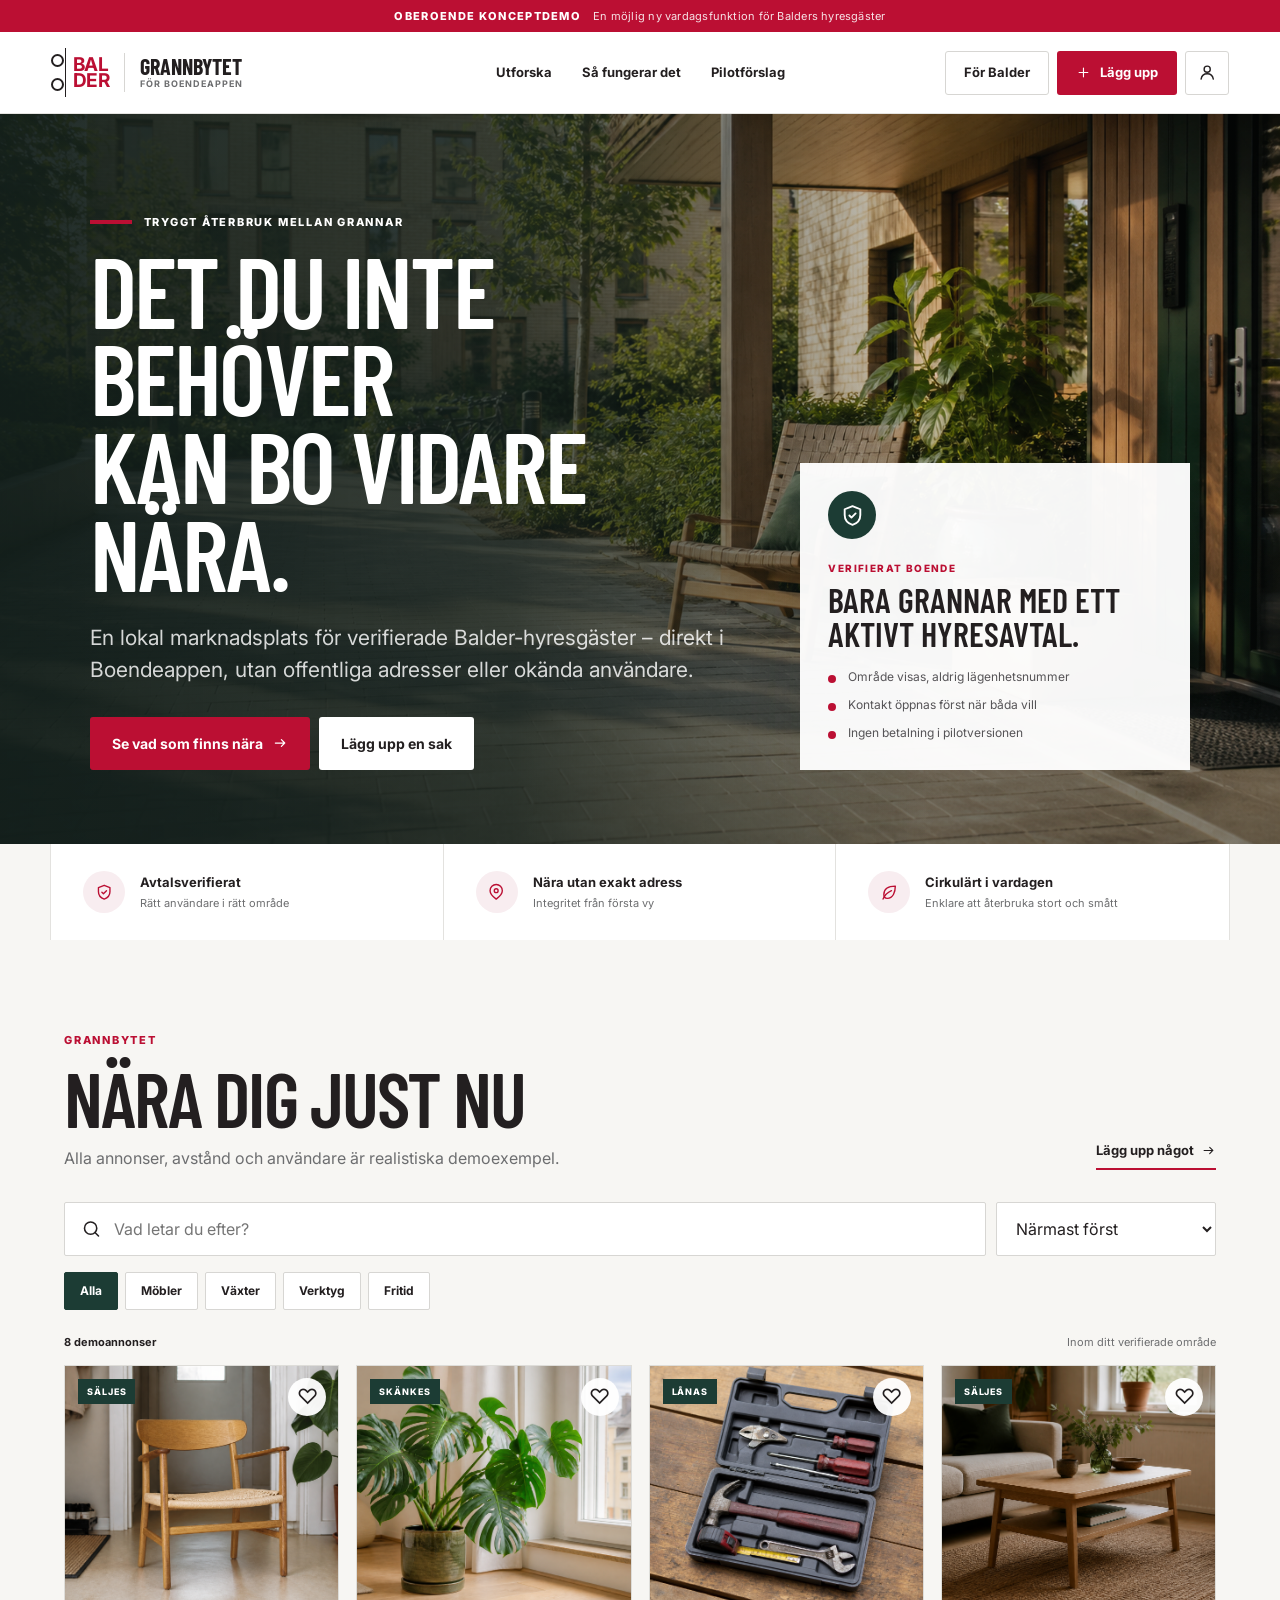
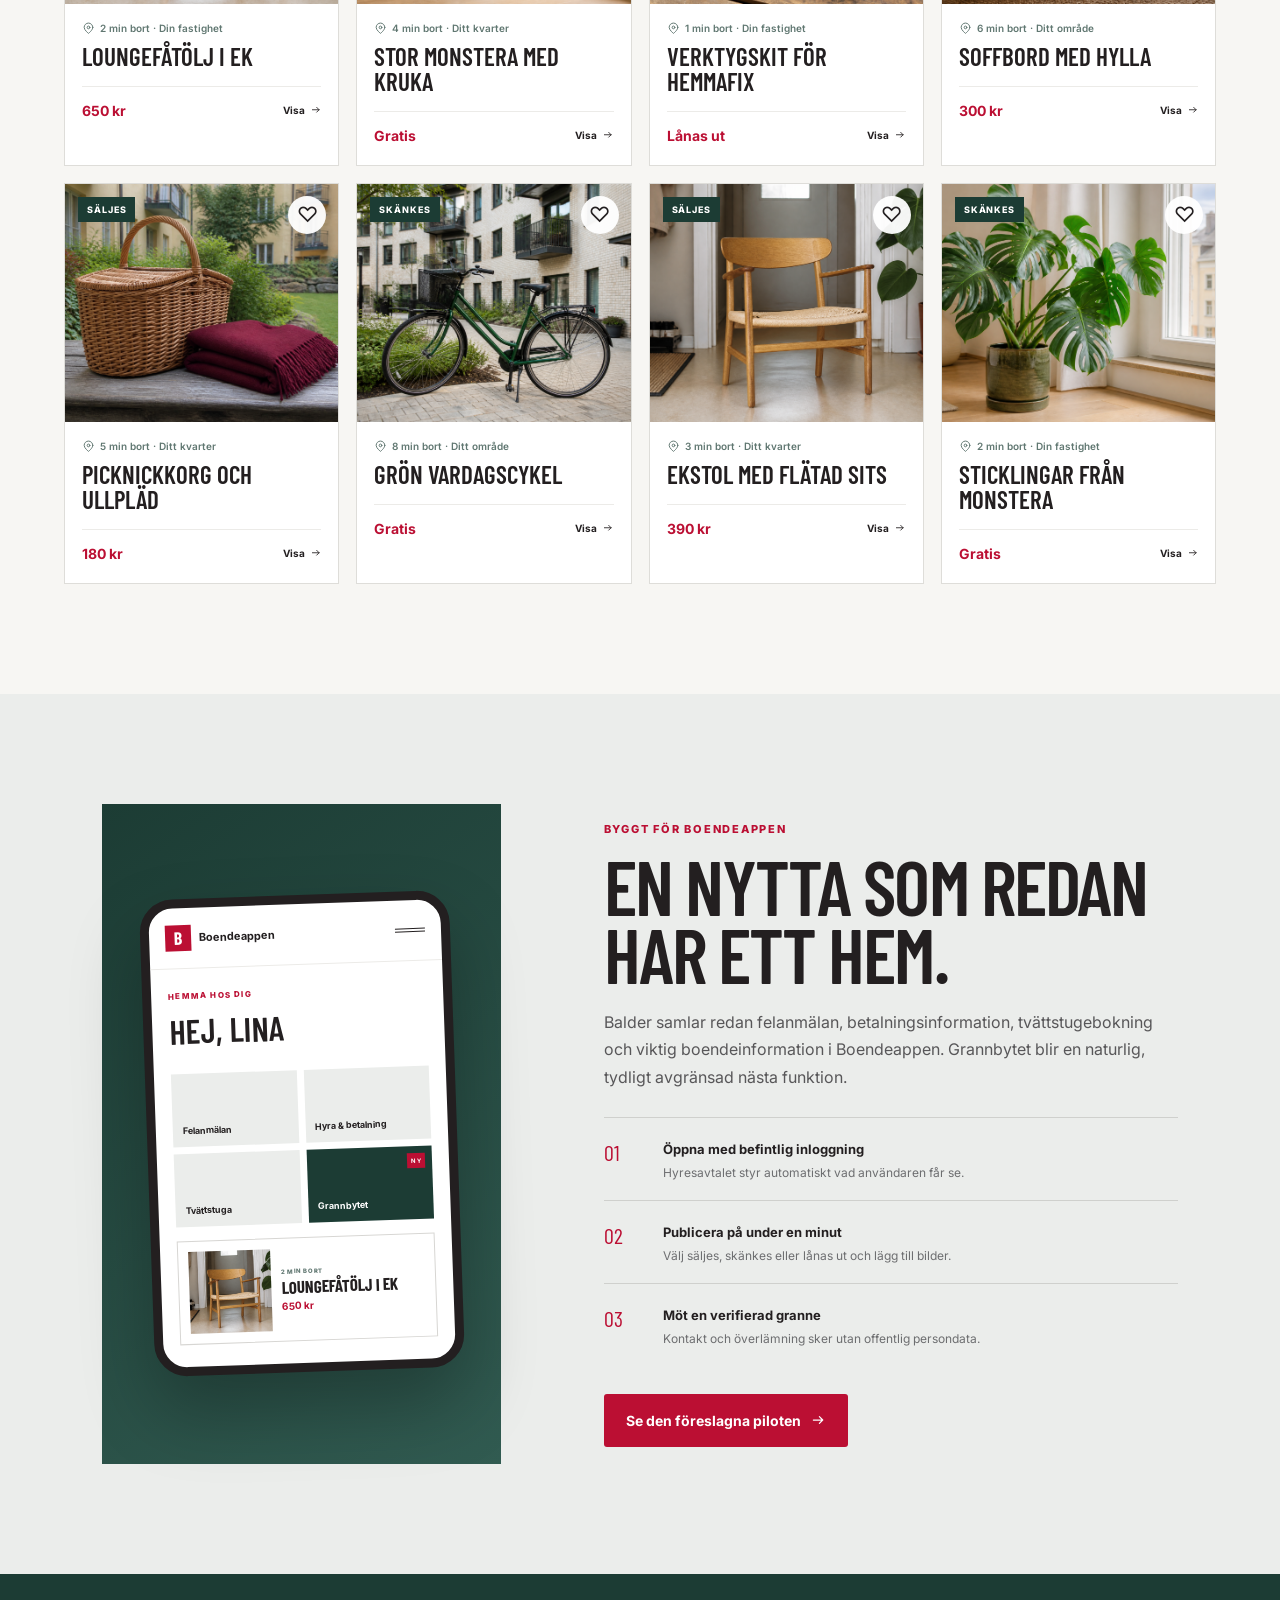
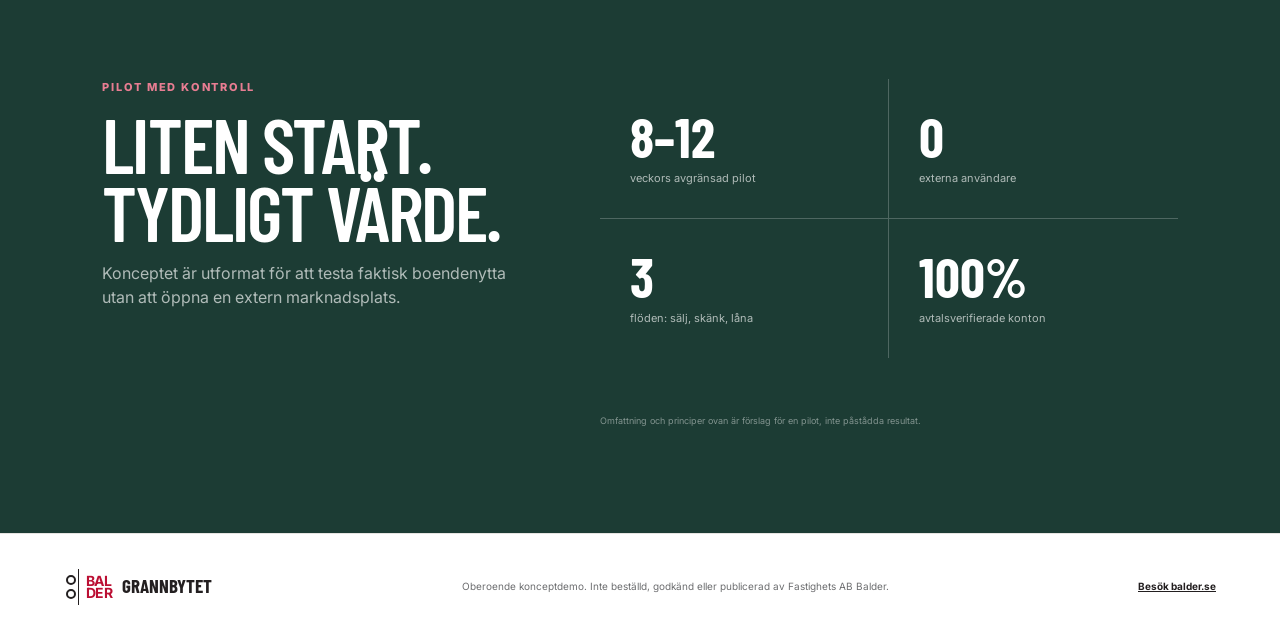
==== index.html @ 60894a44 "Prepare disabled analytics with privacy gates [skip ci]" ====
<!doctype html>
<html lang="sv">
<head>
  <meta charset="utf-8">
  <meta name="viewport" content="width=device-width,initial-scale=1">
  <meta name="theme-color" content="#1c3c34">
  <meta name="description" content="Balder Grannbytet är en oberoende konceptdemo för tryggt lokalt återbruk mellan verifierade hyresgäster.">
  <title>Grannbytet — Balder konceptdemo</title>
  <link rel="preconnect" href="https://fonts.googleapis.com">
  <link rel="preconnect" href="https://fonts.gstatic.com" crossorigin>
  <link href="https://fonts.googleapis.com/css2?family=Barlow+Condensed:wght@500;600;700&family=Inter:wght@400;500;600;700&display=swap" rel="stylesheet">
  <link rel="stylesheet" href="styles.css">
</head>
<body>
  <a class="skip-link" href="#main">Hoppa till innehållet</a>
  <div id="app"></div>
  <script src="app.js"></script>
  <script type="module" src="./analytics-bootstrap.mjs"></script>
</body>
</html>
---- styles.css ----
:root {
  --balder-red: #bb0f33;
  --balder-red-dark: #8f0a27;
  --forest: #1c3c34;
  --sage: #607771;
  --mist: #ebedeb;
  --stone: #d7d6d3;
  --ink: #231f20;
  --paper: #f7f6f3;
  --white: #fff;
  --muted: #6d6e70;
  --display: "Barlow Condensed", "Arial Narrow", sans-serif;
  --body: Inter, Helvetica, Arial, sans-serif;
  --shadow: 0 24px 70px rgba(22, 28, 25, .16);
}

* { box-sizing: border-box; }
html { scroll-behavior: smooth; max-width: 100%; overflow-x: hidden; }
body { margin: 0; max-width: 100%; overflow-x: hidden; color: var(--ink); background: var(--paper); font-family: var(--body); line-height: 1.5; }
body.modal-open { overflow: hidden; }
button, input, select, textarea { font: inherit; }
button { cursor: pointer; }
a { color: inherit; }
img { display: block; max-width: 100%; }
svg { width: 1.15em; height: 1.15em; fill: none; stroke: currentColor; stroke-width: 1.8; stroke-linecap: round; stroke-linejoin: round; }
:focus-visible { outline: 3px solid #1475e1; outline-offset: 3px; }
.sr-only { position: absolute; width: 1px; height: 1px; padding: 0; margin: -1px; overflow: hidden; clip: rect(0,0,0,0); white-space: nowrap; border: 0; }
.skip-link { position: fixed; z-index: 999; left: 16px; top: 10px; padding: 10px 16px; color: #fff; background: var(--ink); transform: translateY(-150%); }
.skip-link:focus { transform: none; }

.concept-ribbon { display: flex; justify-content: center; align-items: center; gap: 12px; min-height: 32px; padding: 6px 18px; color: #fff; background: var(--balder-red); font-size: 11px; letter-spacing: .02em; }
.concept-ribbon span { font-weight: 800; letter-spacing: .12em; }
.concept-ribbon p { margin: 0; opacity: .88; }
.site-header { position: sticky; z-index: 50; top: 0; display: grid; grid-template-columns: 1fr auto 1fr; align-items: center; gap: 28px; min-height: 82px; padding: 13px clamp(20px, 4vw, 64px); background: rgba(255,255,255,.97); border-bottom: 1px solid #e5e4e1; backdrop-filter: blur(14px); }
.brand { display: flex; align-items: center; gap: 15px; justify-self: start; text-decoration: none; }
.balder-mark { position: relative; display: flex; align-items: center; gap: 7px; height: 49px; color: var(--balder-red); font-weight: 700; }
.balder-mark::before, .balder-mark::after { content: ""; position: absolute; left: 0; width: 9px; height: 9px; border: 2px solid var(--ink); border-radius: 50%; }
.balder-mark::before { top: 6px; }
.balder-mark::after { bottom: 6px; }
.balder-mark i { width: 1px; height: 49px; margin-left: 14px; background: var(--ink); }
.balder-mark b { font-size: 19px; line-height: .82; letter-spacing: -.04em; }
.brand-divider { width: 1px; height: 39px; background: var(--stone); }
.product-name { display: grid; }
.product-name strong { font-family: var(--display); font-size: 22px; line-height: 1; text-transform: uppercase; }
.product-name small { color: var(--muted); font-size: 9px; font-weight: 700; letter-spacing: .11em; text-transform: uppercase; }
.nav-links { display: flex; align-items: center; gap: 30px; }
.nav-links a, .nav-links button { padding: 5px 0; border: 0; color: var(--ink); background: transparent; font-size: 13px; font-weight: 700; text-decoration: none; }
.nav-links a:hover, .nav-links button:hover { color: var(--balder-red); }
.header-actions { display: flex; justify-self: end; align-items: center; gap: 8px; }
.button { display: inline-flex; align-items: center; justify-content: center; gap: 9px; min-height: 44px; padding: 11px 18px; border: 1px solid transparent; border-radius: 3px; font-size: 13px; font-weight: 700; text-decoration: none; transition: transform .16s, background .16s, color .16s; }
.button:hover { transform: translateY(-1px); }
.button-primary { color: #fff; background: var(--balder-red); }
.button-primary:hover { background: var(--balder-red-dark); }
.button-ghost { color: var(--ink); background: #fff; border-color: var(--stone); }
.button-light { color: var(--ink); background: #fff; }
.button-large { min-height: 53px; padding: 14px 21px; font-size: 14px; }
.icon-button { display: grid; place-items: center; width: 44px; height: 44px; padding: 0; color: var(--ink); background: #fff; border: 1px solid var(--stone); border-radius: 3px; }

.hero { position: relative; min-height: 680px; overflow: hidden; display: grid; grid-template-columns: 1fr minmax(280px, 390px); align-items: end; gap: 70px; padding: 100px clamp(22px, 7vw, 110px) 74px; color: #fff; background: url("assets/balder-courtyard-hero-4k.png") center / cover no-repeat; }
.hero-shade { position: absolute; inset: 0; background: linear-gradient(90deg, rgba(19,31,27,.94) 0%, rgba(19,31,27,.79) 40%, rgba(19,31,27,.16) 73%), linear-gradient(0deg, rgba(10,17,14,.36), transparent 55%); }
.hero-content, .verification-card { position: relative; z-index: 1; }
.hero-content { width: min(830px, 100%); }
.eyebrow, .kicker { margin: 0 0 15px; color: var(--balder-red); font-size: 11px; font-weight: 800; letter-spacing: .16em; text-transform: uppercase; }
.hero .eyebrow { display: flex; align-items: center; gap: 12px; color: #fff; }
.hero .eyebrow::before { content: ""; width: 42px; height: 4px; background: var(--balder-red); }
h1, .section-intro h2, .integration-copy h2, .impact h2 { margin: 0; font-family: var(--display); font-weight: 600; letter-spacing: -.025em; line-height: .88; text-transform: uppercase; }
h1 { max-width: 850px; font-size: clamp(60px, 7.8vw, 105px); }
.hero-lead { max-width: 680px; margin: 25px 0 30px; color: rgba(255,255,255,.82); font-size: clamp(17px, 1.65vw, 21px); line-height: 1.55; }
.hero-actions { display: flex; flex-wrap: wrap; gap: 9px; }
.verification-card { align-self: end; padding: 28px; color: var(--ink); background: rgba(255,255,255,.96); box-shadow: var(--shadow); }
.verification-icon { display: grid; place-items: center; width: 48px; height: 48px; margin-bottom: 22px; color: #fff; background: var(--forest); border-radius: 50%; }
.verification-icon svg { width: 25px; height: 25px; }
.verification-card > p { margin: 0 0 7px; color: var(--balder-red); font-size: 10px; font-weight: 800; letter-spacing: .14em; }
.verification-card h2 { margin: 0 0 18px; font-family: var(--display); font-size: 34px; font-weight: 600; line-height: .98; text-transform: uppercase; }
.verification-card ul { display: grid; gap: 10px; margin: 0; padding: 0; list-style: none; }
.verification-card li { position: relative; padding-left: 20px; color: #565457; font-size: 12px; }
.verification-card li::before { content: ""; position: absolute; left: 0; top: .55em; width: 8px; height: 8px; background: var(--balder-red); border-radius: 50%; }

.trust-strip { display: grid; grid-template-columns: repeat(3, 1fr); max-width: 1180px; margin: 0 auto; background: #fff; border-inline: 1px solid #e3e2df; }
.trust-strip article { display: flex; align-items: center; gap: 15px; padding: 27px 32px; border-right: 1px solid #e3e2df; }
.trust-strip article:last-child { border: 0; }
.trust-strip article > span { display: grid; place-items: center; width: 42px; height: 42px; flex: 0 0 auto; color: var(--balder-red); background: #f8edf0; border-radius: 50%; }
.trust-strip strong, .trust-strip small { display: block; }
.trust-strip strong { font-size: 13px; }
.trust-strip small { margin-top: 2px; color: var(--muted); font-size: 11px; }

.market { width: min(1380px, 100%); margin: 0 auto; padding: 92px clamp(20px, 5vw, 72px) 110px; }
.section-intro { display: flex; justify-content: space-between; align-items: end; gap: 28px; margin-bottom: 32px; }
.section-intro h2, .integration-copy h2, .impact h2 { font-size: clamp(51px, 6vw, 78px); }
.section-intro > div > p:last-child { margin: 15px 0 0; color: var(--muted); }
.text-link { display: inline-flex; align-items: center; gap: 7px; padding: 8px 0; color: var(--ink); background: transparent; border: 0; border-bottom: 2px solid var(--balder-red); font-size: 13px; font-weight: 700; white-space: nowrap; }
.market-toolbar { display: grid; grid-template-columns: 1fr 220px; gap: 10px; }
.search-box { position: relative; }
.search-box svg { position: absolute; left: 17px; top: 50%; width: 21px; height: 21px; transform: translateY(-50%); }
.search-box input, .select-wrap select, .form input, .form select, .form textarea { width: 100%; min-height: 54px; color: var(--ink); background: #fff; border: 1px solid var(--stone); border-radius: 2px; }
.search-box input { padding: 13px 18px 13px 49px; }
.select-wrap select { padding: 13px 40px 13px 15px; }
.category-row { display: flex; gap: 7px; padding: 16px 0 24px; overflow: auto; scrollbar-width: none; }
.category { flex: 0 0 auto; padding: 9px 15px; color: var(--ink); background: #fff; border: 1px solid var(--stone); border-radius: 2px; font-size: 12px; font-weight: 700; }
.category[aria-pressed="true"] { color: #fff; background: var(--forest); border-color: var(--forest); }
.result-line { display: flex; justify-content: space-between; align-items: center; margin-bottom: 14px; color: var(--muted); font-size: 11px; }
.result-line strong { color: var(--ink); }
.listing-grid { display: grid; grid-template-columns: repeat(4, minmax(0, 1fr)); gap: 17px; }
.listing-card { position: relative; overflow: hidden; background: #fff; border: 1px solid #deddd9; transition: transform .18s, box-shadow .18s; }
.listing-card:hover { transform: translateY(-4px); box-shadow: var(--shadow); }
.card-hit { position: absolute; z-index: 2; inset: 0; width: 100%; height: 100%; padding: 0; background: transparent; border: 0; }
.listing-image { position: relative; height: 238px; overflow: hidden; background: var(--mist); }
.listing-image img { width: 100%; height: 100%; object-fit: cover; transition: transform .4s; }
.listing-card:hover .listing-image img { transform: scale(1.025); }
.listing-kind { position: absolute; z-index: 3; left: 13px; top: 13px; padding: 6px 9px; color: #fff; background: var(--forest); font-size: 9px; font-weight: 800; letter-spacing: .1em; text-transform: uppercase; }
.favorite { position: absolute; z-index: 4; right: 12px; top: 12px; display: grid; place-items: center; width: 38px; height: 38px; padding: 0; color: var(--ink); background: rgba(255,255,255,.95); border: 0; border-radius: 50%; font-size: 21px; }
.favorite[aria-pressed="true"] { color: var(--balder-red); }
.listing-body { padding: 17px 17px 19px; }
.listing-location { display: flex; gap: 5px; align-items: center; color: var(--sage); font-size: 10px; font-weight: 600; }
.listing-location svg { width: 13px; height: 13px; }
.listing-body h3 { margin: 8px 0 17px; font-family: var(--display); font-size: 25px; font-weight: 600; line-height: 1; text-transform: uppercase; }
.listing-bottom { display: flex; justify-content: space-between; gap: 10px; align-items: center; padding-top: 13px; border-top: 1px solid #ecebe8; }
.listing-bottom strong { color: var(--balder-red); font-size: 14px; }
.listing-bottom span { display: flex; gap: 5px; align-items: center; font-size: 10px; font-weight: 700; }
.empty { grid-column: 1 / -1; display: grid; gap: 5px; padding: 55px; text-align: center; background: #fff; border: 1px dashed var(--stone); }
.empty span { color: var(--muted); }

.app-integration { display: grid; grid-template-columns: minmax(360px, .82fr) minmax(420px, 1.18fr); gap: clamp(55px, 8vw, 120px); align-items: center; padding: 110px clamp(22px, 8vw, 130px); background: var(--mist); }
.phone-wrap { display: grid; place-items: center; min-height: 660px; background: linear-gradient(145deg, var(--forest), #315b51); }
.phone { width: 310px; overflow: hidden; background: #fff; border: 9px solid var(--ink); border-radius: 33px; box-shadow: 0 35px 70px rgba(0,0,0,.27); transform: rotate(-2deg); }
.phone-top { display: flex; align-items: center; gap: 8px; height: 61px; padding: 13px 16px; font-size: 11px; font-weight: 700; border-bottom: 1px solid #ecebe8; }
.mini-mark { display: grid; place-items: center; width: 26px; height: 26px; color: #fff; background: var(--balder-red); font-family: var(--display); font-size: 18px; }
.phone-top i { width: 30px; height: 4px; margin-left: auto; border-block: 1px solid var(--ink); }
.phone-body { padding: 21px 17px 22px; }
.phone-body > p { margin: 0; color: var(--balder-red); font-size: 8px; font-weight: 800; letter-spacing: .15em; }
.phone-body h3 { margin: 3px 0 18px; font-family: var(--display); font-size: 34px; font-weight: 600; text-transform: uppercase; }
.phone-grid { display: grid; grid-template-columns: 1fr 1fr; gap: 7px; }
.phone-grid span { min-height: 73px; display: flex; align-items: end; padding: 10px; background: var(--mist); font-size: 9px; font-weight: 700; }
.phone-grid .active { position: relative; color: #fff; background: var(--forest); }
.phone-grid b { position: absolute; right: 7px; top: 7px; padding: 3px 4px; background: var(--balder-red); font-size: 6px; letter-spacing: .08em; }
.phone-feature { display: grid; grid-template-columns: 82px 1fr; gap: 10px; margin-top: 14px; padding: 10px; border: 1px solid var(--stone); }
.phone-feature img { width: 82px; height: 82px; object-fit: cover; }
.phone-feature div { display: grid; align-content: center; }
.phone-feature small { color: var(--sage); font-size: 6px; font-weight: 800; letter-spacing: .1em; }
.phone-feature strong { margin: 3px 0; font-family: var(--display); font-size: 17px; line-height: 1; text-transform: uppercase; }
.phone-feature span { color: var(--balder-red); font-size: 10px; font-weight: 700; }
.integration-copy { max-width: 660px; }
.integration-copy > p:not(.kicker) { max-width: 610px; margin: 22px 0 26px; color: #585759; font-size: 16px; line-height: 1.7; }
.integration-copy ol { margin: 0 0 28px; padding: 0; list-style: none; }
.integration-copy li { display: grid; grid-template-columns: 45px 1fr; gap: 14px; padding: 18px 0; border-top: 1px solid #cfd0cd; }
.integration-copy li > span { color: var(--balder-red); font-family: var(--display); font-size: 22px; }
.integration-copy li strong { font-size: 13px; }
.integration-copy li p { margin: 4px 0 0; color: var(--muted); font-size: 12px; }

.impact { display: grid; grid-template-columns: .85fr 1.15fr; gap: 70px; padding: 105px clamp(22px, 8vw, 130px); color: #fff; background: var(--forest); }
.impact .kicker { color: #e87d92; }
.impact > div:first-child > p:last-child { max-width: 520px; color: rgba(255,255,255,.65); }
.metrics { display: grid; grid-template-columns: 1fr 1fr; gap: 1px; background: rgba(255,255,255,.22); }
.metrics article { padding: 30px; background: var(--forest); }
.metrics strong { display: block; color: #fff; font-family: var(--display); font-size: 55px; line-height: 1; }
.metrics span { color: rgba(255,255,255,.65); font-size: 11px; }
.metric-note { grid-column: 2; margin: -48px 0 0; align-self: end; color: rgba(255,255,255,.45); font-size: 9px; }

footer { display: grid; grid-template-columns: auto 1fr auto; align-items: center; gap: 30px; padding: 35px clamp(20px, 5vw, 70px); background: #fff; border-top: 1px solid #e5e4e1; font-size: 10px; }
.footer-brand { display: flex; align-items: center; gap: 10px; }
.balder-mark.small { height: 36px; }
.balder-mark.small i { height: 36px; }
.balder-mark.small b { font-size: 14px; }
.balder-mark.small::before, .balder-mark.small::after { width: 6px; height: 6px; left: 2px; }
.footer-brand > strong { font-family: var(--display); font-size: 19px; text-transform: uppercase; }
footer p { margin: 0; color: var(--muted); text-align: center; }
footer > a { font-weight: 700; }

.modal-backdrop { position: fixed; z-index: 100; inset: 0; display: none; place-items: center; padding: 18px; background: rgba(16,24,21,.79); backdrop-filter: blur(7px); }
.modal-backdrop.open { display: grid; }
.modal { width: min(620px, 100%); max-height: 92vh; overflow: auto; background: #fff; box-shadow: 0 35px 100px rgba(0,0,0,.36); }
.modal-wide { width: min(930px, 100%); }
.modal-head { position: sticky; z-index: 5; top: 0; display: flex; justify-content: space-between; align-items: flex-start; gap: 20px; padding: 23px 26px; background: #fff; border-bottom: 1px solid #e5e4e1; }
.modal-head p { margin: 0; color: var(--balder-red); font-size: 9px; font-weight: 800; letter-spacing: .14em; }
.modal-head h2 { margin: 3px 0 0; font-family: var(--display); font-size: 34px; font-weight: 600; line-height: 1; text-transform: uppercase; }
.modal-close { width: 39px; height: 39px; padding: 0; flex: 0 0 auto; color: var(--ink); background: var(--mist); border: 0; border-radius: 50%; font-size: 24px; }
.form { display: grid; gap: 16px; padding: 25px 26px 28px; }
.form label { display: grid; gap: 6px; font-size: 11px; font-weight: 700; }
.form-row { display: grid; grid-template-columns: 1fr 1fr; gap: 12px; }
.form input, .form select, .form textarea { padding: 12px 13px; }
.form textarea { min-height: 110px; resize: vertical; }
.form-note { margin: -4px 0 0; color: var(--muted); font-size: 10px; }
.form-actions { display: flex; justify-content: flex-end; gap: 8px; }
.detail-layout { display: grid; grid-template-columns: .95fr 1.05fr; }
.detail-layout > img { width: 100%; height: 100%; min-height: 490px; object-fit: cover; }
.detail-copy { display: flex; flex-direction: column; align-items: flex-start; padding: 35px; }
.detail-copy h2 { margin: 0; font-family: var(--display); font-size: 48px; font-weight: 600; line-height: .92; text-transform: uppercase; }
.detail-price { display: block; margin: 14px 0 18px; color: var(--balder-red); font-size: 23px; }
.detail-copy > p:not(.kicker) { color: var(--muted); }
.safe-box { display: flex; gap: 12px; margin: 18px 0 25px; padding: 15px; color: var(--forest); background: #edf3f1; border-left: 3px solid var(--forest); }
.safe-box > svg { flex: 0 0 auto; width: 23px; height: 23px; }
.safe-box strong, .safe-box span { display: block; }
.safe-box strong { font-size: 11px; }
.safe-box span { margin-top: 3px; font-size: 10px; }
.pilot-grid { display: grid; grid-template-columns: 1fr 1fr; gap: 1px; padding: 1px; background: #dddcd9; }
.pilot-grid article { padding: 27px; background: #fff; }
.pilot-grid article > span { color: var(--balder-red); font-family: var(--display); font-size: 22px; }
.pilot-grid h3 { margin: 12px 0 7px; font-family: var(--display); font-size: 27px; line-height: 1; text-transform: uppercase; }
.pilot-grid p, .pilot-source p { margin: 0; color: var(--muted); font-size: 11px; line-height: 1.65; }
.pilot-source { padding: 24px 27px; background: var(--mist); }
.pilot-source strong { font-size: 11px; }
.pilot-source p { margin-top: 5px; }
.toast { position: fixed; z-index: 120; left: 50%; bottom: 24px; padding: 13px 18px; color: #fff; background: var(--balder-red); box-shadow: var(--shadow); transform: translate(-50%, 18px); opacity: 0; pointer-events: none; transition: .2s; font-size: 12px; font-weight: 700; }
.toast.show { transform: translate(-50%, 0); opacity: 1; }

@media (max-width: 1100px) {
  .site-header { grid-template-columns: 1fr auto; }
  .nav-links { display: none; }
  .listing-grid { grid-template-columns: repeat(3, minmax(0, 1fr)); }
  .hero { grid-template-columns: 1fr 340px; gap: 35px; }
}

@media (max-width: 820px) {
  .header-actions .button-ghost { display: none; }
  .hero { grid-template-columns: 1fr; min-height: auto; padding-top: 80px; }
  .verification-card { max-width: 430px; }
  .trust-strip { grid-template-columns: 1fr; }
  .trust-strip article { border-right: 0; border-bottom: 1px solid #e3e2df; }
  .listing-grid { grid-template-columns: repeat(2, minmax(0, 1fr)); }
  .app-integration, .impact { grid-template-columns: 1fr; }
  .phone-wrap { min-height: 620px; }
  .metric-note { grid-column: auto; margin: -40px 0 0; }
  footer { grid-template-columns: 1fr; justify-items: center; }
}

@media (max-width: 560px) {
  .concept-ribbon { justify-content: flex-start; align-items: flex-start; flex-direction: column; gap: 1px; padding-block: 7px; }
  .concept-ribbon p { font-size: 9px; }
  .site-header { min-height: 68px; padding: 9px 14px; gap: 8px; }
  .balder-mark { height: 41px; }
  .balder-mark i { height: 41px; }
  .balder-mark b { font-size: 16px; }
  .brand-divider, .product-name small { display: none; }
  .product-name strong { font-size: 18px; }
  .header-actions .button-primary span, .header-actions .icon-button { display: none; }
  .header-actions .button-primary { width: 44px; padding: 0; }
  .hero { padding: 62px 20px 42px; background-position: 61% center; }
  .hero-shade { background: linear-gradient(90deg, rgba(19,31,27,.94), rgba(19,31,27,.7)); }
  h1 { font-size: 56px; }
  .hero-lead { font-size: 16px; }
  .hero-actions .button { width: 100%; }
  .verification-card { padding: 23px; }
  .trust-strip { border-inline: 0; }
  .market { padding-top: 68px; padding-bottom: 76px; }
  .section-intro { align-items: flex-start; flex-direction: column; }
  .section-intro h2, .integration-copy h2, .impact h2 { font-size: 52px; }
  .market-toolbar { grid-template-columns: 1fr; }
  .listing-grid { grid-template-columns: 1fr; }
  .listing-image { height: 285px; }
  .app-integration { grid-template-columns: minmax(0,1fr); padding: 75px 18px; gap: 65px; }
  .phone-wrap { min-height: 560px; margin-inline: -18px; }
  .phone { width: 285px; }
  .impact { padding: 75px 20px; gap: 45px; }
  .metrics { grid-template-columns: 1fr 1fr; }
  .metrics article { padding: 20px; }
  .metrics strong { font-size: 43px; }
  .metric-note { margin: -28px 0 0; }
  .form-row, .detail-layout, .pilot-grid { grid-template-columns: 1fr; }
  .detail-layout > img { min-height: 260px; max-height: 320px; }
  .detail-copy { padding: 25px; }
  .modal-head { padding-inline: 20px; }
  .form { padding-inline: 20px; }
}

@media (prefers-reduced-motion: reduce) {
  html { scroll-behavior: auto; }
  *, *::before, *::after { transition: none !important; }
}
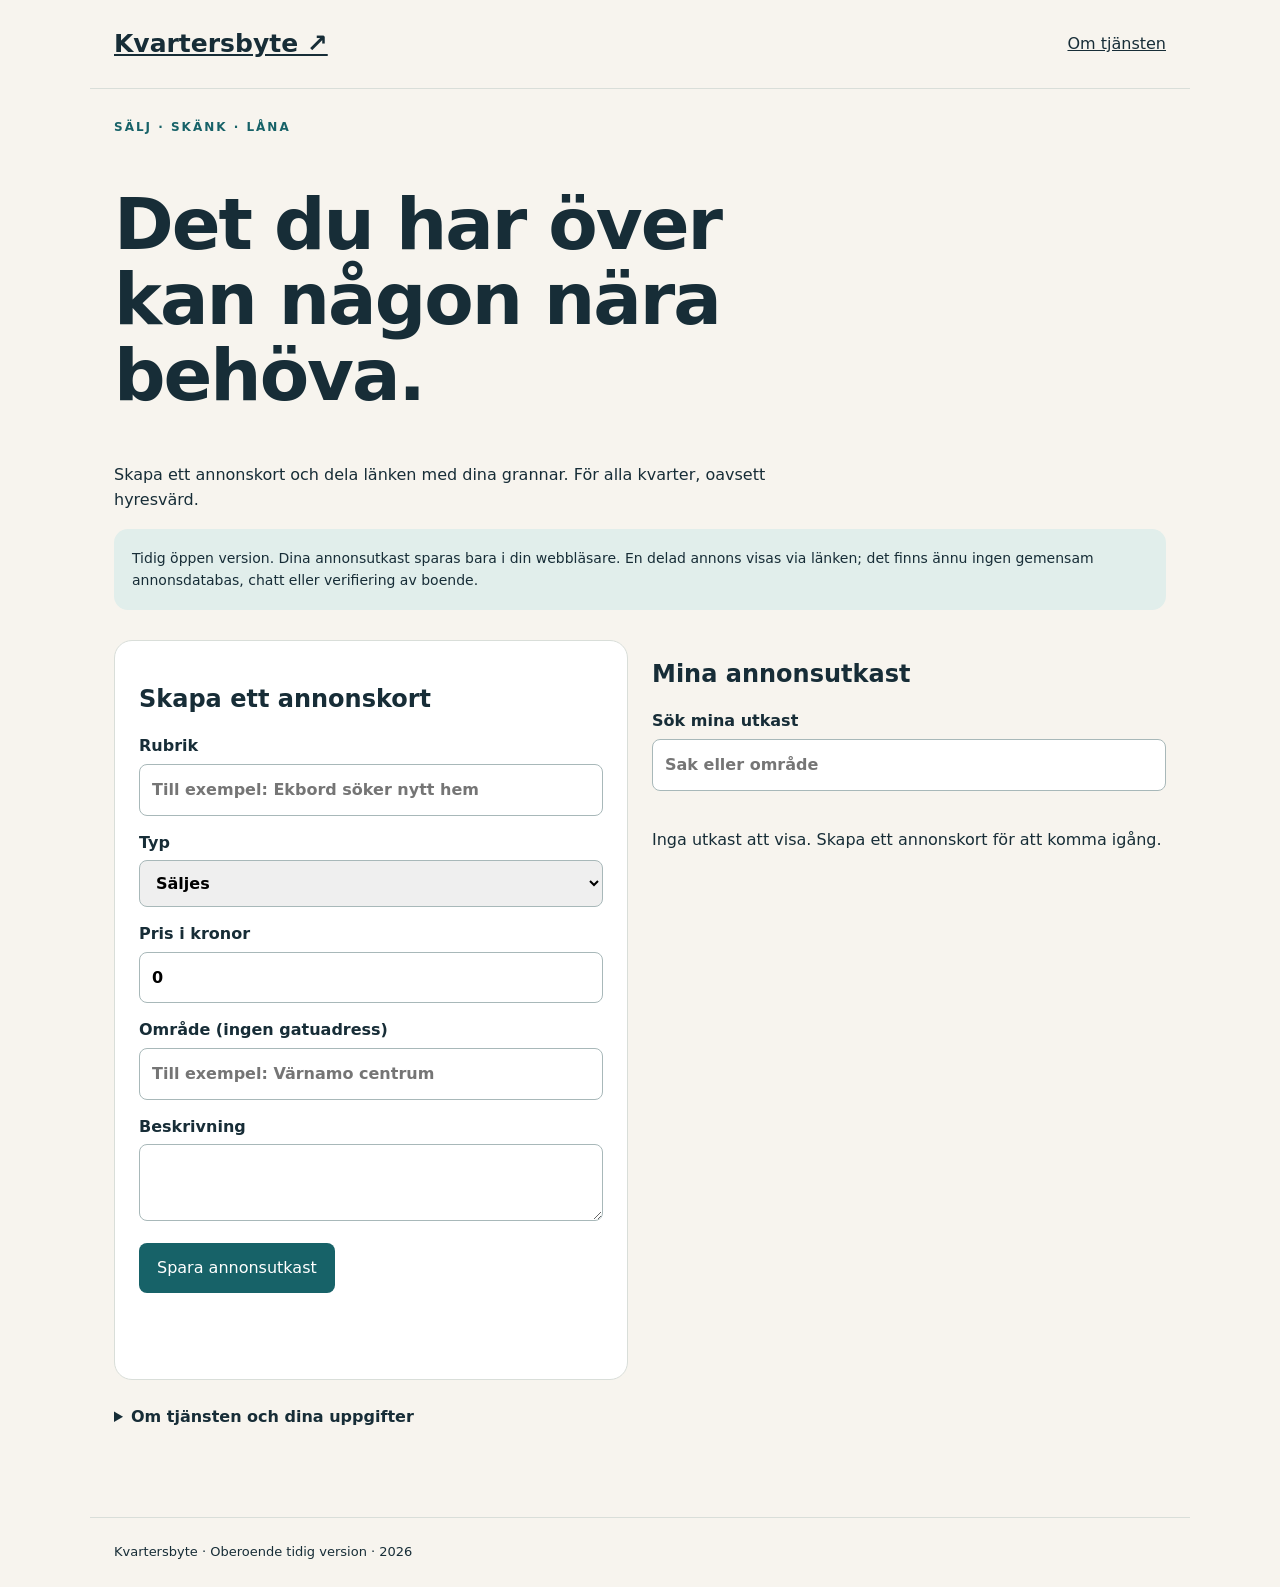
==== commit 44b477ac: "Create independent Kvartersbyte shareable neighborhood marketplace" ====
--- a/index.html
+++ b/index.html
@@ -1,20 +1,7 @@
-<!doctype html>
-<html lang="sv">
-<head>
-  <meta charset="utf-8">
-  <meta name="viewport" content="width=device-width,initial-scale=1">
-  <meta name="theme-color" content="#1c3c34">
-  <meta name="description" content="Balder Grannbytet är en oberoende konceptdemo för tryggt lokalt återbruk mellan verifierade hyresgäster.">
-  <title>Grannbytet — Balder konceptdemo</title>
-  <link rel="preconnect" href="https://fonts.googleapis.com">
-  <link rel="preconnect" href="https://fonts.gstatic.com" crossorigin>
-  <link href="https://fonts.googleapis.com/css2?family=Barlow+Condensed:wght@500;600;700&family=Inter:wght@400;500;600;700&display=swap" rel="stylesheet">
-  <link rel="stylesheet" href="styles.css">
-</head>
-<body>
-  <a class="skip-link" href="#main">Hoppa till innehållet</a>
-  <div id="app"></div>
-  <script src="app.js"></script>
-  <script type="module" src="./analytics-bootstrap.mjs"></script>
-</body>
-</html>
+<!doctype html><html lang="sv"><meta charset="utf-8"><meta name="viewport" content="width=device-width,initial-scale=1"><meta name="description" content="Skapa ett annonskort och dela länken med dina grannar. För alla kvarter, oavsett hyresvärd."><meta name="referrer" content="no-referrer"><title>Kvartersbyte</title><style>*{box-sizing:border-box}body{margin:0;background:#f7f4ee;color:#172d37;font:16px/1.6 system-ui}header,main,footer{max-width:1100px;margin:auto;padding:24px}header{display:flex;justify-content:space-between;align-items:center;border-bottom:1px solid #d9ded9}.logo{font-size:25px;font-weight:800}a{color:inherit}h1{font-size:clamp(38px,7vw,72px);line-height:1.05;max-width:800px;letter-spacing:-2px}h2{line-height:1.2}p{max-width:740px}.tag{color:#176268;text-transform:uppercase;letter-spacing:2px;font-size:12px;font-weight:bold}.notice{background:#e1eeeb;padding:18px;border-radius:14px;font-size:14px}.grid{display:grid;grid-template-columns:1fr 1fr;gap:24px;margin-top:30px}.panel,article{background:white;border:1px solid #d9ded9;padding:24px;border-radius:18px}label{display:block;font-weight:600;margin-bottom:14px}input,select,textarea,button{font:inherit}input,select,textarea{width:100%;padding:12px;border:1px solid #a8b8b9;border-radius:8px;margin-top:5px}button,.button{background:#176268;border:0;border-radius:8px;color:white;padding:12px 18px;cursor:pointer;text-decoration:none;display:inline-block}button.secondary{background:#e1eeeb;color:#172d37}#items{display:grid;gap:14px;margin-top:20px}article h3{margin:0}.actions{display:flex;gap:10px;flex-wrap:wrap;margin-top:15px}.price{font-size:24px;font-weight:800}small{display:block;color:#49616c}footer{font-size:13px;border-top:1px solid #d9ded9;margin-top:40px}#status{min-height:30px}details{margin:24px 0}summary{cursor:pointer;font-weight:bold}@media(max-width:700px){.grid{grid-template-columns:1fr}header,main,footer{padding:18px}h1{letter-spacing:-1px}}</style><header><a class="logo" href="/">Kvartersbyte ↗</a><a href="#about">Om tjänsten</a></header><main><span class="tag">Sälj · skänk · låna</span><h1>Det du har över<br>kan någon nära behöva.</h1><p>Skapa ett annonskort och dela länken med dina grannar. För alla kvarter, oavsett hyresvärd.</p><div class="notice">Tidig öppen version. Dina annonsutkast sparas bara i din webbläsare. En delad annons visas via länken; det finns ännu ingen gemensam annonsdatabas, chatt eller verifiering av boende.</div><section id="shared"></section><div class="grid"><section class="panel"><h2>Skapa ett annonskort</h2><form id="form"><label>Rubrik<input name="title" maxlength="70" required placeholder="Till exempel: Ekbord söker nytt hem"></label><label>Typ<select name="kind"><option>Säljes</option><option>Skänkes</option><option>Lånas ut</option></select></label><label>Pris i kronor<input name="price" type="number" min="0" max="1000000" value="0" required></label><label>Område (ingen gatuadress)<input name="area" maxlength="60" required placeholder="Till exempel: Värnamo centrum"></label><label>Beskrivning<textarea name="note" maxlength="400" required></textarea></label><button>Spara annonsutkast</button></form><p id="status" role="status" aria-live="polite"></p><input id="sharelink" aria-label="Delningslänk" readonly hidden></section><section><h2>Mina annonsutkast</h2><label>Sök mina utkast<input id="search" type="search" placeholder="Sak eller område"></label><div id="items"></div></section></div><details id="about"><summary>Om tjänsten och dina uppgifter</summary><p>Utvecklad av Christo van Zyl. En självständig tjänst utan koppling till, godkännande från eller integration med Finnvedsbostäder, Balder, Nivika eller Heimstaden.</p><p>Uppgifter du sparar lagras lokalt i denna webbläsare. Radera enskilda poster med Ta bort eller rensa webbläsarens webbplatsdata. Ingen inloggning, betalning eller användningsanalys ingår. Webbhotellet kan behandla tekniska åtkomstloggar.</p><p>Delningslänken innehåller annonsens text. Lägg inte in personnummer, gatuadress eller andra känsliga uppgifter. Vem som helst med länken kan läsa och dela vidare texten. Ingen användare eller annons är verifierad. Använd funktionen för lagliga vardagsföremål.</p><p><a href="https://christo-portfolio-public.vercel.app/">Utvecklarens portfolio och kontakt</a></p></details></main><footer>Kvartersbyte · Oberoende tidig version · 2026</footer><script>const $=s=>document.querySelector(s);const esc=s=>String(s).replace(/[&<>"']/g,c=>({'&':'&amp;','<':'&lt;','>':'&gt;','"':'&quot;',"'":'&#39;'}[c]));const key=document.title;let items=[];try{items=JSON.parse(localStorage.getItem(key)||'[]');if(!Array.isArray(items))items=[]}catch{}function save(next){try{localStorage.setItem(key,JSON.stringify(next));items=next;return true}catch{$('#status').textContent='Kunde inte spara. Kontrollera webbläsarens lagring.';return false}}document.addEventListener('click',e=>{const id=e.target.dataset.remove;if(id&&save(items.filter(x=>x.id!==id)))render()});
+function card(x,shared=false){return '<article><span class="tag">'+esc(x.kind)+'</span><h3>'+esc(x.title)+'</h3><p class="price">'+esc(x.kind==='Skänkes'?'Gratis':x.kind==='Lånas ut'?'Lånas ut':x.price+' kr')+'</p><p>'+esc(x.note)+'</p><small>'+esc(x.area)+' · '+(shared?'Delat annonskort · uppgifterna är inte verifierade':'Privat utkast i denna webbläsare')+'</small>'+(shared?'':'<div class="actions"><button data-share="'+x.id+'">Kopiera delningslänk</button><button class="secondary" data-remove="'+x.id+'">Ta bort</button></div>')+'</article>'}
+function render(){const q=$('#search').value.toLocaleLowerCase('sv');const visible=items.filter(x=>(x.title+' '+x.area+' '+x.kind).toLocaleLowerCase('sv').includes(q));$('#items').innerHTML=visible.length?visible.map(x=>card(x)).join(''):'<p>Inga utkast att visa. Skapa ett annonskort för att komma igång.</p>'}
+$('#search').addEventListener('input',render);
+$('#form').addEventListener('submit',e=>{e.preventDefault();const d=new FormData(e.target);if(save([...items,{id:crypto.randomUUID(),title:d.get('title'),kind:d.get('kind'),price:Number(d.get('price')),area:d.get('area'),note:d.get('note')}])){render();e.target.reset();$('#status').textContent='Utkast sparat. Kopiera länken för att dela med grannar.'}});
+document.addEventListener('click',async e=>{const x=items.find(x=>x.id===e.target.dataset.share);if(!x)return;const data={title:x.title,kind:x.kind,price:x.price,area:x.area,note:x.note};const url=location.origin+location.pathname+'#annons='+encodeURIComponent(JSON.stringify(data));try{await navigator.clipboard.writeText(url);$('#status').textContent='Länk kopierad. Alla som får länken kan läsa annonsen.'}catch{$('#sharelink').hidden=false;$('#sharelink').value=url;$('#sharelink').select();$('#status').textContent='Kopiera länken i fältet.'}});
+if(location.hash.startsWith('#annons=')){try{if(location.hash.length>6000)throw Error();const x=JSON.parse(decodeURIComponent(location.hash.slice(8)));if(!['Säljes','Skänkes','Lånas ut'].includes(x.kind)||!['title','area','note'].every(k=>typeof x[k]==='string'&&x[k].length<=400)||typeof x.price!=='number'||x.price<0||x.price>1000000)throw Error();$('#shared').innerHTML='<h2>En granne delar</h2>'+card(x,true)+'<p>Kontakta den som skickade länken i samma kanal. Kontrollera skick och ägande innan ni bestämmer överlämning.</p>'}catch{$('#status').textContent='Annonslänken är ogiltig.'}}render();</script></html>
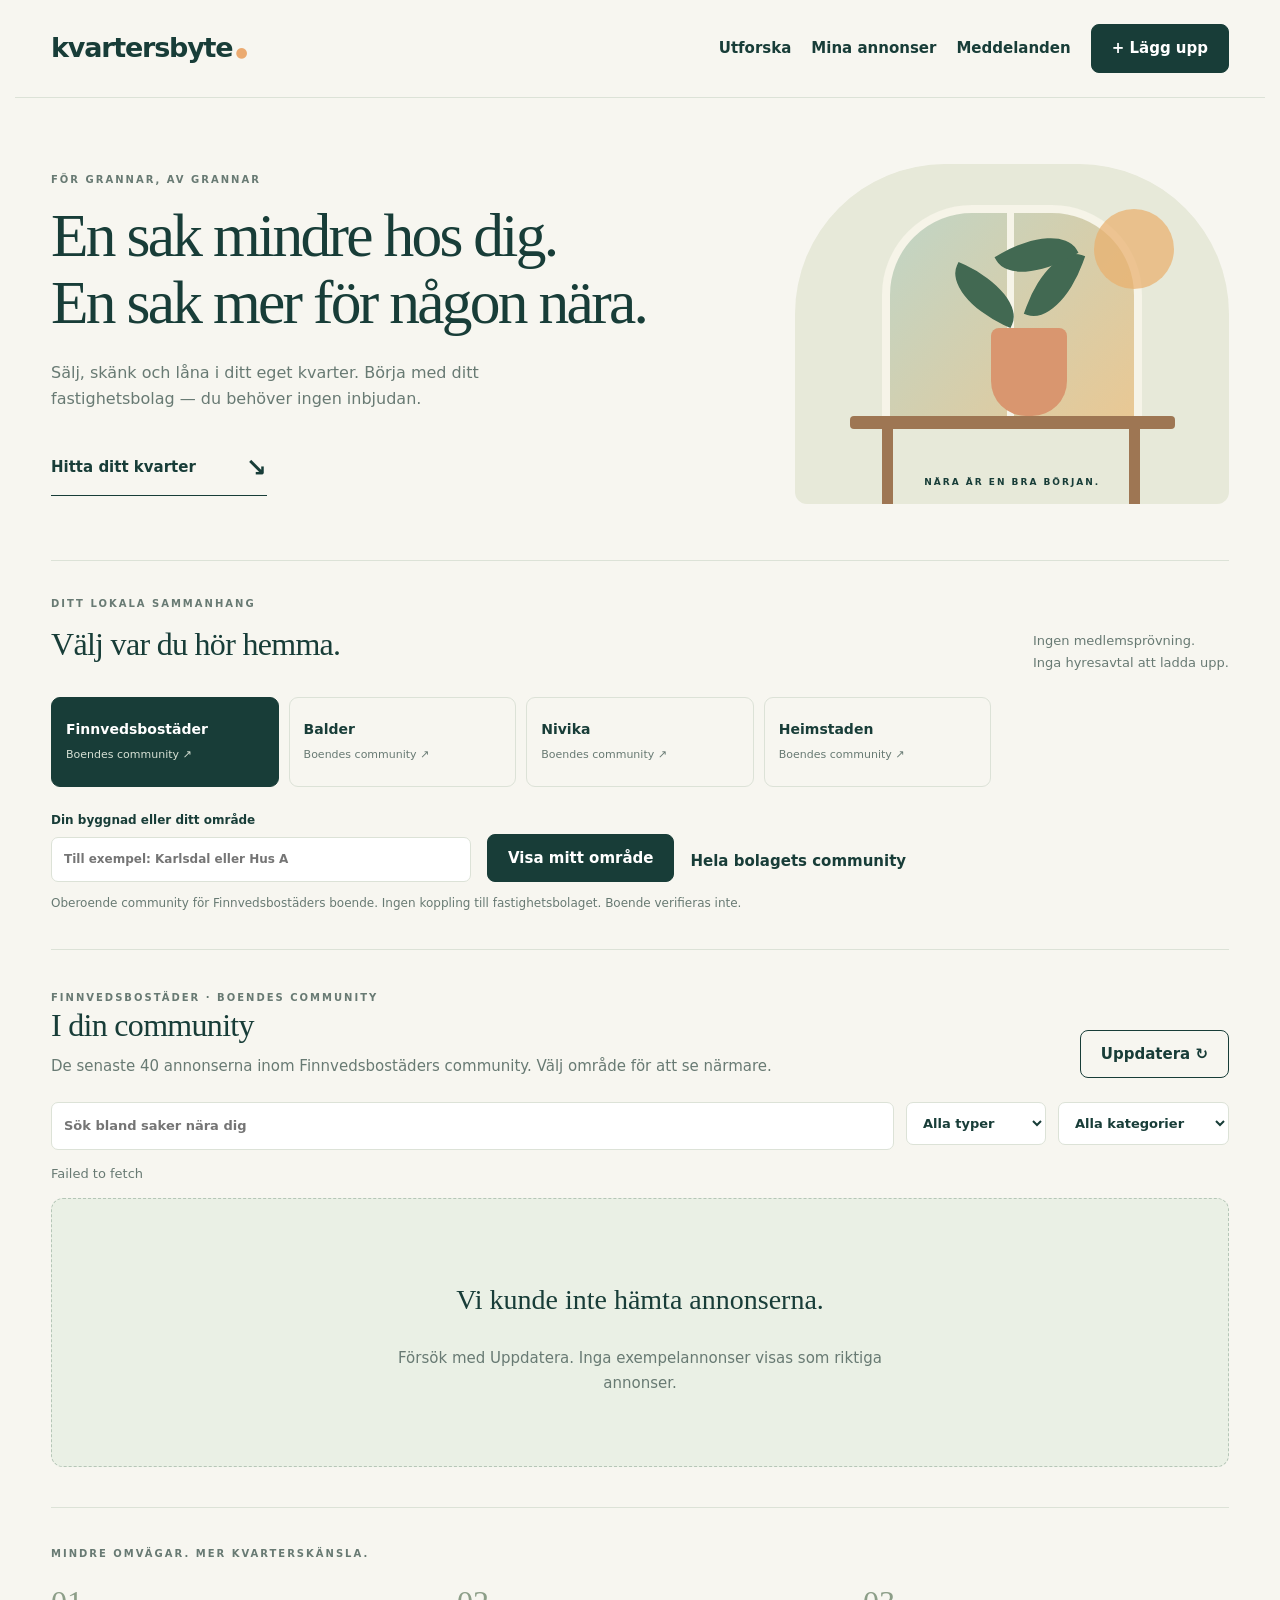
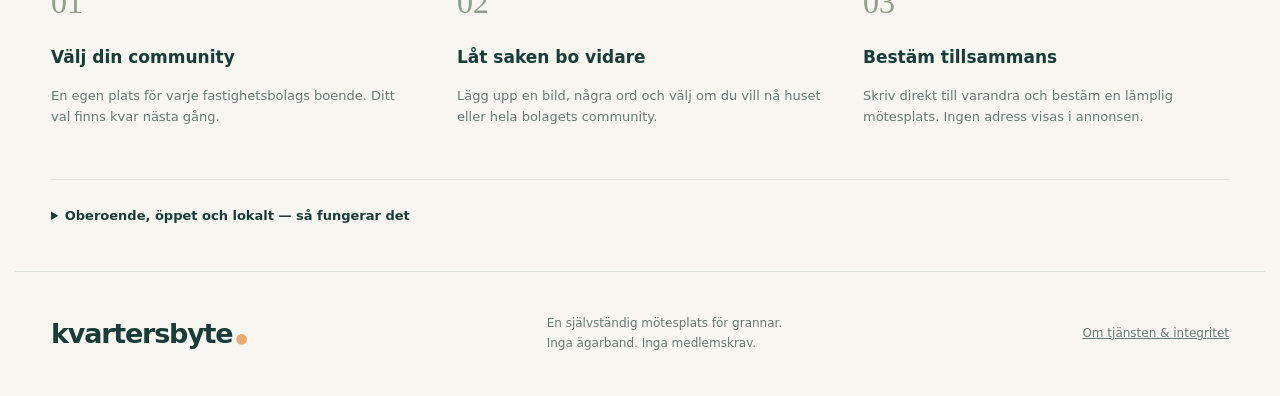
==== commit 99fb98f7: "Build independent company resident communities with shared listings and private replies" ====
--- a/index.html
+++ b/index.html
@@ -1,7 +1,16 @@
-<!doctype html><html lang="sv"><meta charset="utf-8"><meta name="viewport" content="width=device-width,initial-scale=1"><meta name="description" content="Skapa ett annonskort och dela länken med dina grannar. För alla kvarter, oavsett hyresvärd."><meta name="referrer" content="no-referrer"><title>Kvartersbyte</title><style>*{box-sizing:border-box}body{margin:0;background:#f7f4ee;color:#172d37;font:16px/1.6 system-ui}header,main,footer{max-width:1100px;margin:auto;padding:24px}header{display:flex;justify-content:space-between;align-items:center;border-bottom:1px solid #d9ded9}.logo{font-size:25px;font-weight:800}a{color:inherit}h1{font-size:clamp(38px,7vw,72px);line-height:1.05;max-width:800px;letter-spacing:-2px}h2{line-height:1.2}p{max-width:740px}.tag{color:#176268;text-transform:uppercase;letter-spacing:2px;font-size:12px;font-weight:bold}.notice{background:#e1eeeb;padding:18px;border-radius:14px;font-size:14px}.grid{display:grid;grid-template-columns:1fr 1fr;gap:24px;margin-top:30px}.panel,article{background:white;border:1px solid #d9ded9;padding:24px;border-radius:18px}label{display:block;font-weight:600;margin-bottom:14px}input,select,textarea,button{font:inherit}input,select,textarea{width:100%;padding:12px;border:1px solid #a8b8b9;border-radius:8px;margin-top:5px}button,.button{background:#176268;border:0;border-radius:8px;color:white;padding:12px 18px;cursor:pointer;text-decoration:none;display:inline-block}button.secondary{background:#e1eeeb;color:#172d37}#items{display:grid;gap:14px;margin-top:20px}article h3{margin:0}.actions{display:flex;gap:10px;flex-wrap:wrap;margin-top:15px}.price{font-size:24px;font-weight:800}small{display:block;color:#49616c}footer{font-size:13px;border-top:1px solid #d9ded9;margin-top:40px}#status{min-height:30px}details{margin:24px 0}summary{cursor:pointer;font-weight:bold}@media(max-width:700px){.grid{grid-template-columns:1fr}header,main,footer{padding:18px}h1{letter-spacing:-1px}}</style><header><a class="logo" href="/">Kvartersbyte ↗</a><a href="#about">Om tjänsten</a></header><main><span class="tag">Sälj · skänk · låna</span><h1>Det du har över<br>kan någon nära behöva.</h1><p>Skapa ett annonskort och dela länken med dina grannar. För alla kvarter, oavsett hyresvärd.</p><div class="notice">Tidig öppen version. Dina annonsutkast sparas bara i din webbläsare. En delad annons visas via länken; det finns ännu ingen gemensam annonsdatabas, chatt eller verifiering av boende.</div><section id="shared"></section><div class="grid"><section class="panel"><h2>Skapa ett annonskort</h2><form id="form"><label>Rubrik<input name="title" maxlength="70" required placeholder="Till exempel: Ekbord söker nytt hem"></label><label>Typ<select name="kind"><option>Säljes</option><option>Skänkes</option><option>Lånas ut</option></select></label><label>Pris i kronor<input name="price" type="number" min="0" max="1000000" value="0" required></label><label>Område (ingen gatuadress)<input name="area" maxlength="60" required placeholder="Till exempel: Värnamo centrum"></label><label>Beskrivning<textarea name="note" maxlength="400" required></textarea></label><button>Spara annonsutkast</button></form><p id="status" role="status" aria-live="polite"></p><input id="sharelink" aria-label="Delningslänk" readonly hidden></section><section><h2>Mina annonsutkast</h2><label>Sök mina utkast<input id="search" type="search" placeholder="Sak eller område"></label><div id="items"></div></section></div><details id="about"><summary>Om tjänsten och dina uppgifter</summary><p>Utvecklad av Christo van Zyl. En självständig tjänst utan koppling till, godkännande från eller integration med Finnvedsbostäder, Balder, Nivika eller Heimstaden.</p><p>Uppgifter du sparar lagras lokalt i denna webbläsare. Radera enskilda poster med Ta bort eller rensa webbläsarens webbplatsdata. Ingen inloggning, betalning eller användningsanalys ingår. Webbhotellet kan behandla tekniska åtkomstloggar.</p><p>Delningslänken innehåller annonsens text. Lägg inte in personnummer, gatuadress eller andra känsliga uppgifter. Vem som helst med länken kan läsa och dela vidare texten. Ingen användare eller annons är verifierad. Använd funktionen för lagliga vardagsföremål.</p><p><a href="https://christo-portfolio-public.vercel.app/">Utvecklarens portfolio och kontakt</a></p></details></main><footer>Kvartersbyte · Oberoende tidig version · 2026</footer><script>const $=s=>document.querySelector(s);const esc=s=>String(s).replace(/[&<>"']/g,c=>({'&':'&amp;','<':'&lt;','>':'&gt;','"':'&quot;',"'":'&#39;'}[c]));const key=document.title;let items=[];try{items=JSON.parse(localStorage.getItem(key)||'[]');if(!Array.isArray(items))items=[]}catch{}function save(next){try{localStorage.setItem(key,JSON.stringify(next));items=next;return true}catch{$('#status').textContent='Kunde inte spara. Kontrollera webbläsarens lagring.';return false}}document.addEventListener('click',e=>{const id=e.target.dataset.remove;if(id&&save(items.filter(x=>x.id!==id)))render()});
-function card(x,shared=false){return '<article><span class="tag">'+esc(x.kind)+'</span><h3>'+esc(x.title)+'</h3><p class="price">'+esc(x.kind==='Skänkes'?'Gratis':x.kind==='Lånas ut'?'Lånas ut':x.price+' kr')+'</p><p>'+esc(x.note)+'</p><small>'+esc(x.area)+' · '+(shared?'Delat annonskort · uppgifterna är inte verifierade':'Privat utkast i denna webbläsare')+'</small>'+(shared?'':'<div class="actions"><button data-share="'+x.id+'">Kopiera delningslänk</button><button class="secondary" data-remove="'+x.id+'">Ta bort</button></div>')+'</article>'}
-function render(){const q=$('#search').value.toLocaleLowerCase('sv');const visible=items.filter(x=>(x.title+' '+x.area+' '+x.kind).toLocaleLowerCase('sv').includes(q));$('#items').innerHTML=visible.length?visible.map(x=>card(x)).join(''):'<p>Inga utkast att visa. Skapa ett annonskort för att komma igång.</p>'}
-$('#search').addEventListener('input',render);
-$('#form').addEventListener('submit',e=>{e.preventDefault();const d=new FormData(e.target);if(save([...items,{id:crypto.randomUUID(),title:d.get('title'),kind:d.get('kind'),price:Number(d.get('price')),area:d.get('area'),note:d.get('note')}])){render();e.target.reset();$('#status').textContent='Utkast sparat. Kopiera länken för att dela med grannar.'}});
-document.addEventListener('click',async e=>{const x=items.find(x=>x.id===e.target.dataset.share);if(!x)return;const data={title:x.title,kind:x.kind,price:x.price,area:x.area,note:x.note};const url=location.origin+location.pathname+'#annons='+encodeURIComponent(JSON.stringify(data));try{await navigator.clipboard.writeText(url);$('#status').textContent='Länk kopierad. Alla som får länken kan läsa annonsen.'}catch{$('#sharelink').hidden=false;$('#sharelink').value=url;$('#sharelink').select();$('#status').textContent='Kopiera länken i fältet.'}});
-if(location.hash.startsWith('#annons=')){try{if(location.hash.length>6000)throw Error();const x=JSON.parse(decodeURIComponent(location.hash.slice(8)));if(!['Säljes','Skänkes','Lånas ut'].includes(x.kind)||!['title','area','note'].every(k=>typeof x[k]==='string'&&x[k].length<=400)||typeof x.price!=='number'||x.price<0||x.price>1000000)throw Error();$('#shared').innerHTML='<h2>En granne delar</h2>'+card(x,true)+'<p>Kontakta den som skickade länken i samma kanal. Kontrollera skick och ägande innan ni bestämmer överlämning.</p>'}catch{$('#status').textContent='Annonslänken är ogiltig.'}}render();</script></html>+<!doctype html>
+<html lang="sv"><head><meta charset="utf-8"><meta name="viewport" content="width=device-width,initial-scale=1"><meta name="referrer" content="no-referrer"><meta name="theme-color" content="#183d38"><meta name="description" content="Din fastighet. Dina grannar. En oberoende plats för att sälja, skänka, låna och hjälpa varandra nära hemmet."><title>Kvartersbyte — för grannar, av grannar</title><link rel="stylesheet" href="community.css"></head>
+<body><header><a class="brand" href="/">kvartersbyte<span>●</span></a><nav aria-label="Huvudmeny"><button id="browseNav" class="textbutton">Utforska</button><button id="mineNav" class="textbutton">Mina annonser</button><button id="inboxNav" class="textbutton">Meddelanden</button><button class="primary" id="createNav">+ Lägg upp</button></nav></header>
+<main><section class="hero"><div><p class="eyebrow">FÖR GRANNAR, AV GRANNAR</p><h1>En sak mindre hos dig.<br>En sak mer för någon nära.</h1><p class="lead">Sälj, skänk och låna i ditt eget kvarter. Börja med ditt fastighetsbolag — du behöver ingen inbjudan.</p><a class="hero-link" href="#community">Hitta ditt kvarter <span>↘</span></a></div><div class="hero-art" aria-hidden="true"><span class="art-window"></span><span class="art-sun"></span><span class="art-vase"></span><span class="art-leaf l1"></span><span class="art-leaf l2"></span><span class="art-leaf l3"></span><span class="art-table"></span><span class="art-label">NÄRA ÄR EN BRA BÖRJAN.</span></div></section>
+<section class="community" id="community"><div class="sectionheading"><div><p class="eyebrow">DITT LOKALA SAMMANHANG</p><h2>Välj var du hör hemma.</h2></div><p>Ingen medlemsprövning.<br>Inga hyresavtal att ladda upp.</p></div><div id="companies" class="company-grid" aria-label="Fastighetsbolag"></div><div class="location-bar"><label>Din byggnad eller ditt område<input id="building" maxlength="80" placeholder="Till exempel: Karlsdal eller Hus A" autocomplete="off"></label><button id="saveBuilding" class="primary">Visa mitt område</button><button id="allBuildings" class="textbutton">Hela bolagets community</button></div><p id="affiliation" class="affiliation"></p></section>
+<section id="feedSection"><div class="feedheading"><div><p class="eyebrow" id="feedEyebrow">DIN COMMUNITY</p><h2 id="feedTitle">Nära dig</h2><p id="feedSubtitle"></p></div><button id="refresh" class="outline">Uppdatera ↻</button></div><div class="toolbar"><label class="searchlabel"><span class="sr-only">Sök annonser</span><input type="search" id="search" placeholder="Sök bland saker nära dig"></label><label><span class="sr-only">Typ av annons</span><select id="kindFilter"><option value="">Alla typer</option><option value="sell">Säljes</option><option value="give">Skänkes</option><option value="lend">Lånas ut</option><option value="wanted">Sökes</option></select></label><label><span class="sr-only">Kategori</span><select id="categoryFilter"><option value="">Alla kategorier</option><option value="furniture">Möbler</option><option value="home">Hem & inredning</option><option value="tools">Verktyg</option><option value="plants">Växter</option><option value="kids">Barn & fritid</option><option value="other">Övrigt</option></select></label></div><p id="status" role="status" aria-live="polite"></p><div id="listings" class="listing-grid"></div></section>
+<section id="inboxSection" hidden><div class="feedheading"><div><p class="eyebrow">BARA MELLAN ER</p><h2>Meddelanden</h2><p>Kom tillbaka hit för att läsa svar. Ingen e-post eller push skickas.</p></div><button id="refreshInbox" class="outline">Uppdatera ↻</button></div><div id="threads"></div></section>
+<section class="how"><p class="eyebrow">MINDRE OMVÄGAR. MER KVARTERSKÄNSLA.</p><div class="how-grid"><article><span>01</span><h3>Välj din community</h3><p>En egen plats för varje fastighetsbolags boende. Ditt val finns kvar nästa gång.</p></article><article><span>02</span><h3>Låt saken bo vidare</h3><p>Lägg upp en bild, några ord och välj om du vill nå huset eller hela bolagets community.</p></article><article><span>03</span><h3>Bestäm tillsammans</h3><p>Skriv direkt till varandra och bestäm en lämplig mötesplats. Ingen adress visas i annonsen.</p></article></div></section>
+<details id="about"><summary>Oberoende, öppet och lokalt — så fungerar det</summary><p>Kvartersbyte utvecklas och drivs självständigt av Christo van Zyl. Tjänsten är inte ansluten till, beställd av eller godkänd av Finnvedsbostäder, Balder, Nivika eller Heimstaden. Bolagsnamnen används för att hjälpa boende hitta varandra. Vi använder inte bolagens logotyper.</p><p>Vem som helst kan välja en community. Vi kontrollerar inte hyresavtal eller om en person bor där. Annonser är offentligt läsbara via communityn; ett område är ett filter, inte en åtkomstspärr. Lägg aldrig ut portkod, lägenhetsnummer, personnummer eller exakt hemadress.</p><p>Vi sparar ditt communityval och en privat nyckel i webbläsaren. Nyckeln ger tillgång till dina annonser och meddelanden på denna enhet. Rensar du webbplatsdata förlorar du åtkomsten; dela aldrig nyckeln. Annonser visas i 60 dagar och kan tas bort av dig. Meddelanden och anmälningar lagras på servern för att leverera tjänsten och hantera missbruk. Tekniska begränsningar använder tidsbegränsade, hashade nätverksuppgifter; ingen användningsanalys är aktiverad.</p><p>Anmäl olämpliga annonser och blockera oönskad kontakt i en konversation. Anmälningar hamnar i operatörens granskningskö; ingen omedelbar eller ständig bevakning utlovas. Använd bara tjänsten för lagliga vardagsföremål. Inga betalningar hanteras av tjänsten.</p><p><a href="https://christo-portfolio-public.vercel.app/" rel="noreferrer">Kontakt och information om utvecklaren ↗</a></p></details></main>
+<footer><a class="brand" href="/">kvartersbyte<span>●</span></a><p>En självständig mötesplats för grannar.<br>Inga ägarband. Inga medlemskrav.</p><a href="#about">Om tjänsten & integritet</a></footer>
+<dialog id="compose"><form id="postForm"><div class="dialoghead"><div><p class="eyebrow" id="postCommunity"></p><h2>Låt något bo vidare.</h2></div><button type="button" class="close" aria-label="Stäng">×</button></div><label>Rubrik<input name="title" minlength="3" maxlength="80" required placeholder="Vad vill du dela med grannarna?"></label><div class="formrow"><label>Typ<select name="kind"><option value="sell">Säljes</option><option value="give">Skänkes</option><option value="lend">Lånas ut</option><option value="wanted">Sökes</option></select></label><label>Pris i kronor<input name="price" type="number" min="0" max="1000000" value="0" required></label></div><label>Kategori<select name="category"><option value="furniture">Möbler</option><option value="home">Hem & inredning</option><option value="tools">Verktyg</option><option value="plants">Växter</option><option value="kids">Barn & fritid</option><option value="other">Övrigt</option></select></label><label>Byggnad eller område (ingen gatuadress)<input name="building" minlength="2" maxlength="80" required></label><label>Vem vill du nå?<select name="scope"><option value="building">Mitt hus / område</option><option value="company">Hela bolagets community</option></select></label><label>Ditt förnamn eller smeknamn<input name="nickname" maxlength="40" required autocomplete="nickname"></label><label>Beskrivning<textarea name="description" minlength="5" maxlength="1200" rows="4" required placeholder="Skick, mått och vad grannen behöver veta. Dela inga privata adresser."></textarea></label><label>Bild (valfritt)<input id="photo" type="file" accept="image/jpeg,image/png,image/webp"></label><img id="photoPreview" alt="Din valda annonsbild" hidden><p class="fine">Annonsen syns för andra i vald community. Du hanterar den och läser svar i denna webbläsare. Ingen inloggning eller medlemskontroll krävs.</p><p id="postStatus" role="status"></p><button class="primary" id="publishButton">Publicera annons</button></form></dialog>
+<dialog id="detail"><div class="dialoghead"><h2 id="detailTitle">Annons</h2><button class="close" aria-label="Stäng">×</button></div><div id="detailBody"></div></dialog>
+<dialog id="contact"><div class="dialoghead"><h2>Skriv till grannen</h2><button class="close" aria-label="Stäng">×</button></div><form id="contactForm"><label>Ditt förnamn eller smeknamn<input name="name" maxlength="40" required></label><label>Meddelande<textarea name="body" maxlength="1200" rows="4" required placeholder="Hej! Finns den kvar?"></textarea></label><p class="fine">Meddelandet visas bara för annonsören och dig. Läs svaret under Meddelanden på denna enhet.</p><p id="contactStatus" role="status"></p><button class="primary">Skicka meddelande</button></form></dialog>
+<dialog id="report"><div class="dialoghead"><h2>Anmäl annons</h2><button class="close" aria-label="Stäng">×</button></div><form id="reportForm"><label>Vad är problemet?<textarea name="reason" minlength="3" maxlength="400" rows="4" required></textarea></label><p id="reportStatus" role="status"></p><button class="primary">Skicka anmälan</button></form></dialog>
+<dialog id="conversation"><div class="dialoghead"><h2>Er konversation</h2><button class="close" aria-label="Stäng">×</button></div><div id="messages"></div><form id="replyForm"><label>Svara<textarea name="body" rows="3" maxlength="1200" required></textarea></label><p id="replyStatus" role="status"></p><button class="primary">Skicka svar</button><button class="textbutton danger" id="blockButton" type="button">Blockera kontakt</button></form></dialog>
+<script src="community.js" defer></script></body></html>
--- a/community.css
+++ b/community.css
@@ -0,0 +1 @@
+:root{--ink:#183d38;--muted:#687a73;--paper:#f7f6f0;--line:#dce2d7;--orange:#ebaa70;--soft:#eaf0e5}*{box-sizing:border-box}html{scroll-behavior:smooth}body{margin:0;background:var(--paper);color:var(--ink);font:15px/1.65 system-ui,sans-serif}button,input,textarea,select{font:inherit}button,a,input,select,textarea{-webkit-tap-highlight-color:transparent}button{cursor:pointer}a{color:inherit}button:focus-visible,a:focus-visible,input:focus-visible,select:focus-visible,textarea:focus-visible{outline:3px solid #dc8f51;outline-offset:4px}header{max-width:1250px;margin:auto;padding:24px 36px;display:flex;justify-content:space-between;align-items:center;border-bottom:1px solid var(--line)}.brand{text-decoration:none;font-weight:850;font-size:27px;letter-spacing:-1.2px}.brand span{color:var(--orange);font-size:14px;padding-left:3px}nav{display:flex;gap:20px;align-items:center}.textbutton{background:none;color:var(--ink);border:0;padding:9px 0;font-weight:650}.primary,.outline{border:1px solid var(--ink);border-radius:8px;padding:11px 20px;background:var(--ink);color:white;font-weight:650}.outline{background:transparent;color:var(--ink)}main{max-width:1250px;margin:auto;padding:0 36px}.hero{padding:66px 0 56px;display:grid;grid-template-columns:1.3fr .8fr;align-items:center;gap:40px}.eyebrow{font-size:10px;letter-spacing:2px;font-weight:800;text-transform:uppercase;margin:0 0 14px;color:var(--muted)}h1{font-family:Georgia,serif;font-size:clamp(38px,4.8vw,66px);font-weight:500;letter-spacing:-2.7px;line-height:1.09;margin:0 0 24px}h2{font-family:Georgia,serif;font-size:32px;line-height:1.15;font-weight:500;letter-spacing:-.7px;margin:0 0 10px}h3{font-size:17px;line-height:1.3}.lead{color:var(--muted);max-width:490px;font-size:16px}.hero-link{display:inline-flex;gap:50px;align-items:center;font-weight:700;margin-top:18px;text-decoration:none;border-bottom:1px solid;padding-bottom:7px}.hero-link span{font-size:25px}.hero-art{position:relative;height:340px;border-radius:150px 150px 12px 12px;overflow:hidden;background:#e7e9d9}.art-window{position:absolute;left:20%;top:12%;width:60%;height:65%;border:8px solid #f6f4e8;border-radius:90px 90px 0 0;background:linear-gradient(130deg,#c0d5c6,#e9c894)}.art-window:after{content:'';position:absolute;height:100%;width:7px;left:48%;background:#f6f4e8}.art-sun{position:absolute;width:80px;height:80px;background:#eab06d;border-radius:50%;top:45px;right:55px;opacity:.7}.art-table{position:absolute;width:75%;height:13px;background:#9e7653;left:12.5%;bottom:75px;border-radius:4px}.art-table:before,.art-table:after{content:'';position:absolute;top:10px;width:11px;height:80px;background:#9e7653;left:10%}.art-table:after{left:86%}.art-vase{position:absolute;background:#d9966f;bottom:88px;left:45%;width:76px;height:88px;border-radius:8px 8px 35px 35px}.art-leaf{position:absolute;background:#426952;width:75px;height:38px;border-radius:0 90% 0 90%;left:35%;bottom:190px;transform:rotate(25deg)}.l2{left:51%;bottom:200px;transform:rotate(-70deg)}.l3{left:47%;bottom:230px;transform:rotate(-30deg)}.art-label{position:absolute;bottom:14px;left:0;width:100%;text-align:center;font-size:9px;letter-spacing:2px;font-weight:bold}.sectionheading,.feedheading{display:flex;justify-content:space-between;align-items:end;gap:20px;margin-bottom:24px}.sectionheading>p{color:var(--muted);font-size:13px;margin:0}.community{padding:35px 0;border-top:1px solid var(--line);border-bottom:1px solid var(--line);scroll-margin-top:20px}.company-grid{display:grid;grid-template-columns:repeat(5,1fr);gap:10px}.company-card{text-align:left;padding:20px 14px;border:1px solid var(--line);border-radius:9px;background:transparent;color:var(--ink)}.company-card strong{display:block;font-size:14px}.company-card small{font-size:11px;color:var(--muted)}.company-card[aria-pressed=true]{border-color:var(--ink);background:var(--ink);color:white}.company-card[aria-pressed=true] small{color:#d6e0d4}.location-bar{display:flex;align-items:end;gap:16px;margin-top:24px}.location-bar label{flex:1;max-width:420px;font-size:12px;font-weight:650}.location-bar input{margin-bottom:0}.affiliation,.fine{font-size:12px;color:var(--muted)}.affiliation{margin-bottom:0}input,select,textarea{background:white;color:var(--ink);padding:12px;border:1px solid var(--line);border-radius:7px;max-width:100%}label{display:block;font-weight:600;font-size:13px}label input,label select,label textarea{display:block;width:100%;margin:6px 0 16px}#feedSection,#inboxSection{padding:40px 0;scroll-margin-top:20px}.feedheading p{color:var(--muted);margin:0}.toolbar{display:flex;gap:12px}.toolbar label{min-width:140px}.toolbar .searchlabel{flex:1}.toolbar select,.toolbar input{margin:0}.listing-grid{display:grid;grid-template-columns:repeat(3,1fr);gap:22px}.listing{border:1px solid var(--line);border-radius:12px;overflow:hidden;background:#fff;position:relative}.listing-visual{height:210px;background:#e6eadc;display:flex;align-items:center;justify-content:center;position:relative}.listing-visual img{width:100%;height:100%;object-fit:cover}.object-icon{font-size:65px;color:#63826d;font-family:Georgia,serif}.listing-type{position:absolute;left:12px;top:12px;padding:3px 10px;border-radius:20px;background:#fff;font-size:10px;font-weight:bold;text-transform:uppercase;letter-spacing:.7px}.listing-body{padding:18px}.listing-body h3{margin:6px 0 14px}.listing-body small{color:var(--muted);font-size:11px}.listing-bottom{display:flex;justify-content:space-between;align-items:center}.price{font-weight:800;font-size:19px}.empty{grid-column:1/-1;padding:55px 25px;border:1px dashed #b5c6b7;border-radius:12px;text-align:center;background:var(--soft)}.empty h3{font-family:Georgia,serif;font-size:28px;font-weight:500}.empty p{color:var(--muted);max-width:500px;margin:15px auto}#status{font-size:13px;color:var(--muted);min-height:22px}.how{padding:38px 0;border-top:1px solid var(--line)}.how-grid{display:grid;grid-template-columns:repeat(3,1fr);gap:40px}.how-grid article>span{font-family:Georgia,serif;font-size:32px;color:#8c9e88}.how-grid p{font-size:13px;color:var(--muted)}details{padding:25px 0;border-top:1px solid var(--line);font-size:13px;color:var(--muted)}summary{color:var(--ink);font-weight:700;cursor:pointer}details p{max-width:850px}footer{max-width:1250px;margin:20px auto 0;padding:30px 36px;display:flex;align-items:center;justify-content:space-between;gap:20px;border-top:1px solid var(--line)}footer p,footer>a:last-child{font-size:12px;color:var(--muted)}dialog{border:0;border-radius:16px;padding:30px;max-width:560px;width:calc(100% - 30px);max-height:90vh;color:var(--ink);background:var(--paper)}dialog::backdrop{background:#15372dbb;backdrop-filter:blur(4px)}.dialoghead{display:flex;align-items:start;justify-content:space-between;gap:15px;margin-bottom:20px}.dialoghead h2{font-size:29px}.close{font-size:28px;border:0;background:none;color:var(--ink);line-height:1;padding:0 3px}.formrow{display:grid;grid-template-columns:1fr 1fr;gap:15px}#photoPreview,.detailphoto{width:100%;max-height:300px;object-fit:contain;border-radius:10px}.actions{display:flex;flex-wrap:wrap;gap:10px;margin-top:20px}.danger{color:#9c332f}.thread{display:flex;justify-content:space-between;align-items:center;border:1px solid var(--line);border-radius:10px;padding:18px;margin:12px 0;background:white;gap:20px}.thread h3{margin:0}.bubble{padding:13px 18px;border-radius:10px;background:#fff;margin:10px 30px 10px 0;white-space:pre-wrap;overflow-wrap:anywhere}.bubble.mine{background:#dae8d7;margin:10px 0 10px 30px}.bubble small{display:block;color:var(--muted);font-size:10px;margin-top:8px}#messages{max-height:40vh;overflow-y:auto}.sr-only{position:absolute;width:1px;height:1px;overflow:hidden;clip:rect(0,0,0,0)}[hidden]{display:none!important}button:disabled{opacity:.5;cursor:wait}@media(max-width:850px){header{padding:18px 20px;align-items:start;gap:14px;flex-direction:column}nav{gap:18px;font-size:12px;flex-wrap:wrap}nav .primary{padding:8px 12px}main{padding:0 20px}.hero{padding:38px 0;gap:25px}.hero-art{height:290px}h1{letter-spacing:-1.6px}.company-grid{grid-template-columns:repeat(3,1fr)}.listing-grid{grid-template-columns:repeat(2,1fr)}.location-bar{flex-wrap:wrap}.location-bar label{max-width:none;flex-basis:100%}.toolbar{flex-wrap:wrap}.toolbar .searchlabel{flex-basis:100%}.toolbar label{flex:1}.how-grid{gap:20px}footer{padding:24px 20px;flex-wrap:wrap}}@media(max-width:550px){.hero{grid-template-columns:1fr}.hero-art{height:220px;display:none}.company-grid{grid-template-columns:repeat(2,1fr)}.company-card{padding:14px}.sectionheading,.feedheading{align-items:start}.sectionheading>p{display:none}h2{font-size:27px}.listing-grid{gap:12px}.listing-visual{height:155px}.listing-body{padding:12px}.listing-body h3{font-size:15px}.listing-bottom{align-items:start;gap:5px;flex-direction:column}.how-grid{grid-template-columns:1fr;gap:8px}.how-grid article{display:grid;grid-template-columns:40px 1fr;gap:0 14px}.how-grid article p{grid-column:2;margin-top:0}dialog{padding:22px}.brand{font-size:25px}.location-bar .primary{font-size:13px}.location-bar .textbutton{font-size:12px}}
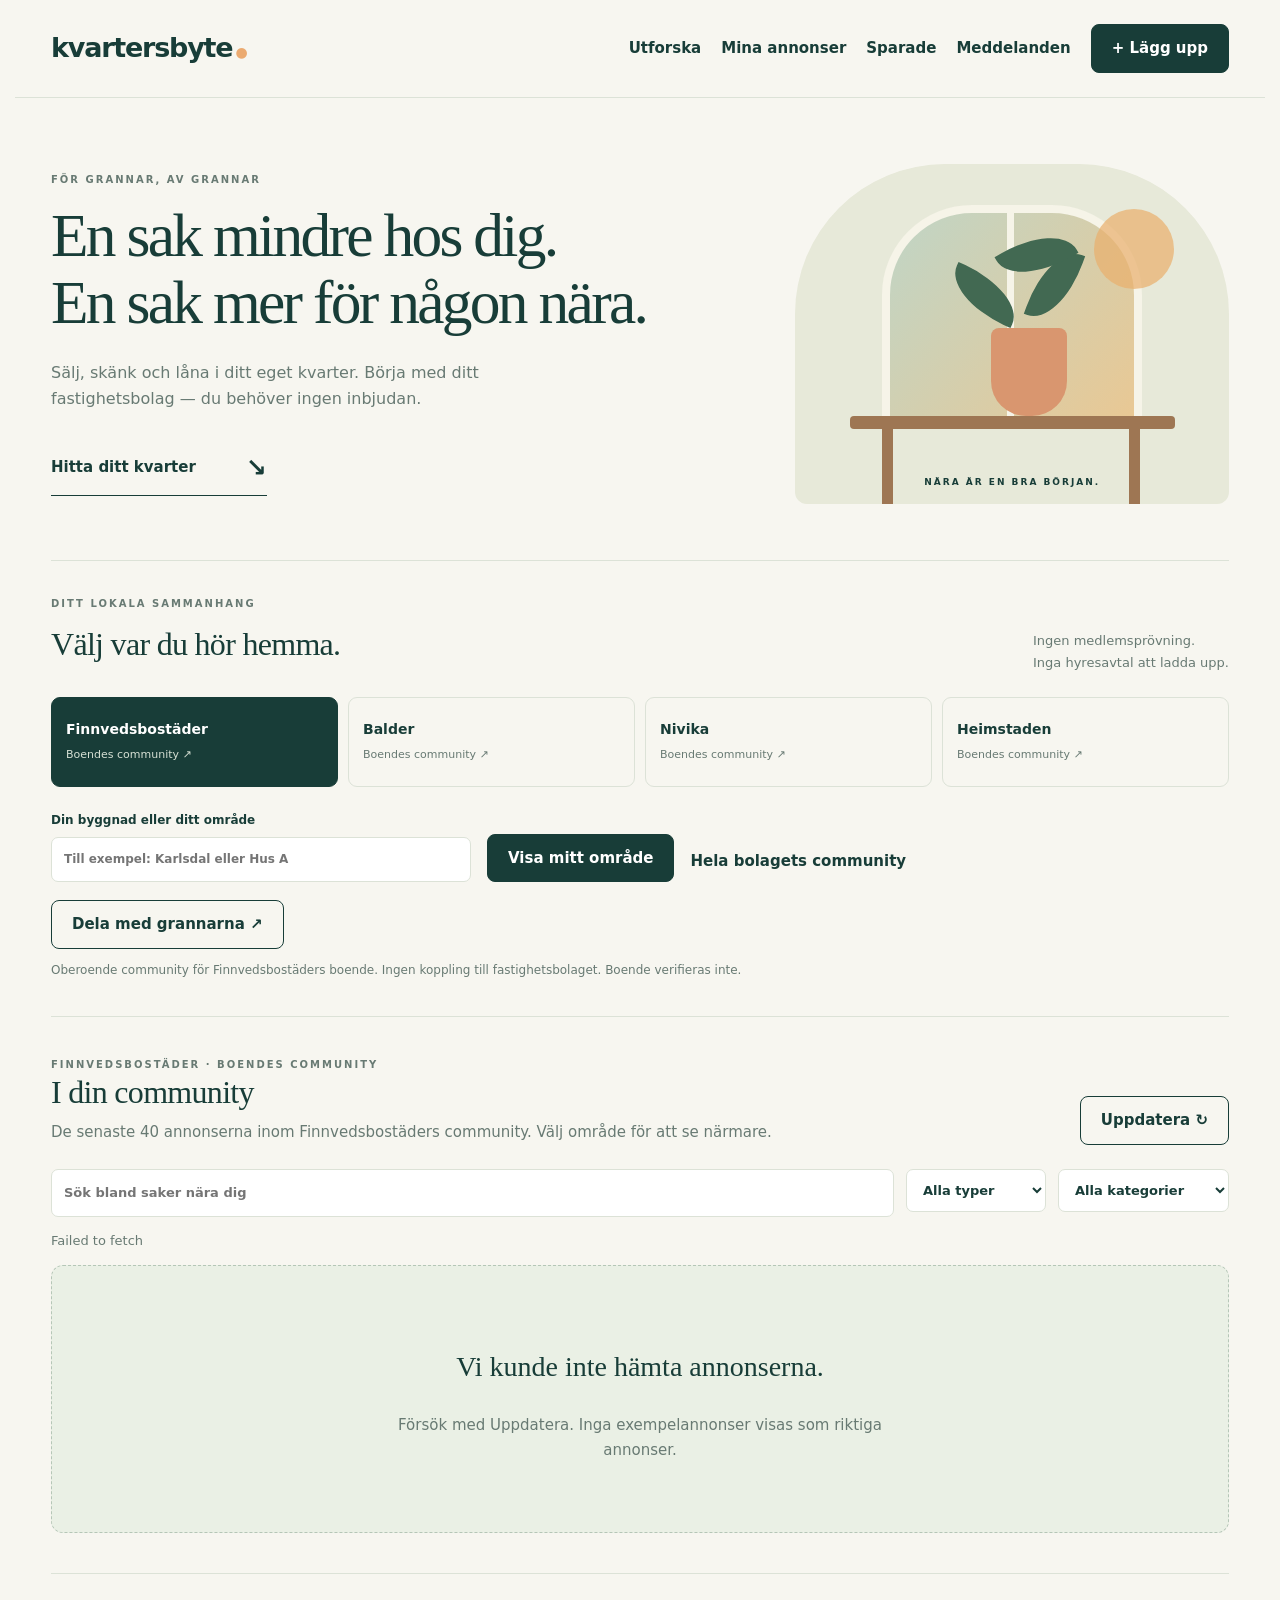
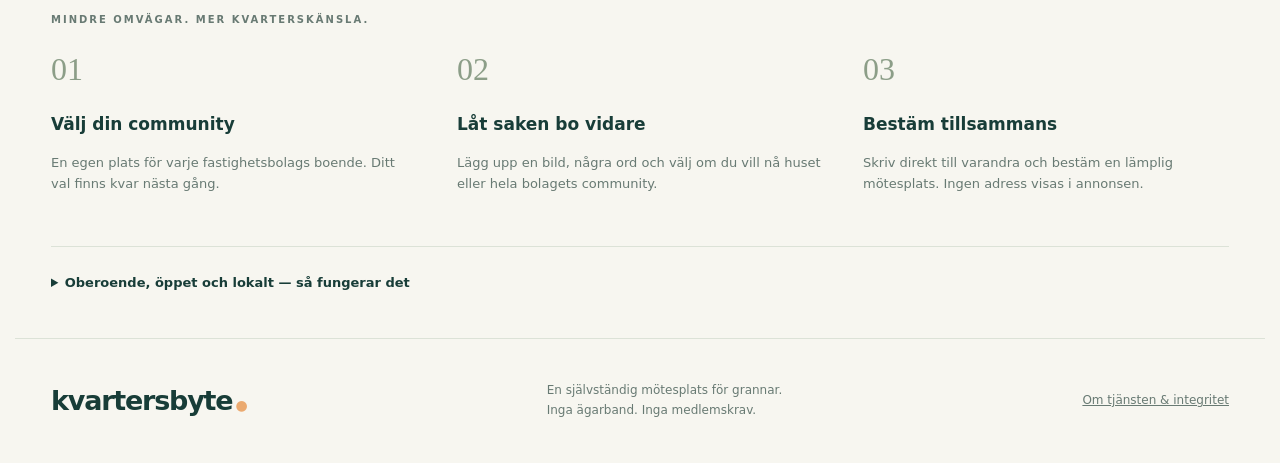
==== commit 1120fe05: "Add company URLs, shareable listings, saved items and unread reply indicators" ====
--- a/index.html
+++ b/index.html
@@ -1,10 +1,10 @@
 <!doctype html>
 <html lang="sv"><head><meta charset="utf-8"><meta name="viewport" content="width=device-width,initial-scale=1"><meta name="referrer" content="no-referrer"><meta name="theme-color" content="#183d38"><meta name="description" content="Din fastighet. Dina grannar. En oberoende plats för att sälja, skänka, låna och hjälpa varandra nära hemmet."><title>Kvartersbyte — för grannar, av grannar</title><link rel="stylesheet" href="community.css"></head>
-<body><header><a class="brand" href="/">kvartersbyte<span>●</span></a><nav aria-label="Huvudmeny"><button id="browseNav" class="textbutton">Utforska</button><button id="mineNav" class="textbutton">Mina annonser</button><button id="inboxNav" class="textbutton">Meddelanden</button><button class="primary" id="createNav">+ Lägg upp</button></nav></header>
+<body><header><a class="brand" href="/">kvartersbyte<span>●</span></a><nav aria-label="Huvudmeny"><button id="browseNav" class="textbutton">Utforska</button><button id="mineNav" class="textbutton">Mina annonser</button><button id="savedNav" class="textbutton">Sparade</button><button id="inboxNav" class="textbutton">Meddelanden</button><button class="primary" id="createNav">+ Lägg upp</button></nav></header>
 <main><section class="hero"><div><p class="eyebrow">FÖR GRANNAR, AV GRANNAR</p><h1>En sak mindre hos dig.<br>En sak mer för någon nära.</h1><p class="lead">Sälj, skänk och låna i ditt eget kvarter. Börja med ditt fastighetsbolag — du behöver ingen inbjudan.</p><a class="hero-link" href="#community">Hitta ditt kvarter <span>↘</span></a></div><div class="hero-art" aria-hidden="true"><span class="art-window"></span><span class="art-sun"></span><span class="art-vase"></span><span class="art-leaf l1"></span><span class="art-leaf l2"></span><span class="art-leaf l3"></span><span class="art-table"></span><span class="art-label">NÄRA ÄR EN BRA BÖRJAN.</span></div></section>
-<section class="community" id="community"><div class="sectionheading"><div><p class="eyebrow">DITT LOKALA SAMMANHANG</p><h2>Välj var du hör hemma.</h2></div><p>Ingen medlemsprövning.<br>Inga hyresavtal att ladda upp.</p></div><div id="companies" class="company-grid" aria-label="Fastighetsbolag"></div><div class="location-bar"><label>Din byggnad eller ditt område<input id="building" maxlength="80" placeholder="Till exempel: Karlsdal eller Hus A" autocomplete="off"></label><button id="saveBuilding" class="primary">Visa mitt område</button><button id="allBuildings" class="textbutton">Hela bolagets community</button></div><p id="affiliation" class="affiliation"></p></section>
+<section class="community" id="community"><div class="sectionheading"><div><p class="eyebrow">DITT LOKALA SAMMANHANG</p><h2>Välj var du hör hemma.</h2></div><p>Ingen medlemsprövning.<br>Inga hyresavtal att ladda upp.</p></div><div id="companies" class="company-grid" aria-label="Fastighetsbolag"></div><div class="location-bar"><label>Din byggnad eller ditt område<input id="building" maxlength="80" placeholder="Till exempel: Karlsdal eller Hus A" autocomplete="off"></label><button id="saveBuilding" class="primary">Visa mitt område</button><button id="allBuildings" class="textbutton">Hela bolagets community</button></div><div class="share-community"><button id="shareCommunity" class="outline">Dela med grannarna ↗</button><span id="shareStatus" role="status" aria-live="polite"></span></div><p id="affiliation" class="affiliation"></p></section>
 <section id="feedSection"><div class="feedheading"><div><p class="eyebrow" id="feedEyebrow">DIN COMMUNITY</p><h2 id="feedTitle">Nära dig</h2><p id="feedSubtitle"></p></div><button id="refresh" class="outline">Uppdatera ↻</button></div><div class="toolbar"><label class="searchlabel"><span class="sr-only">Sök annonser</span><input type="search" id="search" placeholder="Sök bland saker nära dig"></label><label><span class="sr-only">Typ av annons</span><select id="kindFilter"><option value="">Alla typer</option><option value="sell">Säljes</option><option value="give">Skänkes</option><option value="lend">Lånas ut</option><option value="wanted">Sökes</option></select></label><label><span class="sr-only">Kategori</span><select id="categoryFilter"><option value="">Alla kategorier</option><option value="furniture">Möbler</option><option value="home">Hem & inredning</option><option value="tools">Verktyg</option><option value="plants">Växter</option><option value="kids">Barn & fritid</option><option value="other">Övrigt</option></select></label></div><p id="status" role="status" aria-live="polite"></p><div id="listings" class="listing-grid"></div></section>
-<section id="inboxSection" hidden><div class="feedheading"><div><p class="eyebrow">BARA MELLAN ER</p><h2>Meddelanden</h2><p>Kom tillbaka hit för att läsa svar. Ingen e-post eller push skickas.</p></div><button id="refreshInbox" class="outline">Uppdatera ↻</button></div><div id="threads"></div></section>
+<section id="inboxSection" hidden><div class="feedheading"><div><p class="eyebrow">BARA MELLAN ER</p><h2>Meddelanden</h2><p>Nya svar markeras automatiskt medan sidan är öppen. Ingen e-post eller push skickas.</p></div><button id="refreshInbox" class="outline">Uppdatera ↻</button></div><div id="threads"></div></section>
 <section class="how"><p class="eyebrow">MINDRE OMVÄGAR. MER KVARTERSKÄNSLA.</p><div class="how-grid"><article><span>01</span><h3>Välj din community</h3><p>En egen plats för varje fastighetsbolags boende. Ditt val finns kvar nästa gång.</p></article><article><span>02</span><h3>Låt saken bo vidare</h3><p>Lägg upp en bild, några ord och välj om du vill nå huset eller hela bolagets community.</p></article><article><span>03</span><h3>Bestäm tillsammans</h3><p>Skriv direkt till varandra och bestäm en lämplig mötesplats. Ingen adress visas i annonsen.</p></article></div></section>
 <details id="about"><summary>Oberoende, öppet och lokalt — så fungerar det</summary><p>Kvartersbyte utvecklas och drivs självständigt av Christo van Zyl. Tjänsten är inte ansluten till, beställd av eller godkänd av Finnvedsbostäder, Balder, Nivika eller Heimstaden. Bolagsnamnen används för att hjälpa boende hitta varandra. Vi använder inte bolagens logotyper.</p><p>Vem som helst kan välja en community. Vi kontrollerar inte hyresavtal eller om en person bor där. Annonser är offentligt läsbara via communityn; ett område är ett filter, inte en åtkomstspärr. Lägg aldrig ut portkod, lägenhetsnummer, personnummer eller exakt hemadress.</p><p>Vi sparar ditt communityval och en privat nyckel i webbläsaren. Nyckeln ger tillgång till dina annonser och meddelanden på denna enhet. Rensar du webbplatsdata förlorar du åtkomsten; dela aldrig nyckeln. Annonser visas i 60 dagar och kan tas bort av dig. Meddelanden och anmälningar lagras på servern för att leverera tjänsten och hantera missbruk. Tekniska begränsningar använder tidsbegränsade, hashade nätverksuppgifter; ingen användningsanalys är aktiverad.</p><p>Anmäl olämpliga annonser och blockera oönskad kontakt i en konversation. Anmälningar hamnar i operatörens granskningskö; ingen omedelbar eller ständig bevakning utlovas. Använd bara tjänsten för lagliga vardagsföremål. Inga betalningar hanteras av tjänsten.</p><p><a href="https://christo-portfolio-public.vercel.app/" rel="noreferrer">Kontakt och information om utvecklaren ↗</a></p></details></main>
 <footer><a class="brand" href="/">kvartersbyte<span>●</span></a><p>En självständig mötesplats för grannar.<br>Inga ägarband. Inga medlemskrav.</p><a href="#about">Om tjänsten & integritet</a></footer>
--- a/community.css
+++ b/community.css
@@ -1 +1,3 @@
 :root{--ink:#183d38;--muted:#687a73;--paper:#f7f6f0;--line:#dce2d7;--orange:#ebaa70;--soft:#eaf0e5}*{box-sizing:border-box}html{scroll-behavior:smooth}body{margin:0;background:var(--paper);color:var(--ink);font:15px/1.65 system-ui,sans-serif}button,input,textarea,select{font:inherit}button,a,input,select,textarea{-webkit-tap-highlight-color:transparent}button{cursor:pointer}a{color:inherit}button:focus-visible,a:focus-visible,input:focus-visible,select:focus-visible,textarea:focus-visible{outline:3px solid #dc8f51;outline-offset:4px}header{max-width:1250px;margin:auto;padding:24px 36px;display:flex;justify-content:space-between;align-items:center;border-bottom:1px solid var(--line)}.brand{text-decoration:none;font-weight:850;font-size:27px;letter-spacing:-1.2px}.brand span{color:var(--orange);font-size:14px;padding-left:3px}nav{display:flex;gap:20px;align-items:center}.textbutton{background:none;color:var(--ink);border:0;padding:9px 0;font-weight:650}.primary,.outline{border:1px solid var(--ink);border-radius:8px;padding:11px 20px;background:var(--ink);color:white;font-weight:650}.outline{background:transparent;color:var(--ink)}main{max-width:1250px;margin:auto;padding:0 36px}.hero{padding:66px 0 56px;display:grid;grid-template-columns:1.3fr .8fr;align-items:center;gap:40px}.eyebrow{font-size:10px;letter-spacing:2px;font-weight:800;text-transform:uppercase;margin:0 0 14px;color:var(--muted)}h1{font-family:Georgia,serif;font-size:clamp(38px,4.8vw,66px);font-weight:500;letter-spacing:-2.7px;line-height:1.09;margin:0 0 24px}h2{font-family:Georgia,serif;font-size:32px;line-height:1.15;font-weight:500;letter-spacing:-.7px;margin:0 0 10px}h3{font-size:17px;line-height:1.3}.lead{color:var(--muted);max-width:490px;font-size:16px}.hero-link{display:inline-flex;gap:50px;align-items:center;font-weight:700;margin-top:18px;text-decoration:none;border-bottom:1px solid;padding-bottom:7px}.hero-link span{font-size:25px}.hero-art{position:relative;height:340px;border-radius:150px 150px 12px 12px;overflow:hidden;background:#e7e9d9}.art-window{position:absolute;left:20%;top:12%;width:60%;height:65%;border:8px solid #f6f4e8;border-radius:90px 90px 0 0;background:linear-gradient(130deg,#c0d5c6,#e9c894)}.art-window:after{content:'';position:absolute;height:100%;width:7px;left:48%;background:#f6f4e8}.art-sun{position:absolute;width:80px;height:80px;background:#eab06d;border-radius:50%;top:45px;right:55px;opacity:.7}.art-table{position:absolute;width:75%;height:13px;background:#9e7653;left:12.5%;bottom:75px;border-radius:4px}.art-table:before,.art-table:after{content:'';position:absolute;top:10px;width:11px;height:80px;background:#9e7653;left:10%}.art-table:after{left:86%}.art-vase{position:absolute;background:#d9966f;bottom:88px;left:45%;width:76px;height:88px;border-radius:8px 8px 35px 35px}.art-leaf{position:absolute;background:#426952;width:75px;height:38px;border-radius:0 90% 0 90%;left:35%;bottom:190px;transform:rotate(25deg)}.l2{left:51%;bottom:200px;transform:rotate(-70deg)}.l3{left:47%;bottom:230px;transform:rotate(-30deg)}.art-label{position:absolute;bottom:14px;left:0;width:100%;text-align:center;font-size:9px;letter-spacing:2px;font-weight:bold}.sectionheading,.feedheading{display:flex;justify-content:space-between;align-items:end;gap:20px;margin-bottom:24px}.sectionheading>p{color:var(--muted);font-size:13px;margin:0}.community{padding:35px 0;border-top:1px solid var(--line);border-bottom:1px solid var(--line);scroll-margin-top:20px}.company-grid{display:grid;grid-template-columns:repeat(5,1fr);gap:10px}.company-card{text-align:left;padding:20px 14px;border:1px solid var(--line);border-radius:9px;background:transparent;color:var(--ink)}.company-card strong{display:block;font-size:14px}.company-card small{font-size:11px;color:var(--muted)}.company-card[aria-pressed=true]{border-color:var(--ink);background:var(--ink);color:white}.company-card[aria-pressed=true] small{color:#d6e0d4}.location-bar{display:flex;align-items:end;gap:16px;margin-top:24px}.location-bar label{flex:1;max-width:420px;font-size:12px;font-weight:650}.location-bar input{margin-bottom:0}.affiliation,.fine{font-size:12px;color:var(--muted)}.affiliation{margin-bottom:0}input,select,textarea{background:white;color:var(--ink);padding:12px;border:1px solid var(--line);border-radius:7px;max-width:100%}label{display:block;font-weight:600;font-size:13px}label input,label select,label textarea{display:block;width:100%;margin:6px 0 16px}#feedSection,#inboxSection{padding:40px 0;scroll-margin-top:20px}.feedheading p{color:var(--muted);margin:0}.toolbar{display:flex;gap:12px}.toolbar label{min-width:140px}.toolbar .searchlabel{flex:1}.toolbar select,.toolbar input{margin:0}.listing-grid{display:grid;grid-template-columns:repeat(3,1fr);gap:22px}.listing{border:1px solid var(--line);border-radius:12px;overflow:hidden;background:#fff;position:relative}.listing-visual{height:210px;background:#e6eadc;display:flex;align-items:center;justify-content:center;position:relative}.listing-visual img{width:100%;height:100%;object-fit:cover}.object-icon{font-size:65px;color:#63826d;font-family:Georgia,serif}.listing-type{position:absolute;left:12px;top:12px;padding:3px 10px;border-radius:20px;background:#fff;font-size:10px;font-weight:bold;text-transform:uppercase;letter-spacing:.7px}.listing-body{padding:18px}.listing-body h3{margin:6px 0 14px}.listing-body small{color:var(--muted);font-size:11px}.listing-bottom{display:flex;justify-content:space-between;align-items:center}.price{font-weight:800;font-size:19px}.empty{grid-column:1/-1;padding:55px 25px;border:1px dashed #b5c6b7;border-radius:12px;text-align:center;background:var(--soft)}.empty h3{font-family:Georgia,serif;font-size:28px;font-weight:500}.empty p{color:var(--muted);max-width:500px;margin:15px auto}#status{font-size:13px;color:var(--muted);min-height:22px}.how{padding:38px 0;border-top:1px solid var(--line)}.how-grid{display:grid;grid-template-columns:repeat(3,1fr);gap:40px}.how-grid article>span{font-family:Georgia,serif;font-size:32px;color:#8c9e88}.how-grid p{font-size:13px;color:var(--muted)}details{padding:25px 0;border-top:1px solid var(--line);font-size:13px;color:var(--muted)}summary{color:var(--ink);font-weight:700;cursor:pointer}details p{max-width:850px}footer{max-width:1250px;margin:20px auto 0;padding:30px 36px;display:flex;align-items:center;justify-content:space-between;gap:20px;border-top:1px solid var(--line)}footer p,footer>a:last-child{font-size:12px;color:var(--muted)}dialog{border:0;border-radius:16px;padding:30px;max-width:560px;width:calc(100% - 30px);max-height:90vh;color:var(--ink);background:var(--paper)}dialog::backdrop{background:#15372dbb;backdrop-filter:blur(4px)}.dialoghead{display:flex;align-items:start;justify-content:space-between;gap:15px;margin-bottom:20px}.dialoghead h2{font-size:29px}.close{font-size:28px;border:0;background:none;color:var(--ink);line-height:1;padding:0 3px}.formrow{display:grid;grid-template-columns:1fr 1fr;gap:15px}#photoPreview,.detailphoto{width:100%;max-height:300px;object-fit:contain;border-radius:10px}.actions{display:flex;flex-wrap:wrap;gap:10px;margin-top:20px}.danger{color:#9c332f}.thread{display:flex;justify-content:space-between;align-items:center;border:1px solid var(--line);border-radius:10px;padding:18px;margin:12px 0;background:white;gap:20px}.thread h3{margin:0}.bubble{padding:13px 18px;border-radius:10px;background:#fff;margin:10px 30px 10px 0;white-space:pre-wrap;overflow-wrap:anywhere}.bubble.mine{background:#dae8d7;margin:10px 0 10px 30px}.bubble small{display:block;color:var(--muted);font-size:10px;margin-top:8px}#messages{max-height:40vh;overflow-y:auto}.sr-only{position:absolute;width:1px;height:1px;overflow:hidden;clip:rect(0,0,0,0)}[hidden]{display:none!important}button:disabled{opacity:.5;cursor:wait}@media(max-width:850px){header{padding:18px 20px;align-items:start;gap:14px;flex-direction:column}nav{gap:18px;font-size:12px;flex-wrap:wrap}nav .primary{padding:8px 12px}main{padding:0 20px}.hero{padding:38px 0;gap:25px}.hero-art{height:290px}h1{letter-spacing:-1.6px}.company-grid{grid-template-columns:repeat(3,1fr)}.listing-grid{grid-template-columns:repeat(2,1fr)}.location-bar{flex-wrap:wrap}.location-bar label{max-width:none;flex-basis:100%}.toolbar{flex-wrap:wrap}.toolbar .searchlabel{flex-basis:100%}.toolbar label{flex:1}.how-grid{gap:20px}footer{padding:24px 20px;flex-wrap:wrap}}@media(max-width:550px){.hero{grid-template-columns:1fr}.hero-art{height:220px;display:none}.company-grid{grid-template-columns:repeat(2,1fr)}.company-card{padding:14px}.sectionheading,.feedheading{align-items:start}.sectionheading>p{display:none}h2{font-size:27px}.listing-grid{gap:12px}.listing-visual{height:155px}.listing-body{padding:12px}.listing-body h3{font-size:15px}.listing-bottom{align-items:start;gap:5px;flex-direction:column}.how-grid{grid-template-columns:1fr;gap:8px}.how-grid article{display:grid;grid-template-columns:40px 1fr;gap:0 14px}.how-grid article p{grid-column:2;margin-top:0}dialog{padding:22px}.brand{font-size:25px}.location-bar .primary{font-size:13px}.location-bar .textbutton{font-size:12px}}
+
+.share-community{display:flex;align-items:center;flex-wrap:wrap;gap:16px;margin-top:18px}.share-community>span{font-size:12px;color:var(--muted)}.save-item{position:absolute;right:12px;top:12px;z-index:1;background:white;border:0;border-radius:50%;width:35px;height:35px;font-size:21px;color:var(--ink)}.save-item[aria-pressed=true]{color:#ad3e36}.unread-dot{display:inline-block;width:9px;height:9px;background:#c56737;border-radius:50%;margin-right:9px}.company-grid{grid-template-columns:repeat(4,1fr)}@media(max-width:650px){.company-grid{grid-template-columns:repeat(2,1fr)}}
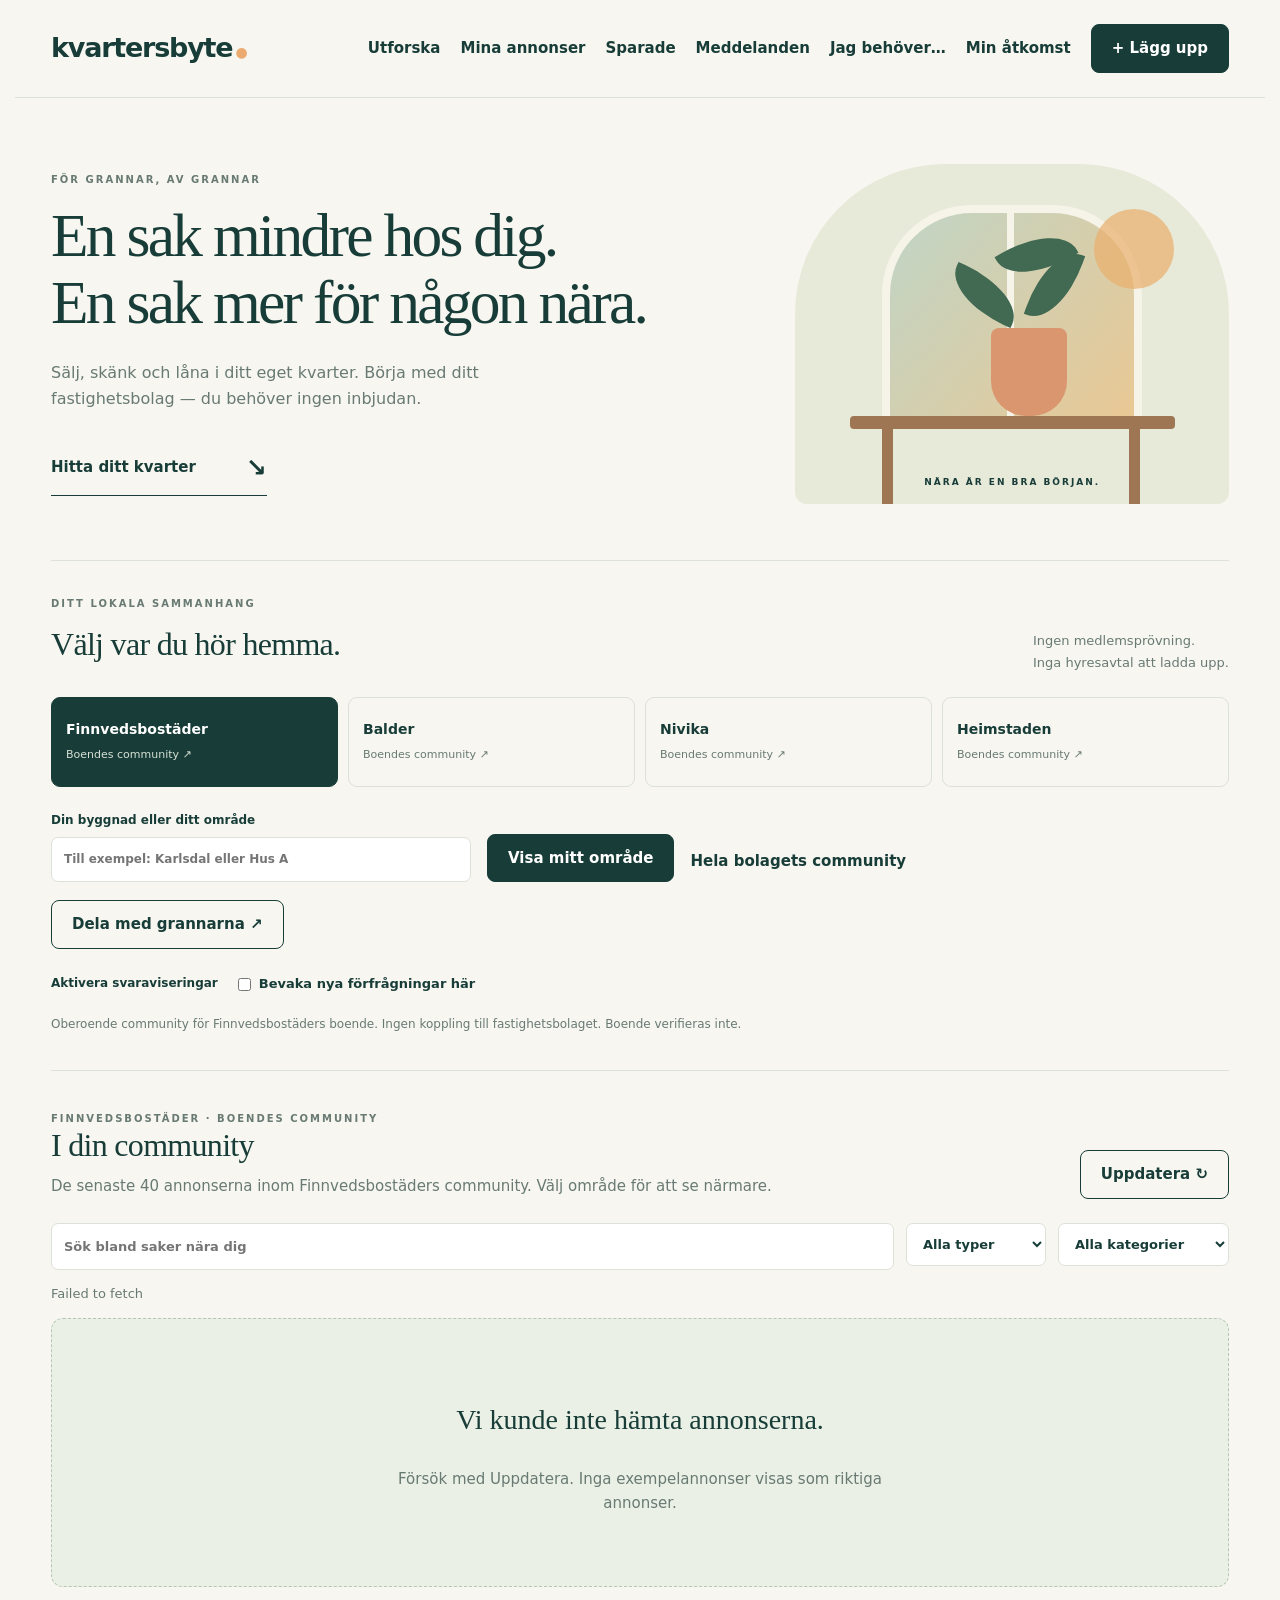
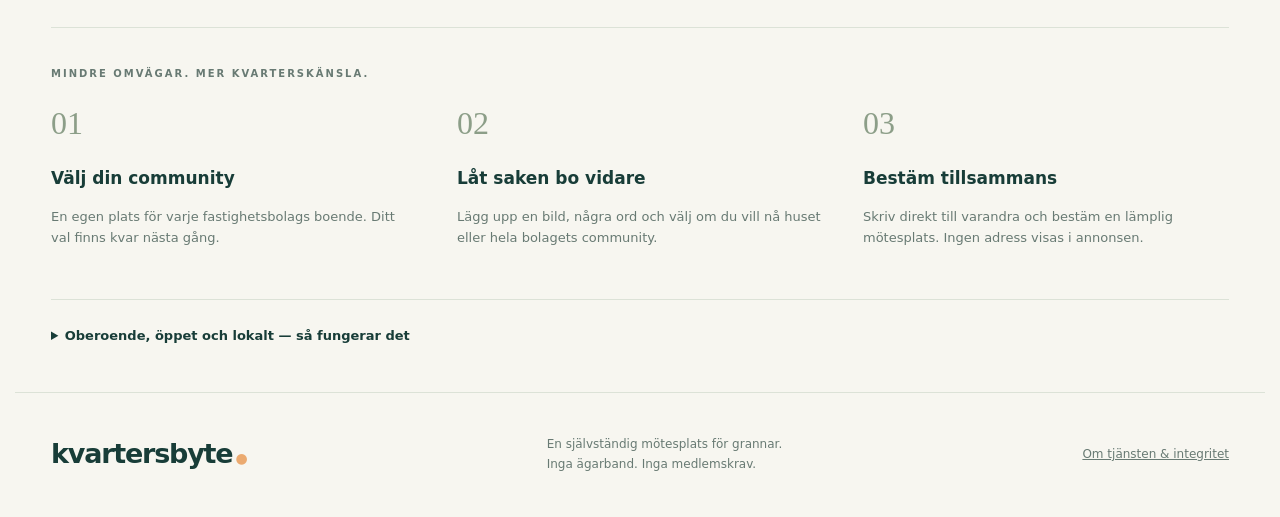
==== commit aaaabfa0: "Build request-first exchanges, collection agreements, confirmed feedback and optional recovery" ====
--- a/index.html
+++ b/index.html
@@ -1,16 +1,16 @@
 <!doctype html>
 <html lang="sv"><head><meta charset="utf-8"><meta name="viewport" content="width=device-width,initial-scale=1"><meta name="referrer" content="no-referrer"><meta name="theme-color" content="#183d38"><meta name="description" content="Din fastighet. Dina grannar. En oberoende plats för att sälja, skänka, låna och hjälpa varandra nära hemmet."><title>Kvartersbyte — för grannar, av grannar</title><link rel="stylesheet" href="community.css"></head>
-<body><header><a class="brand" href="/">kvartersbyte<span>●</span></a><nav aria-label="Huvudmeny"><button id="browseNav" class="textbutton">Utforska</button><button id="mineNav" class="textbutton">Mina annonser</button><button id="savedNav" class="textbutton">Sparade</button><button id="inboxNav" class="textbutton">Meddelanden</button><button class="primary" id="createNav">+ Lägg upp</button></nav></header>
+<body><header><a class="brand" href="/">kvartersbyte<span>●</span></a><nav aria-label="Huvudmeny"><button id="browseNav" class="textbutton">Utforska</button><button id="mineNav" class="textbutton">Mina annonser</button><button id="savedNav" class="textbutton">Sparade</button><button id="inboxNav" class="textbutton">Meddelanden</button><button id="requestNav" class="textbutton">Jag behöver…</button><button id="accessNav" class="textbutton">Min åtkomst</button><button class="primary" id="createNav">+ Lägg upp</button></nav></header>
 <main><section class="hero"><div><p class="eyebrow">FÖR GRANNAR, AV GRANNAR</p><h1>En sak mindre hos dig.<br>En sak mer för någon nära.</h1><p class="lead">Sälj, skänk och låna i ditt eget kvarter. Börja med ditt fastighetsbolag — du behöver ingen inbjudan.</p><a class="hero-link" href="#community">Hitta ditt kvarter <span>↘</span></a></div><div class="hero-art" aria-hidden="true"><span class="art-window"></span><span class="art-sun"></span><span class="art-vase"></span><span class="art-leaf l1"></span><span class="art-leaf l2"></span><span class="art-leaf l3"></span><span class="art-table"></span><span class="art-label">NÄRA ÄR EN BRA BÖRJAN.</span></div></section>
-<section class="community" id="community"><div class="sectionheading"><div><p class="eyebrow">DITT LOKALA SAMMANHANG</p><h2>Välj var du hör hemma.</h2></div><p>Ingen medlemsprövning.<br>Inga hyresavtal att ladda upp.</p></div><div id="companies" class="company-grid" aria-label="Fastighetsbolag"></div><div class="location-bar"><label>Din byggnad eller ditt område<input id="building" maxlength="80" placeholder="Till exempel: Karlsdal eller Hus A" autocomplete="off"></label><button id="saveBuilding" class="primary">Visa mitt område</button><button id="allBuildings" class="textbutton">Hela bolagets community</button></div><div class="share-community"><button id="shareCommunity" class="outline">Dela med grannarna ↗</button><span id="shareStatus" role="status" aria-live="polite"></span></div><p id="affiliation" class="affiliation"></p></section>
-<section id="feedSection"><div class="feedheading"><div><p class="eyebrow" id="feedEyebrow">DIN COMMUNITY</p><h2 id="feedTitle">Nära dig</h2><p id="feedSubtitle"></p></div><button id="refresh" class="outline">Uppdatera ↻</button></div><div class="toolbar"><label class="searchlabel"><span class="sr-only">Sök annonser</span><input type="search" id="search" placeholder="Sök bland saker nära dig"></label><label><span class="sr-only">Typ av annons</span><select id="kindFilter"><option value="">Alla typer</option><option value="sell">Säljes</option><option value="give">Skänkes</option><option value="lend">Lånas ut</option><option value="wanted">Sökes</option></select></label><label><span class="sr-only">Kategori</span><select id="categoryFilter"><option value="">Alla kategorier</option><option value="furniture">Möbler</option><option value="home">Hem & inredning</option><option value="tools">Verktyg</option><option value="plants">Växter</option><option value="kids">Barn & fritid</option><option value="other">Övrigt</option></select></label></div><p id="status" role="status" aria-live="polite"></p><div id="listings" class="listing-grid"></div></section>
+<section class="community" id="community"><div class="sectionheading"><div><p class="eyebrow">DITT LOKALA SAMMANHANG</p><h2>Välj var du hör hemma.</h2></div><p>Ingen medlemsprövning.<br>Inga hyresavtal att ladda upp.</p></div><datalist id="areaSuggestions"></datalist><div id="companies" class="company-grid" aria-label="Fastighetsbolag"></div><div class="location-bar"><label>Din byggnad eller ditt område<input list="areaSuggestions" id="building" maxlength="80" placeholder="Till exempel: Karlsdal eller Hus A" autocomplete="off"></label><button id="saveBuilding" class="primary">Visa mitt område</button><button id="allBuildings" class="textbutton">Hela bolagets community</button></div><div class="share-community"><button id="shareCommunity" class="outline">Dela med grannarna ↗</button><span id="shareStatus" role="status" aria-live="polite"></span></div><div class="return-controls"><button id="notifyButton" class="textbutton">Aktivera svaraviseringar</button><label class="checklabel"><input id="watchRequests" type="checkbox"> Bevaka nya förfrågningar här</label><span id="notifyStatus" role="status"></span></div><p id="affiliation" class="affiliation"></p></section>
+<section id="feedSection"><div class="feedheading"><div><p class="eyebrow" id="feedEyebrow">DIN COMMUNITY</p><h2 id="feedTitle">Nära dig</h2><p id="feedSubtitle"></p></div><button id="refresh" class="outline">Uppdatera ↻</button></div><div class="toolbar"><label class="searchlabel"><span class="sr-only">Sök annonser</span><input type="search" id="search" placeholder="Sök bland saker nära dig"></label><label><span class="sr-only">Typ av annons</span><select id="kindFilter"><option value="">Alla typer</option><option value="sell">Säljes</option><option value="give">Skänkes</option><option value="lend">Lånas ut</option><option value="wanted">Sökes</option></select></label><label><span class="sr-only">Kategori</span><select id="categoryFilter"><option value="">Alla kategorier</option><option value="furniture">Möbler</option><option value="home">Hem & inredning</option><option value="tools">Verktyg</option><option value="plants">Växter</option><option value="kids">Barn & fritid</option><option value="other">Övrigt</option></select></label></div><p id="status" role="status" aria-live="polite"></p><div id="requestBoard"></div><div id="listings" class="listing-grid"></div></section>
 <section id="inboxSection" hidden><div class="feedheading"><div><p class="eyebrow">BARA MELLAN ER</p><h2>Meddelanden</h2><p>Nya svar markeras automatiskt medan sidan är öppen. Ingen e-post eller push skickas.</p></div><button id="refreshInbox" class="outline">Uppdatera ↻</button></div><div id="threads"></div></section>
 <section class="how"><p class="eyebrow">MINDRE OMVÄGAR. MER KVARTERSKÄNSLA.</p><div class="how-grid"><article><span>01</span><h3>Välj din community</h3><p>En egen plats för varje fastighetsbolags boende. Ditt val finns kvar nästa gång.</p></article><article><span>02</span><h3>Låt saken bo vidare</h3><p>Lägg upp en bild, några ord och välj om du vill nå huset eller hela bolagets community.</p></article><article><span>03</span><h3>Bestäm tillsammans</h3><p>Skriv direkt till varandra och bestäm en lämplig mötesplats. Ingen adress visas i annonsen.</p></article></div></section>
-<details id="about"><summary>Oberoende, öppet och lokalt — så fungerar det</summary><p>Kvartersbyte utvecklas och drivs självständigt av Christo van Zyl. Tjänsten är inte ansluten till, beställd av eller godkänd av Finnvedsbostäder, Balder, Nivika eller Heimstaden. Bolagsnamnen används för att hjälpa boende hitta varandra. Vi använder inte bolagens logotyper.</p><p>Vem som helst kan välja en community. Vi kontrollerar inte hyresavtal eller om en person bor där. Annonser är offentligt läsbara via communityn; ett område är ett filter, inte en åtkomstspärr. Lägg aldrig ut portkod, lägenhetsnummer, personnummer eller exakt hemadress.</p><p>Vi sparar ditt communityval och en privat nyckel i webbläsaren. Nyckeln ger tillgång till dina annonser och meddelanden på denna enhet. Rensar du webbplatsdata förlorar du åtkomsten; dela aldrig nyckeln. Annonser visas i 60 dagar och kan tas bort av dig. Meddelanden och anmälningar lagras på servern för att leverera tjänsten och hantera missbruk. Tekniska begränsningar använder tidsbegränsade, hashade nätverksuppgifter; ingen användningsanalys är aktiverad.</p><p>Anmäl olämpliga annonser och blockera oönskad kontakt i en konversation. Anmälningar hamnar i operatörens granskningskö; ingen omedelbar eller ständig bevakning utlovas. Använd bara tjänsten för lagliga vardagsföremål. Inga betalningar hanteras av tjänsten.</p><p><a href="https://christo-portfolio-public.vercel.app/" rel="noreferrer">Kontakt och information om utvecklaren ↗</a></p></details></main>
+<details id="about"><summary>Oberoende, öppet och lokalt — så fungerar det</summary><p>Kvartersbyte utvecklas och drivs självständigt av Christo van Zyl. Tjänsten är inte ansluten till, beställd av eller godkänd av Finnvedsbostäder, Balder, Nivika eller Heimstaden. Bolagsnamnen används för att hjälpa boende hitta varandra. Vi använder inte bolagens logotyper.</p><p>Vem som helst kan välja en community. Vi kontrollerar inte hyresavtal eller om en person bor där. Annonser är offentligt läsbara via communityn; ett område är ett filter, inte en åtkomstspärr. Lägg aldrig ut portkod, lägenhetsnummer, personnummer eller exakt hemadress.</p><p>Vi sparar ditt communityval och en privat nyckel i webbläsaren. Nyckeln ger tillgång till dina annonser och meddelanden på denna enhet. Spara frivilligt en privat återställningskod under Min åtkomst för att kunna återställa på en annan enhet. Utan koden förloras åtkomsten om du rensar webbplatsdata. Dela aldrig koden. Annonser visas i högst 60 dagar, eller till valt sista hämtdatum och kan tas bort av dig. Meddelanden och anmälningar lagras på servern för att leverera tjänsten och hantera missbruk. Tekniska begränsningar använder tidsbegränsade, hashade nätverksuppgifter; ingen användningsanalys är aktiverad.</p><p>Anmäl olämpliga annonser och blockera oönskad kontakt i en konversation. Anmälningar hamnar i operatörens granskningskö; ingen omedelbar eller ständig bevakning utlovas. Använd bara tjänsten för lagliga vardagsföremål. Inga betalningar hanteras av tjänsten.</p><p><a href="https://christo-portfolio-public.vercel.app/" rel="noreferrer">Kontakt och information om utvecklaren ↗</a></p></details></main>
 <footer><a class="brand" href="/">kvartersbyte<span>●</span></a><p>En självständig mötesplats för grannar.<br>Inga ägarband. Inga medlemskrav.</p><a href="#about">Om tjänsten & integritet</a></footer>
-<dialog id="compose"><form id="postForm"><div class="dialoghead"><div><p class="eyebrow" id="postCommunity"></p><h2>Låt något bo vidare.</h2></div><button type="button" class="close" aria-label="Stäng">×</button></div><label>Rubrik<input name="title" minlength="3" maxlength="80" required placeholder="Vad vill du dela med grannarna?"></label><div class="formrow"><label>Typ<select name="kind"><option value="sell">Säljes</option><option value="give">Skänkes</option><option value="lend">Lånas ut</option><option value="wanted">Sökes</option></select></label><label>Pris i kronor<input name="price" type="number" min="0" max="1000000" value="0" required></label></div><label>Kategori<select name="category"><option value="furniture">Möbler</option><option value="home">Hem & inredning</option><option value="tools">Verktyg</option><option value="plants">Växter</option><option value="kids">Barn & fritid</option><option value="other">Övrigt</option></select></label><label>Byggnad eller område (ingen gatuadress)<input name="building" minlength="2" maxlength="80" required></label><label>Vem vill du nå?<select name="scope"><option value="building">Mitt hus / område</option><option value="company">Hela bolagets community</option></select></label><label>Ditt förnamn eller smeknamn<input name="nickname" maxlength="40" required autocomplete="nickname"></label><label>Beskrivning<textarea name="description" minlength="5" maxlength="1200" rows="4" required placeholder="Skick, mått och vad grannen behöver veta. Dela inga privata adresser."></textarea></label><label>Bild (valfritt)<input id="photo" type="file" accept="image/jpeg,image/png,image/webp"></label><img id="photoPreview" alt="Din valda annonsbild" hidden><p class="fine">Annonsen syns för andra i vald community. Du hanterar den och läser svar i denna webbläsare. Ingen inloggning eller medlemskontroll krävs.</p><p id="postStatus" role="status"></p><button class="primary" id="publishButton">Publicera annons</button></form></dialog>
+<dialog id="compose"><form id="postForm"><div class="dialoghead"><div><p class="eyebrow" id="postCommunity"></p><h2>Låt något bo vidare.</h2></div><button type="button" class="close" aria-label="Stäng">×</button></div><label>Rubrik<input name="title" minlength="3" maxlength="80" required placeholder="Vad vill du dela med grannarna?"></label><div class="formrow"><label>Typ<select name="kind"><option value="sell">Säljes</option><option value="give">Skänkes</option><option value="lend">Lånas ut</option><option value="wanted">Sökes</option></select></label><label>Pris i kronor<input name="price" type="number" min="0" max="1000000" value="0" required></label></div><label>Kategori<select name="category"><option value="furniture">Möbler</option><option value="home">Hem & inredning</option><option value="tools">Verktyg</option><option value="plants">Växter</option><option value="kids">Barn & fritid</option><option value="other">Övrigt</option></select></label><label>Byggnad eller område (ingen gatuadress)<input name="building" minlength="2" maxlength="80" required></label><label>Vem vill du nå?<select name="scope"><option value="building">Mitt hus / område</option><option value="company">Hela bolagets community</option></select></label><label>Ditt förnamn eller smeknamn<input name="nickname" maxlength="40" required autocomplete="nickname"></label><label>Beskrivning<textarea name="description" minlength="5" maxlength="1200" rows="4" required placeholder="Skick, mått och vad grannen behöver veta. Dela inga privata adresser."></textarea></label><details class="collection-fields"><summary>Gör hämtningen enklare</summary><label>Senast hämtad / behövs senast (valfritt)<input name="deadline" type="datetime-local"></label><label>Mått (valfritt)<input name="dimensions" maxlength="100" placeholder="Bredd × djup × höjd"></label><label>Våning / tillgänglighet (ingen exakt adress)<input name="floor_info" maxlength="100" placeholder="Till exempel: andra våningen"></label><label>Finns hiss?<select name="lift_available"><option value="">Ej angivet</option><option value="yes">Ja</option><option value="no">Nej</option></select></label><label class="checklabel"><input name="carrying_help" type="checkbox"> Bärhjälp behövs</label><label>Hämtinformation<textarea name="collection_notes" maxlength="300" rows="2" placeholder="Till exempel: ta med två personer. Dela mötesadress privat senare."></textarea></label></details><label>Bild (valfritt)<input id="photo" type="file" accept="image/jpeg,image/png,image/webp"></label><img id="photoPreview" alt="Din valda annonsbild" hidden><p class="fine">Annonsen syns för andra i vald community. Du hanterar den och läser svar i denna webbläsare. Ingen inloggning eller medlemskontroll krävs.</p><p id="postStatus" role="status"></p><button class="primary" id="publishButton">Publicera annons</button></form></dialog>
 <dialog id="detail"><div class="dialoghead"><h2 id="detailTitle">Annons</h2><button class="close" aria-label="Stäng">×</button></div><div id="detailBody"></div></dialog>
 <dialog id="contact"><div class="dialoghead"><h2>Skriv till grannen</h2><button class="close" aria-label="Stäng">×</button></div><form id="contactForm"><label>Ditt förnamn eller smeknamn<input name="name" maxlength="40" required></label><label>Meddelande<textarea name="body" maxlength="1200" rows="4" required placeholder="Hej! Finns den kvar?"></textarea></label><p class="fine">Meddelandet visas bara för annonsören och dig. Läs svaret under Meddelanden på denna enhet.</p><p id="contactStatus" role="status"></p><button class="primary">Skicka meddelande</button></form></dialog>
 <dialog id="report"><div class="dialoghead"><h2>Anmäl annons</h2><button class="close" aria-label="Stäng">×</button></div><form id="reportForm"><label>Vad är problemet?<textarea name="reason" minlength="3" maxlength="400" rows="4" required></textarea></label><p id="reportStatus" role="status"></p><button class="primary">Skicka anmälan</button></form></dialog>
-<dialog id="conversation"><div class="dialoghead"><h2>Er konversation</h2><button class="close" aria-label="Stäng">×</button></div><div id="messages"></div><form id="replyForm"><label>Svara<textarea name="body" rows="3" maxlength="1200" required></textarea></label><p id="replyStatus" role="status"></p><button class="primary">Skicka svar</button><button class="textbutton danger" id="blockButton" type="button">Blockera kontakt</button></form></dialog>
-<script src="community.js" defer></script></body></html>
+<dialog id="conversation"><div class="dialoghead"><h2>Er konversation</h2><button class="close" aria-label="Stäng">×</button></div><div id="handoffPanel"></div><div id="messages"></div><form id="replyForm"><label>Svara<textarea name="body" rows="3" maxlength="1200" required></textarea></label><p id="replyStatus" role="status"></p><button class="primary">Skicka svar</button><button class="textbutton danger" id="blockButton" type="button">Blockera kontakt</button></form></dialog>
+<dialog id="access"><div class="dialoghead"><h2>Behåll din åtkomst</h2><button class="close" aria-label="Stäng">×</button></div><p>Utan konto kan du flytta dina annonser och samtal till en annan enhet med en privat återställningskod.</p><button id="exportAccess" class="primary">Ladda ner min återställningskod</button><p class="fine">Filen ger full åtkomst till dina annonser och samtal. Spara den privat. Skicka den aldrig till grannar eller i en annons.</p><details><summary>Återställ på denna enhet</summary><form id="restoreForm"><label>Återställningskod<input name="code" type="password" autocomplete="off" required minlength="64" maxlength="80"></label><p class="fine">Återställning byter identitet på denna enhet. Spara först din nuvarande kod om du redan har annonser här. Identiteter slås inte ihop.</p><button class="primary">Återställ min åtkomst</button></form></details><p id="accessStatus" role="status"></p></dialog><script src="community.js" defer></script></body></html>
--- a/community.css
+++ b/community.css
@@ -1,3 +1,5 @@
 :root{--ink:#183d38;--muted:#687a73;--paper:#f7f6f0;--line:#dce2d7;--orange:#ebaa70;--soft:#eaf0e5}*{box-sizing:border-box}html{scroll-behavior:smooth}body{margin:0;background:var(--paper);color:var(--ink);font:15px/1.65 system-ui,sans-serif}button,input,textarea,select{font:inherit}button,a,input,select,textarea{-webkit-tap-highlight-color:transparent}button{cursor:pointer}a{color:inherit}button:focus-visible,a:focus-visible,input:focus-visible,select:focus-visible,textarea:focus-visible{outline:3px solid #dc8f51;outline-offset:4px}header{max-width:1250px;margin:auto;padding:24px 36px;display:flex;justify-content:space-between;align-items:center;border-bottom:1px solid var(--line)}.brand{text-decoration:none;font-weight:850;font-size:27px;letter-spacing:-1.2px}.brand span{color:var(--orange);font-size:14px;padding-left:3px}nav{display:flex;gap:20px;align-items:center}.textbutton{background:none;color:var(--ink);border:0;padding:9px 0;font-weight:650}.primary,.outline{border:1px solid var(--ink);border-radius:8px;padding:11px 20px;background:var(--ink);color:white;font-weight:650}.outline{background:transparent;color:var(--ink)}main{max-width:1250px;margin:auto;padding:0 36px}.hero{padding:66px 0 56px;display:grid;grid-template-columns:1.3fr .8fr;align-items:center;gap:40px}.eyebrow{font-size:10px;letter-spacing:2px;font-weight:800;text-transform:uppercase;margin:0 0 14px;color:var(--muted)}h1{font-family:Georgia,serif;font-size:clamp(38px,4.8vw,66px);font-weight:500;letter-spacing:-2.7px;line-height:1.09;margin:0 0 24px}h2{font-family:Georgia,serif;font-size:32px;line-height:1.15;font-weight:500;letter-spacing:-.7px;margin:0 0 10px}h3{font-size:17px;line-height:1.3}.lead{color:var(--muted);max-width:490px;font-size:16px}.hero-link{display:inline-flex;gap:50px;align-items:center;font-weight:700;margin-top:18px;text-decoration:none;border-bottom:1px solid;padding-bottom:7px}.hero-link span{font-size:25px}.hero-art{position:relative;height:340px;border-radius:150px 150px 12px 12px;overflow:hidden;background:#e7e9d9}.art-window{position:absolute;left:20%;top:12%;width:60%;height:65%;border:8px solid #f6f4e8;border-radius:90px 90px 0 0;background:linear-gradient(130deg,#c0d5c6,#e9c894)}.art-window:after{content:'';position:absolute;height:100%;width:7px;left:48%;background:#f6f4e8}.art-sun{position:absolute;width:80px;height:80px;background:#eab06d;border-radius:50%;top:45px;right:55px;opacity:.7}.art-table{position:absolute;width:75%;height:13px;background:#9e7653;left:12.5%;bottom:75px;border-radius:4px}.art-table:before,.art-table:after{content:'';position:absolute;top:10px;width:11px;height:80px;background:#9e7653;left:10%}.art-table:after{left:86%}.art-vase{position:absolute;background:#d9966f;bottom:88px;left:45%;width:76px;height:88px;border-radius:8px 8px 35px 35px}.art-leaf{position:absolute;background:#426952;width:75px;height:38px;border-radius:0 90% 0 90%;left:35%;bottom:190px;transform:rotate(25deg)}.l2{left:51%;bottom:200px;transform:rotate(-70deg)}.l3{left:47%;bottom:230px;transform:rotate(-30deg)}.art-label{position:absolute;bottom:14px;left:0;width:100%;text-align:center;font-size:9px;letter-spacing:2px;font-weight:bold}.sectionheading,.feedheading{display:flex;justify-content:space-between;align-items:end;gap:20px;margin-bottom:24px}.sectionheading>p{color:var(--muted);font-size:13px;margin:0}.community{padding:35px 0;border-top:1px solid var(--line);border-bottom:1px solid var(--line);scroll-margin-top:20px}.company-grid{display:grid;grid-template-columns:repeat(5,1fr);gap:10px}.company-card{text-align:left;padding:20px 14px;border:1px solid var(--line);border-radius:9px;background:transparent;color:var(--ink)}.company-card strong{display:block;font-size:14px}.company-card small{font-size:11px;color:var(--muted)}.company-card[aria-pressed=true]{border-color:var(--ink);background:var(--ink);color:white}.company-card[aria-pressed=true] small{color:#d6e0d4}.location-bar{display:flex;align-items:end;gap:16px;margin-top:24px}.location-bar label{flex:1;max-width:420px;font-size:12px;font-weight:650}.location-bar input{margin-bottom:0}.affiliation,.fine{font-size:12px;color:var(--muted)}.affiliation{margin-bottom:0}input,select,textarea{background:white;color:var(--ink);padding:12px;border:1px solid var(--line);border-radius:7px;max-width:100%}label{display:block;font-weight:600;font-size:13px}label input,label select,label textarea{display:block;width:100%;margin:6px 0 16px}#feedSection,#inboxSection{padding:40px 0;scroll-margin-top:20px}.feedheading p{color:var(--muted);margin:0}.toolbar{display:flex;gap:12px}.toolbar label{min-width:140px}.toolbar .searchlabel{flex:1}.toolbar select,.toolbar input{margin:0}.listing-grid{display:grid;grid-template-columns:repeat(3,1fr);gap:22px}.listing{border:1px solid var(--line);border-radius:12px;overflow:hidden;background:#fff;position:relative}.listing-visual{height:210px;background:#e6eadc;display:flex;align-items:center;justify-content:center;position:relative}.listing-visual img{width:100%;height:100%;object-fit:cover}.object-icon{font-size:65px;color:#63826d;font-family:Georgia,serif}.listing-type{position:absolute;left:12px;top:12px;padding:3px 10px;border-radius:20px;background:#fff;font-size:10px;font-weight:bold;text-transform:uppercase;letter-spacing:.7px}.listing-body{padding:18px}.listing-body h3{margin:6px 0 14px}.listing-body small{color:var(--muted);font-size:11px}.listing-bottom{display:flex;justify-content:space-between;align-items:center}.price{font-weight:800;font-size:19px}.empty{grid-column:1/-1;padding:55px 25px;border:1px dashed #b5c6b7;border-radius:12px;text-align:center;background:var(--soft)}.empty h3{font-family:Georgia,serif;font-size:28px;font-weight:500}.empty p{color:var(--muted);max-width:500px;margin:15px auto}#status{font-size:13px;color:var(--muted);min-height:22px}.how{padding:38px 0;border-top:1px solid var(--line)}.how-grid{display:grid;grid-template-columns:repeat(3,1fr);gap:40px}.how-grid article>span{font-family:Georgia,serif;font-size:32px;color:#8c9e88}.how-grid p{font-size:13px;color:var(--muted)}details{padding:25px 0;border-top:1px solid var(--line);font-size:13px;color:var(--muted)}summary{color:var(--ink);font-weight:700;cursor:pointer}details p{max-width:850px}footer{max-width:1250px;margin:20px auto 0;padding:30px 36px;display:flex;align-items:center;justify-content:space-between;gap:20px;border-top:1px solid var(--line)}footer p,footer>a:last-child{font-size:12px;color:var(--muted)}dialog{border:0;border-radius:16px;padding:30px;max-width:560px;width:calc(100% - 30px);max-height:90vh;color:var(--ink);background:var(--paper)}dialog::backdrop{background:#15372dbb;backdrop-filter:blur(4px)}.dialoghead{display:flex;align-items:start;justify-content:space-between;gap:15px;margin-bottom:20px}.dialoghead h2{font-size:29px}.close{font-size:28px;border:0;background:none;color:var(--ink);line-height:1;padding:0 3px}.formrow{display:grid;grid-template-columns:1fr 1fr;gap:15px}#photoPreview,.detailphoto{width:100%;max-height:300px;object-fit:contain;border-radius:10px}.actions{display:flex;flex-wrap:wrap;gap:10px;margin-top:20px}.danger{color:#9c332f}.thread{display:flex;justify-content:space-between;align-items:center;border:1px solid var(--line);border-radius:10px;padding:18px;margin:12px 0;background:white;gap:20px}.thread h3{margin:0}.bubble{padding:13px 18px;border-radius:10px;background:#fff;margin:10px 30px 10px 0;white-space:pre-wrap;overflow-wrap:anywhere}.bubble.mine{background:#dae8d7;margin:10px 0 10px 30px}.bubble small{display:block;color:var(--muted);font-size:10px;margin-top:8px}#messages{max-height:40vh;overflow-y:auto}.sr-only{position:absolute;width:1px;height:1px;overflow:hidden;clip:rect(0,0,0,0)}[hidden]{display:none!important}button:disabled{opacity:.5;cursor:wait}@media(max-width:850px){header{padding:18px 20px;align-items:start;gap:14px;flex-direction:column}nav{gap:18px;font-size:12px;flex-wrap:wrap}nav .primary{padding:8px 12px}main{padding:0 20px}.hero{padding:38px 0;gap:25px}.hero-art{height:290px}h1{letter-spacing:-1.6px}.company-grid{grid-template-columns:repeat(3,1fr)}.listing-grid{grid-template-columns:repeat(2,1fr)}.location-bar{flex-wrap:wrap}.location-bar label{max-width:none;flex-basis:100%}.toolbar{flex-wrap:wrap}.toolbar .searchlabel{flex-basis:100%}.toolbar label{flex:1}.how-grid{gap:20px}footer{padding:24px 20px;flex-wrap:wrap}}@media(max-width:550px){.hero{grid-template-columns:1fr}.hero-art{height:220px;display:none}.company-grid{grid-template-columns:repeat(2,1fr)}.company-card{padding:14px}.sectionheading,.feedheading{align-items:start}.sectionheading>p{display:none}h2{font-size:27px}.listing-grid{gap:12px}.listing-visual{height:155px}.listing-body{padding:12px}.listing-body h3{font-size:15px}.listing-bottom{align-items:start;gap:5px;flex-direction:column}.how-grid{grid-template-columns:1fr;gap:8px}.how-grid article{display:grid;grid-template-columns:40px 1fr;gap:0 14px}.how-grid article p{grid-column:2;margin-top:0}dialog{padding:22px}.brand{font-size:25px}.location-bar .primary{font-size:13px}.location-bar .textbutton{font-size:12px}}
 
 .share-community{display:flex;align-items:center;flex-wrap:wrap;gap:16px;margin-top:18px}.share-community>span{font-size:12px;color:var(--muted)}.save-item{position:absolute;right:12px;top:12px;z-index:1;background:white;border:0;border-radius:50%;width:35px;height:35px;font-size:21px;color:var(--ink)}.save-item[aria-pressed=true]{color:#ad3e36}.unread-dot{display:inline-block;width:9px;height:9px;background:#c56737;border-radius:50%;margin-right:9px}.company-grid{grid-template-columns:repeat(4,1fr)}@media(max-width:650px){.company-grid{grid-template-columns:repeat(2,1fr)}}
+
+.return-controls{display:flex;gap:20px;align-items:center;flex-wrap:wrap;margin-top:16px;font-size:12px}.checklabel{display:flex;align-items:center;gap:8px}.checklabel input{width:auto;margin:0}.request-board{padding:20px;background:#eaf0e5;border-radius:12px;margin:16px 0 24px}.request-board article{display:flex;justify-content:space-between;align-items:center;gap:15px;padding:12px 0;border-top:1px solid #d3decc}.request-board small{display:block;color:var(--muted)}.deadline{font-size:11px;color:#9a4b24;margin:5px 0}.handoff{padding:18px;background:#eaf0e5;border-radius:12px;margin-bottom:18px}.handoff h3{margin-top:0}.collection-summary{font-size:13px}.collection-summary p{margin:7px 0}.collection-fields{margin-bottom:16px}.collection-fields summary{margin-bottom:15px}#requestBoard:empty{display:none}#access input[type=password]{font-family:monospace}@media(max-width:650px){.request-board article{align-items:start;flex-direction:column}.return-controls{gap:10px}nav{gap:12px}}
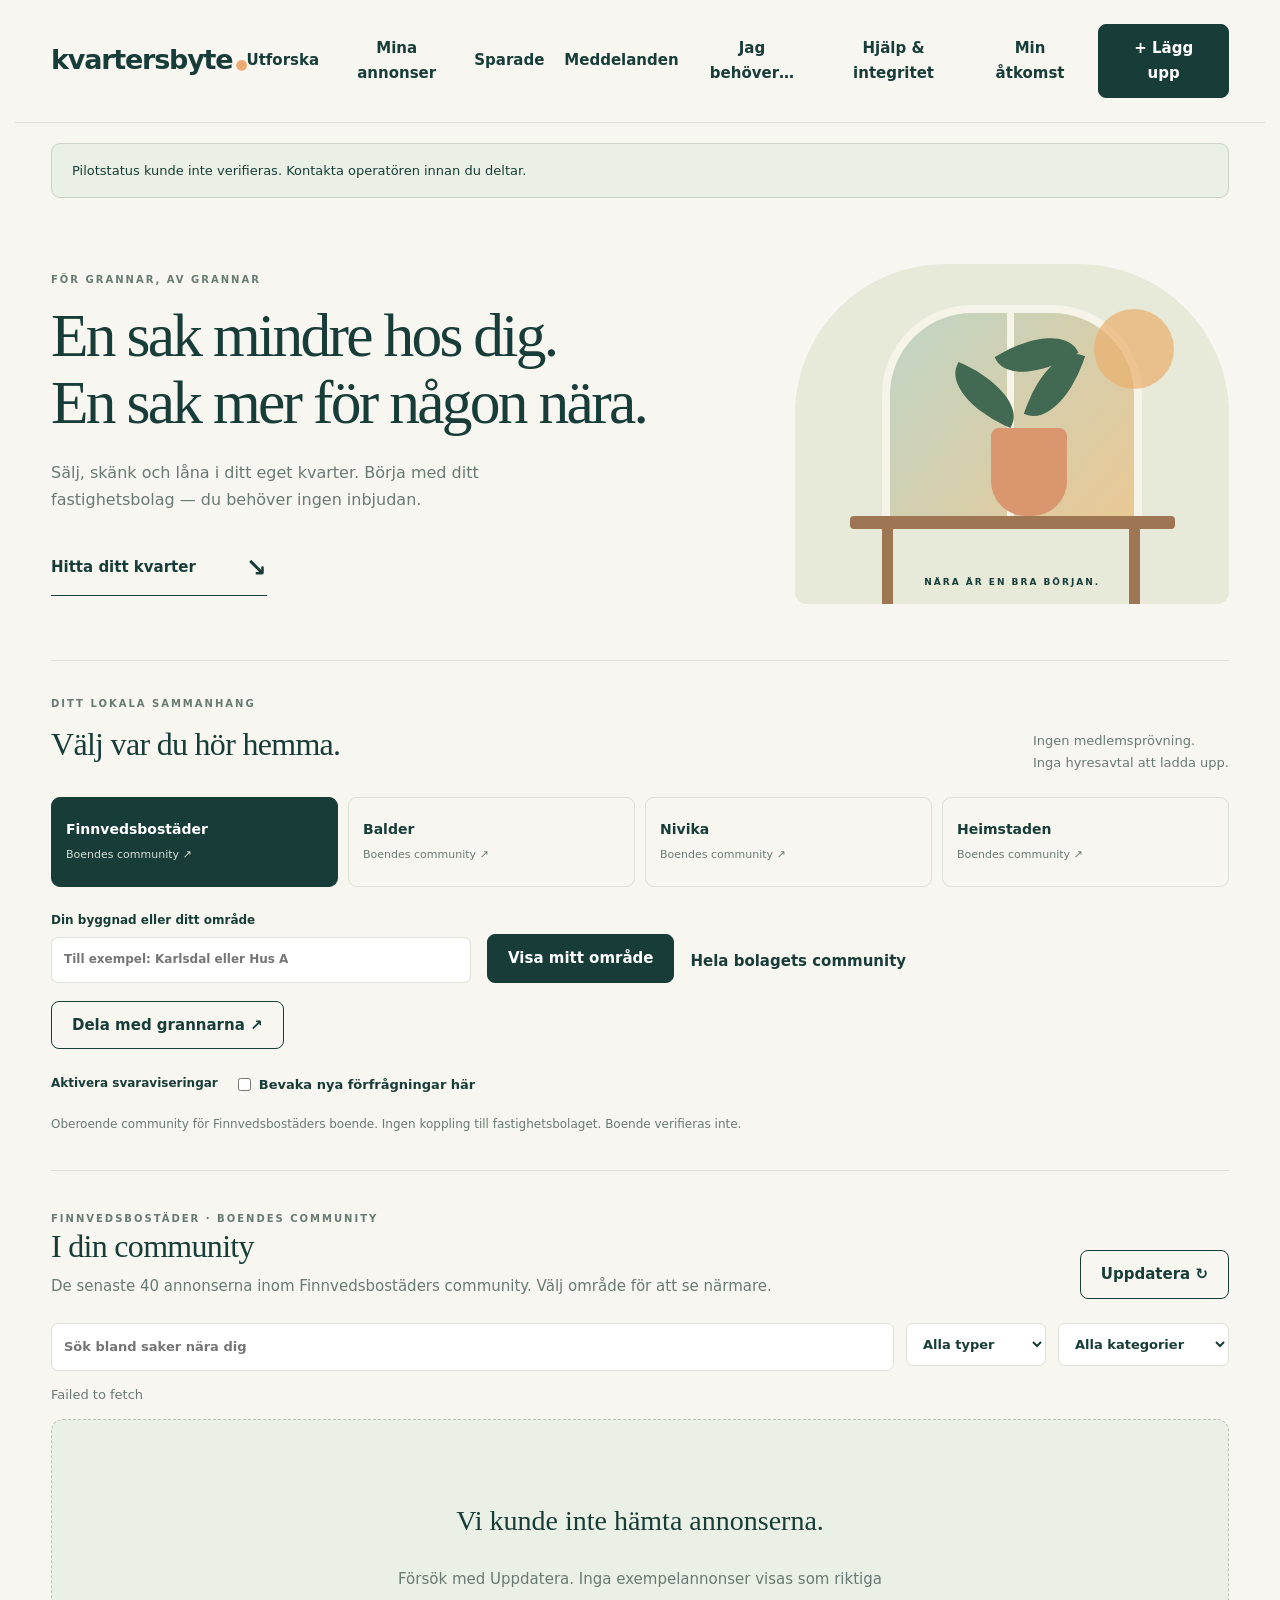
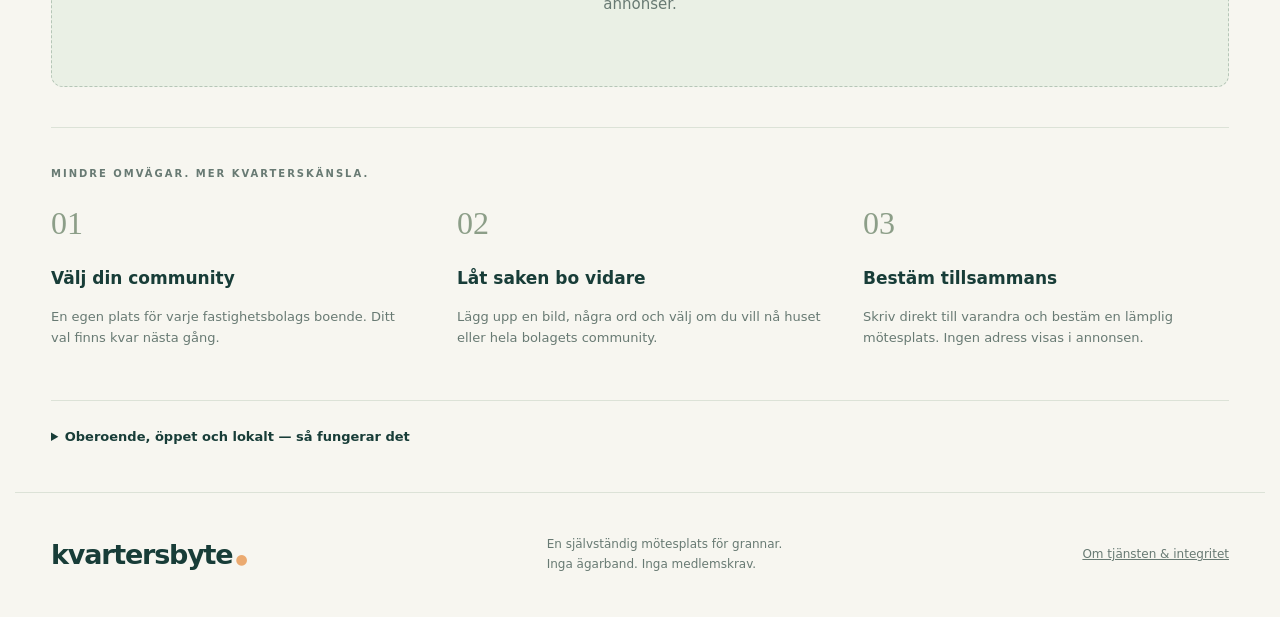
==== commit 0ef85d03: "Prepare bounded pilot with private support, QA-free metrics and explicit retention approval hold" ====
--- a/index.html
+++ b/index.html
@@ -1,16 +1,16 @@
 <!doctype html>
 <html lang="sv"><head><meta charset="utf-8"><meta name="viewport" content="width=device-width,initial-scale=1"><meta name="referrer" content="no-referrer"><meta name="theme-color" content="#183d38"><meta name="description" content="Din fastighet. Dina grannar. En oberoende plats för att sälja, skänka, låna och hjälpa varandra nära hemmet."><title>Kvartersbyte — för grannar, av grannar</title><link rel="stylesheet" href="community.css"></head>
-<body><header><a class="brand" href="/">kvartersbyte<span>●</span></a><nav aria-label="Huvudmeny"><button id="browseNav" class="textbutton">Utforska</button><button id="mineNav" class="textbutton">Mina annonser</button><button id="savedNav" class="textbutton">Sparade</button><button id="inboxNav" class="textbutton">Meddelanden</button><button id="requestNav" class="textbutton">Jag behöver…</button><button id="accessNav" class="textbutton">Min åtkomst</button><button class="primary" id="createNav">+ Lägg upp</button></nav></header>
-<main><section class="hero"><div><p class="eyebrow">FÖR GRANNAR, AV GRANNAR</p><h1>En sak mindre hos dig.<br>En sak mer för någon nära.</h1><p class="lead">Sälj, skänk och låna i ditt eget kvarter. Börja med ditt fastighetsbolag — du behöver ingen inbjudan.</p><a class="hero-link" href="#community">Hitta ditt kvarter <span>↘</span></a></div><div class="hero-art" aria-hidden="true"><span class="art-window"></span><span class="art-sun"></span><span class="art-vase"></span><span class="art-leaf l1"></span><span class="art-leaf l2"></span><span class="art-leaf l3"></span><span class="art-table"></span><span class="art-label">NÄRA ÄR EN BRA BÖRJAN.</span></div></section>
+<body><header><a class="brand" href="/">kvartersbyte<span>●</span></a><nav aria-label="Huvudmeny"><button id="browseNav" class="textbutton">Utforska</button><button id="mineNav" class="textbutton">Mina annonser</button><button id="savedNav" class="textbutton">Sparade</button><button id="inboxNav" class="textbutton">Meddelanden</button><button id="requestNav" class="textbutton">Jag behöver…</button><button id="supportNav" class="textbutton">Hjälp & integritet</button><button id="accessNav" class="textbutton">Min åtkomst</button><button class="primary" id="createNav">+ Lägg upp</button></nav></header>
+<main><aside id="pilotBanner" class="pilot-banner" role="status">Hämtar pilotstatus…</aside><section class="hero"><div><p class="eyebrow">FÖR GRANNAR, AV GRANNAR</p><h1>En sak mindre hos dig.<br>En sak mer för någon nära.</h1><p class="lead">Sälj, skänk och låna i ditt eget kvarter. Börja med ditt fastighetsbolag — du behöver ingen inbjudan.</p><a class="hero-link" href="#community">Hitta ditt kvarter <span>↘</span></a></div><div class="hero-art" aria-hidden="true"><span class="art-window"></span><span class="art-sun"></span><span class="art-vase"></span><span class="art-leaf l1"></span><span class="art-leaf l2"></span><span class="art-leaf l3"></span><span class="art-table"></span><span class="art-label">NÄRA ÄR EN BRA BÖRJAN.</span></div></section>
 <section class="community" id="community"><div class="sectionheading"><div><p class="eyebrow">DITT LOKALA SAMMANHANG</p><h2>Välj var du hör hemma.</h2></div><p>Ingen medlemsprövning.<br>Inga hyresavtal att ladda upp.</p></div><datalist id="areaSuggestions"></datalist><div id="companies" class="company-grid" aria-label="Fastighetsbolag"></div><div class="location-bar"><label>Din byggnad eller ditt område<input list="areaSuggestions" id="building" maxlength="80" placeholder="Till exempel: Karlsdal eller Hus A" autocomplete="off"></label><button id="saveBuilding" class="primary">Visa mitt område</button><button id="allBuildings" class="textbutton">Hela bolagets community</button></div><div class="share-community"><button id="shareCommunity" class="outline">Dela med grannarna ↗</button><span id="shareStatus" role="status" aria-live="polite"></span></div><div class="return-controls"><button id="notifyButton" class="textbutton">Aktivera svaraviseringar</button><label class="checklabel"><input id="watchRequests" type="checkbox"> Bevaka nya förfrågningar här</label><span id="notifyStatus" role="status"></span></div><p id="affiliation" class="affiliation"></p></section>
 <section id="feedSection"><div class="feedheading"><div><p class="eyebrow" id="feedEyebrow">DIN COMMUNITY</p><h2 id="feedTitle">Nära dig</h2><p id="feedSubtitle"></p></div><button id="refresh" class="outline">Uppdatera ↻</button></div><div class="toolbar"><label class="searchlabel"><span class="sr-only">Sök annonser</span><input type="search" id="search" placeholder="Sök bland saker nära dig"></label><label><span class="sr-only">Typ av annons</span><select id="kindFilter"><option value="">Alla typer</option><option value="sell">Säljes</option><option value="give">Skänkes</option><option value="lend">Lånas ut</option><option value="wanted">Sökes</option></select></label><label><span class="sr-only">Kategori</span><select id="categoryFilter"><option value="">Alla kategorier</option><option value="furniture">Möbler</option><option value="home">Hem & inredning</option><option value="tools">Verktyg</option><option value="plants">Växter</option><option value="kids">Barn & fritid</option><option value="other">Övrigt</option></select></label></div><p id="status" role="status" aria-live="polite"></p><div id="requestBoard"></div><div id="listings" class="listing-grid"></div></section>
 <section id="inboxSection" hidden><div class="feedheading"><div><p class="eyebrow">BARA MELLAN ER</p><h2>Meddelanden</h2><p>Nya svar markeras automatiskt medan sidan är öppen. Ingen e-post eller push skickas.</p></div><button id="refreshInbox" class="outline">Uppdatera ↻</button></div><div id="threads"></div></section>
 <section class="how"><p class="eyebrow">MINDRE OMVÄGAR. MER KVARTERSKÄNSLA.</p><div class="how-grid"><article><span>01</span><h3>Välj din community</h3><p>En egen plats för varje fastighetsbolags boende. Ditt val finns kvar nästa gång.</p></article><article><span>02</span><h3>Låt saken bo vidare</h3><p>Lägg upp en bild, några ord och välj om du vill nå huset eller hela bolagets community.</p></article><article><span>03</span><h3>Bestäm tillsammans</h3><p>Skriv direkt till varandra och bestäm en lämplig mötesplats. Ingen adress visas i annonsen.</p></article></div></section>
-<details id="about"><summary>Oberoende, öppet och lokalt — så fungerar det</summary><p>Kvartersbyte utvecklas och drivs självständigt av Christo van Zyl. Tjänsten är inte ansluten till, beställd av eller godkänd av Finnvedsbostäder, Balder, Nivika eller Heimstaden. Bolagsnamnen används för att hjälpa boende hitta varandra. Vi använder inte bolagens logotyper.</p><p>Vem som helst kan välja en community. Vi kontrollerar inte hyresavtal eller om en person bor där. Annonser är offentligt läsbara via communityn; ett område är ett filter, inte en åtkomstspärr. Lägg aldrig ut portkod, lägenhetsnummer, personnummer eller exakt hemadress.</p><p>Vi sparar ditt communityval och en privat nyckel i webbläsaren. Nyckeln ger tillgång till dina annonser och meddelanden på denna enhet. Spara frivilligt en privat återställningskod under Min åtkomst för att kunna återställa på en annan enhet. Utan koden förloras åtkomsten om du rensar webbplatsdata. Dela aldrig koden. Annonser visas i högst 60 dagar, eller till valt sista hämtdatum och kan tas bort av dig. Meddelanden och anmälningar lagras på servern för att leverera tjänsten och hantera missbruk. Tekniska begränsningar använder tidsbegränsade, hashade nätverksuppgifter; ingen användningsanalys är aktiverad.</p><p>Anmäl olämpliga annonser och blockera oönskad kontakt i en konversation. Anmälningar hamnar i operatörens granskningskö; ingen omedelbar eller ständig bevakning utlovas. Använd bara tjänsten för lagliga vardagsföremål. Inga betalningar hanteras av tjänsten.</p><p><a href="https://christo-portfolio-public.vercel.app/" rel="noreferrer">Kontakt och information om utvecklaren ↗</a></p></details></main>
+<details id="about"><summary>Oberoende, öppet och lokalt — så fungerar det</summary><p>Kvartersbyte utvecklas och drivs självständigt av Christo van Zyl. Tjänsten är inte ansluten till, beställd av eller godkänd av Finnvedsbostäder, Balder, Nivika eller Heimstaden. Bolagsnamnen används för att hjälpa boende hitta varandra. Vi använder inte bolagens logotyper.</p><p>Vem som helst kan välja en community. Vi kontrollerar inte hyresavtal eller om en person bor där. Annonser är offentligt läsbara via communityn; ett område är ett filter, inte en åtkomstspärr. Lägg aldrig ut portkod, lägenhetsnummer, personnummer eller exakt hemadress.</p><p>Vi sparar ditt communityval och en privat nyckel i webbläsaren. Nyckeln ger tillgång till dina annonser och meddelanden på denna enhet. Spara frivilligt en privat återställningskod under Min åtkomst för att kunna återställa på en annan enhet. Utan koden förloras åtkomsten om du rensar webbplatsdata. Dela aldrig koden. Annonser visas i högst 60 dagar, eller till valt sista hämtdatum och kan tas bort av dig. Meddelanden och anmälningar lagras på servern för att leverera tjänsten och hantera missbruk. Tekniska begränsningar använder tidsbegränsade, hashade nätverksuppgifter; ingen användningsanalys är aktiverad.</p><p><a href="/privacy.html">Fullständig integritets- och pilotinformation</a> · <a href="/?support=privacy">Direkt support och integritetskontakt</a></p><p>Anmäl olämpliga annonser och blockera oönskad kontakt i en konversation. Anmälningar hamnar i operatörens granskningskö; ingen omedelbar eller ständig bevakning utlovas. Använd bara tjänsten för lagliga vardagsföremål. Inga betalningar hanteras av tjänsten.</p><p><a href="https://christo-portfolio-public.vercel.app/" rel="noreferrer">Kontakt och information om utvecklaren ↗</a></p></details></main>
 <footer><a class="brand" href="/">kvartersbyte<span>●</span></a><p>En självständig mötesplats för grannar.<br>Inga ägarband. Inga medlemskrav.</p><a href="#about">Om tjänsten & integritet</a></footer>
 <dialog id="compose"><form id="postForm"><div class="dialoghead"><div><p class="eyebrow" id="postCommunity"></p><h2>Låt något bo vidare.</h2></div><button type="button" class="close" aria-label="Stäng">×</button></div><label>Rubrik<input name="title" minlength="3" maxlength="80" required placeholder="Vad vill du dela med grannarna?"></label><div class="formrow"><label>Typ<select name="kind"><option value="sell">Säljes</option><option value="give">Skänkes</option><option value="lend">Lånas ut</option><option value="wanted">Sökes</option></select></label><label>Pris i kronor<input name="price" type="number" min="0" max="1000000" value="0" required></label></div><label>Kategori<select name="category"><option value="furniture">Möbler</option><option value="home">Hem & inredning</option><option value="tools">Verktyg</option><option value="plants">Växter</option><option value="kids">Barn & fritid</option><option value="other">Övrigt</option></select></label><label>Byggnad eller område (ingen gatuadress)<input name="building" minlength="2" maxlength="80" required></label><label>Vem vill du nå?<select name="scope"><option value="building">Mitt hus / område</option><option value="company">Hela bolagets community</option></select></label><label>Ditt förnamn eller smeknamn<input name="nickname" maxlength="40" required autocomplete="nickname"></label><label>Beskrivning<textarea name="description" minlength="5" maxlength="1200" rows="4" required placeholder="Skick, mått och vad grannen behöver veta. Dela inga privata adresser."></textarea></label><details class="collection-fields"><summary>Gör hämtningen enklare</summary><label>Senast hämtad / behövs senast (valfritt)<input name="deadline" type="datetime-local"></label><label>Mått (valfritt)<input name="dimensions" maxlength="100" placeholder="Bredd × djup × höjd"></label><label>Våning / tillgänglighet (ingen exakt adress)<input name="floor_info" maxlength="100" placeholder="Till exempel: andra våningen"></label><label>Finns hiss?<select name="lift_available"><option value="">Ej angivet</option><option value="yes">Ja</option><option value="no">Nej</option></select></label><label class="checklabel"><input name="carrying_help" type="checkbox"> Bärhjälp behövs</label><label>Hämtinformation<textarea name="collection_notes" maxlength="300" rows="2" placeholder="Till exempel: ta med två personer. Dela mötesadress privat senare."></textarea></label></details><label>Bild (valfritt)<input id="photo" type="file" accept="image/jpeg,image/png,image/webp"></label><img id="photoPreview" alt="Din valda annonsbild" hidden><p class="fine">Annonsen syns för andra i vald community. Du hanterar den och läser svar i denna webbläsare. Ingen inloggning eller medlemskontroll krävs.</p><p id="postStatus" role="status"></p><button class="primary" id="publishButton">Publicera annons</button></form></dialog>
 <dialog id="detail"><div class="dialoghead"><h2 id="detailTitle">Annons</h2><button class="close" aria-label="Stäng">×</button></div><div id="detailBody"></div></dialog>
 <dialog id="contact"><div class="dialoghead"><h2>Skriv till grannen</h2><button class="close" aria-label="Stäng">×</button></div><form id="contactForm"><label>Ditt förnamn eller smeknamn<input name="name" maxlength="40" required></label><label>Meddelande<textarea name="body" maxlength="1200" rows="4" required placeholder="Hej! Finns den kvar?"></textarea></label><p class="fine">Meddelandet visas bara för annonsören och dig. Läs svaret under Meddelanden på denna enhet.</p><p id="contactStatus" role="status"></p><button class="primary">Skicka meddelande</button></form></dialog>
 <dialog id="report"><div class="dialoghead"><h2>Anmäl annons</h2><button class="close" aria-label="Stäng">×</button></div><form id="reportForm"><label>Vad är problemet?<textarea name="reason" minlength="3" maxlength="400" rows="4" required></textarea></label><p id="reportStatus" role="status"></p><button class="primary">Skicka anmälan</button></form></dialog>
 <dialog id="conversation"><div class="dialoghead"><h2>Er konversation</h2><button class="close" aria-label="Stäng">×</button></div><div id="handoffPanel"></div><div id="messages"></div><form id="replyForm"><label>Svara<textarea name="body" rows="3" maxlength="1200" required></textarea></label><p id="replyStatus" role="status"></p><button class="primary">Skicka svar</button><button class="textbutton danger" id="blockButton" type="button">Blockera kontakt</button></form></dialog>
-<dialog id="access"><div class="dialoghead"><h2>Behåll din åtkomst</h2><button class="close" aria-label="Stäng">×</button></div><p>Utan konto kan du flytta dina annonser och samtal till en annan enhet med en privat återställningskod.</p><button id="exportAccess" class="primary">Ladda ner min återställningskod</button><p class="fine">Filen ger full åtkomst till dina annonser och samtal. Spara den privat. Skicka den aldrig till grannar eller i en annons.</p><details><summary>Återställ på denna enhet</summary><form id="restoreForm"><label>Återställningskod<input name="code" type="password" autocomplete="off" required minlength="64" maxlength="80"></label><p class="fine">Återställning byter identitet på denna enhet. Spara först din nuvarande kod om du redan har annonser här. Identiteter slås inte ihop.</p><button class="primary">Återställ min åtkomst</button></form></details><p id="accessStatus" role="status"></p></dialog><script src="community.js" defer></script></body></html>
+<dialog id="access"><div class="dialoghead"><h2>Behåll din åtkomst</h2><button class="close" aria-label="Stäng">×</button></div><p>Utan konto kan du flytta dina annonser och samtal till en annan enhet med en privat återställningskod.</p><button id="exportAccess" class="primary">Ladda ner min återställningskod</button><p class="fine">Filen ger full åtkomst till dina annonser och samtal. Spara den privat. Skicka den aldrig till grannar eller i en annons.</p><details><summary>Återställ på denna enhet</summary><form id="restoreForm"><label>Återställningskod<input name="code" type="password" autocomplete="off" required minlength="64" maxlength="80"></label><p class="fine">Återställning byter identitet på denna enhet. Spara först din nuvarande kod om du redan har annonser här. Identiteter slås inte ihop.</p><button class="primary">Återställ min åtkomst</button></form></details><p id="accessStatus" role="status"></p></dialog><dialog id="supportDialog"><div class="dialoghead"><h2>Hjälp & integritet</h2><button class="close" aria-label="Stäng">×</button></div><p>En direkt kanal till operatörens privata ärendekö. Läs svaret här på samma enhet. Ingen dygnet-runt-bemanning utlovas.</p><a href="/privacy.html">Läs integritetsinformationen</a><form id="supportForm"><label>Ärendetyp<select name="category"><option value="support">Support</option><option value="privacy">Integritet / tillgång / rättelse / radering</option><option value="abuse">Missbruk eller trygghetsproblem</option></select></label><label>Beskriv ditt ärende<textarea name="body" minlength="5" maxlength="2000" rows="4" required placeholder="Ange bara det som behövs. Skriv aldrig din privata återställningskod här."></textarea></label><p id="supportStatus" role="status"></p><button class="primary">Skicka ärende</button></form><div class="actions"><button id="refreshCases" class="outline">Hämta mina ärenden</button><button id="exportData" class="outline">Exportera mina uppgifter</button></div><div id="supportCases"></div></dialog><script src="community.js" defer></script></body></html>
--- a/community.css
+++ b/community.css
@@ -3,3 +3,5 @@
 .share-community{display:flex;align-items:center;flex-wrap:wrap;gap:16px;margin-top:18px}.share-community>span{font-size:12px;color:var(--muted)}.save-item{position:absolute;right:12px;top:12px;z-index:1;background:white;border:0;border-radius:50%;width:35px;height:35px;font-size:21px;color:var(--ink)}.save-item[aria-pressed=true]{color:#ad3e36}.unread-dot{display:inline-block;width:9px;height:9px;background:#c56737;border-radius:50%;margin-right:9px}.company-grid{grid-template-columns:repeat(4,1fr)}@media(max-width:650px){.company-grid{grid-template-columns:repeat(2,1fr)}}
 
 .return-controls{display:flex;gap:20px;align-items:center;flex-wrap:wrap;margin-top:16px;font-size:12px}.checklabel{display:flex;align-items:center;gap:8px}.checklabel input{width:auto;margin:0}.request-board{padding:20px;background:#eaf0e5;border-radius:12px;margin:16px 0 24px}.request-board article{display:flex;justify-content:space-between;align-items:center;gap:15px;padding:12px 0;border-top:1px solid #d3decc}.request-board small{display:block;color:var(--muted)}.deadline{font-size:11px;color:#9a4b24;margin:5px 0}.handoff{padding:18px;background:#eaf0e5;border-radius:12px;margin-bottom:18px}.handoff h3{margin-top:0}.collection-summary{font-size:13px}.collection-summary p{margin:7px 0}.collection-fields{margin-bottom:16px}.collection-fields summary{margin-bottom:15px}#requestBoard:empty{display:none}#access input[type=password]{font-family:monospace}@media(max-width:650px){.request-board article{align-items:start;flex-direction:column}.return-controls{gap:10px}nav{gap:12px}}
+
+.pilot-banner{margin:20px 0 0;padding:16px 20px;border:1px solid #c8d4c3;background:#eaf0e5;border-radius:9px;font-size:13px}.pilot-banner.paused{background:#fff0df;border-color:#dfbe96}.policy{max-width:900px;padding-bottom:50px}.policy h1{font-size:48px;margin-top:30px}.policy h2{margin-top:30px}.policy .notice{background:#fff0df;padding:20px;border-radius:10px}.case{padding:16px;border:1px solid var(--line);border-radius:8px;margin-top:12px;overflow-wrap:anywhere}.case p{white-space:pre-wrap}
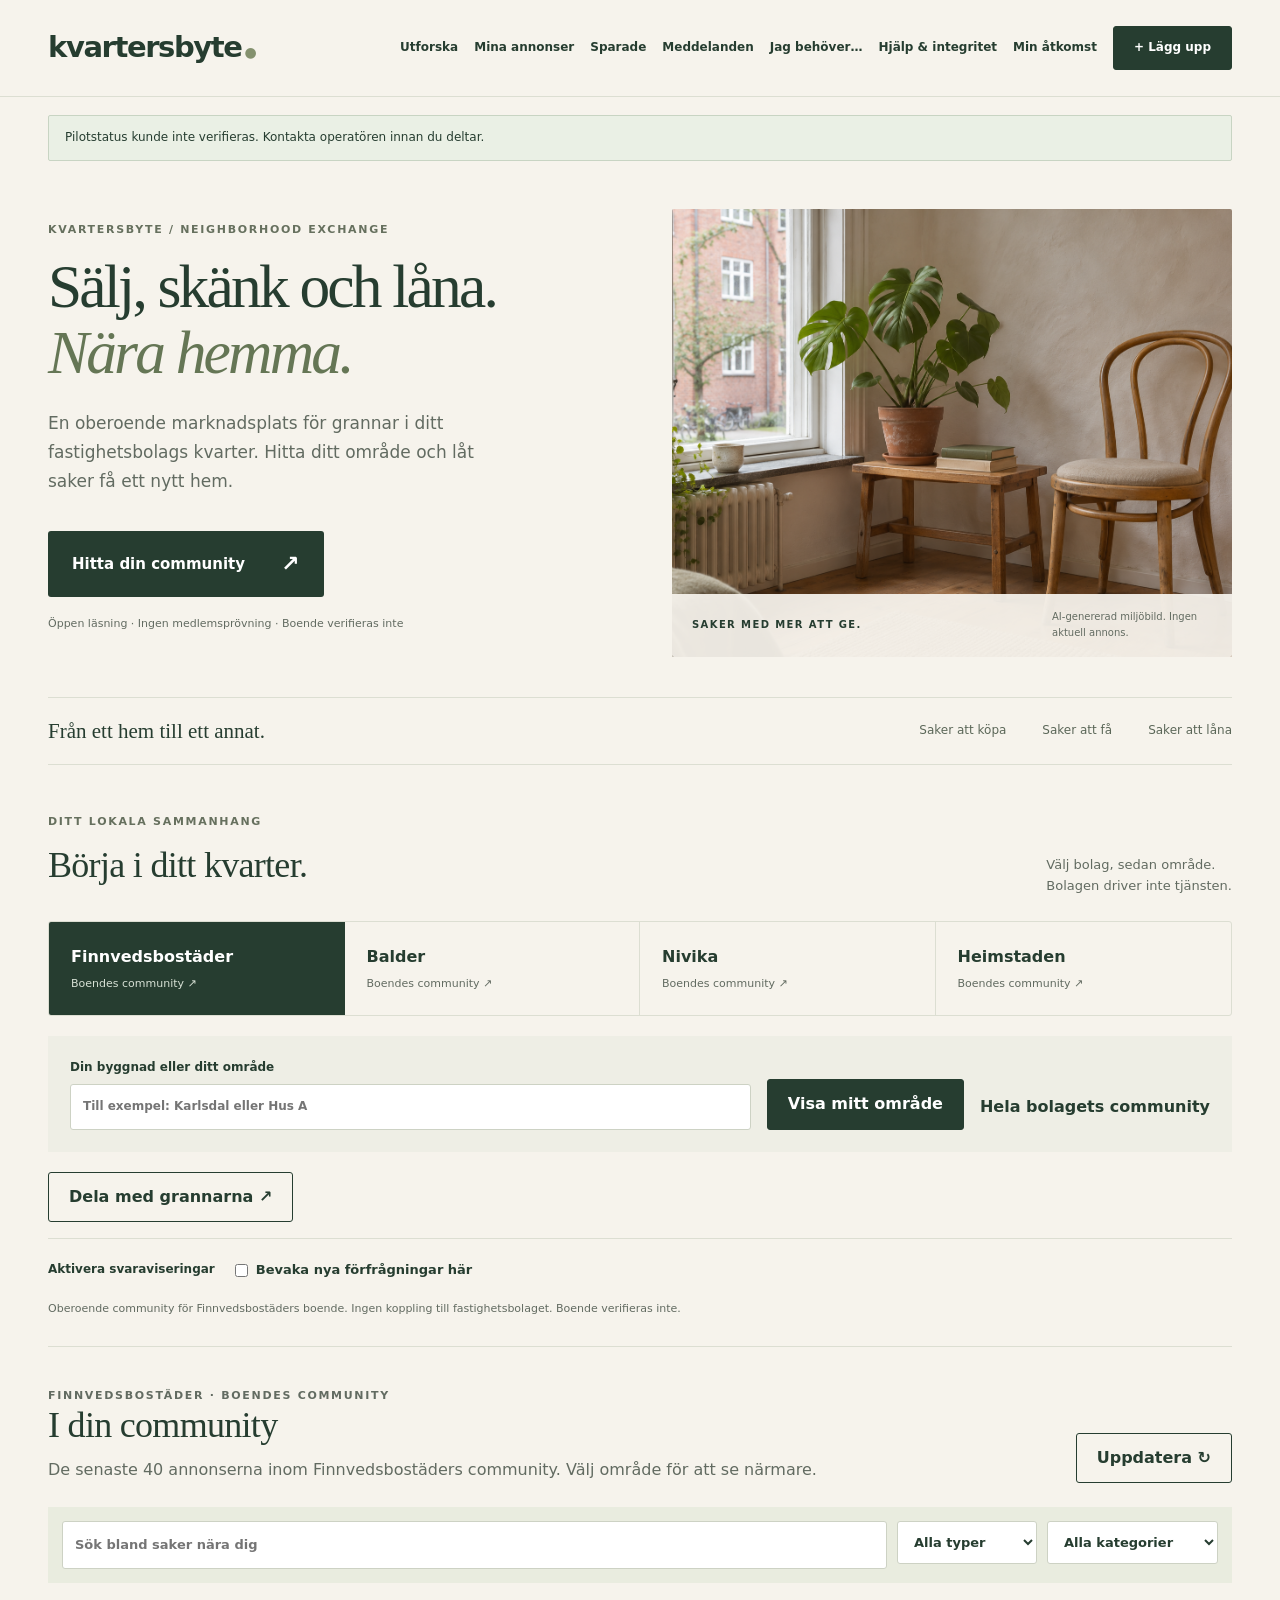
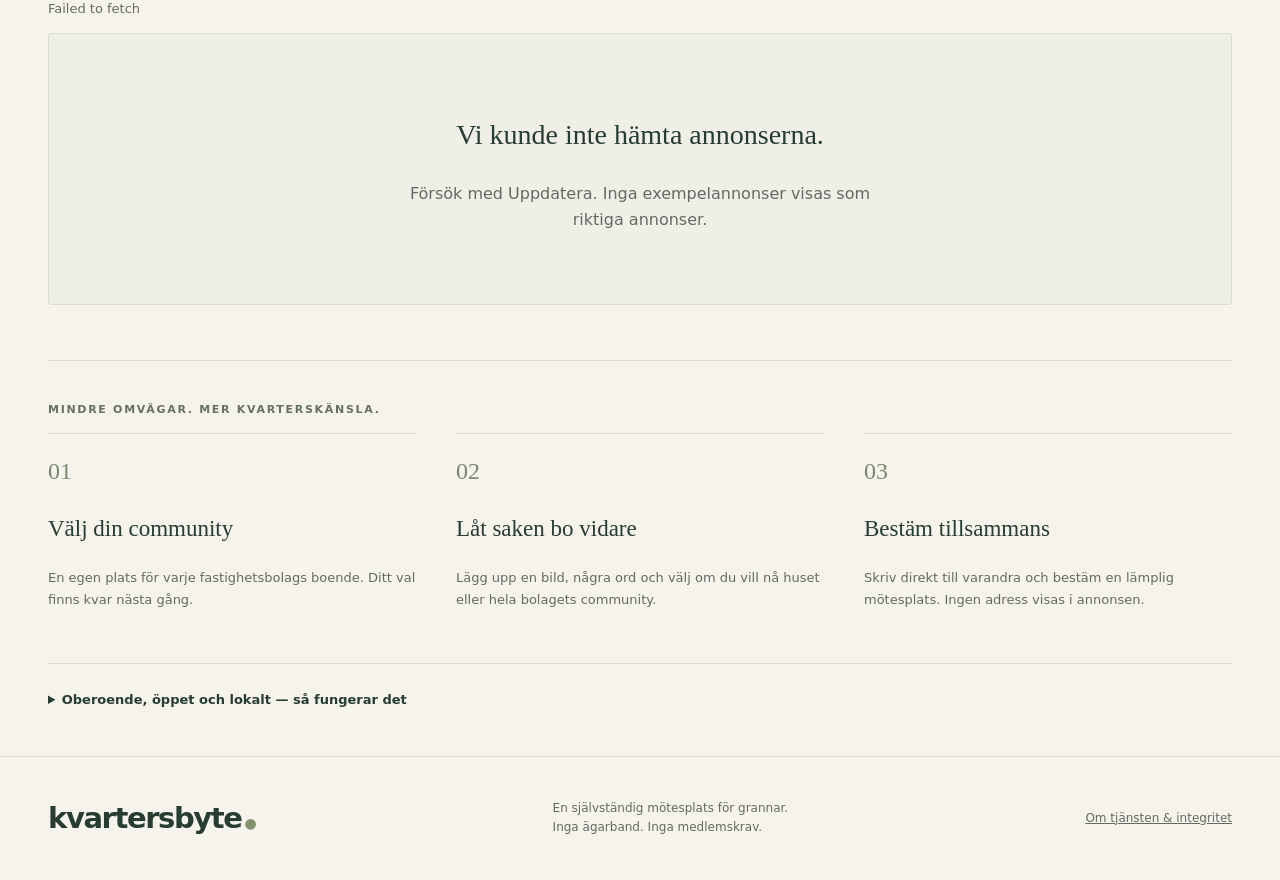
==== commit 3a442da2: "Redesign neighborhood experience with photographic imagery and responsive navigation" ====
--- a/index.html
+++ b/index.html
@@ -1,8 +1,8 @@
 <!doctype html>
-<html lang="sv"><head><meta charset="utf-8"><meta name="viewport" content="width=device-width,initial-scale=1"><meta name="referrer" content="no-referrer"><meta name="theme-color" content="#183d38"><meta name="description" content="Din fastighet. Dina grannar. En oberoende plats för att sälja, skänka, låna och hjälpa varandra nära hemmet."><title>Kvartersbyte — för grannar, av grannar</title><link rel="stylesheet" href="community.css"></head>
-<body><header><a class="brand" href="/">kvartersbyte<span>●</span></a><nav aria-label="Huvudmeny"><button id="browseNav" class="textbutton">Utforska</button><button id="mineNav" class="textbutton">Mina annonser</button><button id="savedNav" class="textbutton">Sparade</button><button id="inboxNav" class="textbutton">Meddelanden</button><button id="requestNav" class="textbutton">Jag behöver…</button><button id="supportNav" class="textbutton">Hjälp & integritet</button><button id="accessNav" class="textbutton">Min åtkomst</button><button class="primary" id="createNav">+ Lägg upp</button></nav></header>
-<main><aside id="pilotBanner" class="pilot-banner" role="status">Hämtar pilotstatus…</aside><section class="hero"><div><p class="eyebrow">FÖR GRANNAR, AV GRANNAR</p><h1>En sak mindre hos dig.<br>En sak mer för någon nära.</h1><p class="lead">Sälj, skänk och låna i ditt eget kvarter. Börja med ditt fastighetsbolag — du behöver ingen inbjudan.</p><a class="hero-link" href="#community">Hitta ditt kvarter <span>↘</span></a></div><div class="hero-art" aria-hidden="true"><span class="art-window"></span><span class="art-sun"></span><span class="art-vase"></span><span class="art-leaf l1"></span><span class="art-leaf l2"></span><span class="art-leaf l3"></span><span class="art-table"></span><span class="art-label">NÄRA ÄR EN BRA BÖRJAN.</span></div></section>
-<section class="community" id="community"><div class="sectionheading"><div><p class="eyebrow">DITT LOKALA SAMMANHANG</p><h2>Välj var du hör hemma.</h2></div><p>Ingen medlemsprövning.<br>Inga hyresavtal att ladda upp.</p></div><datalist id="areaSuggestions"></datalist><div id="companies" class="company-grid" aria-label="Fastighetsbolag"></div><div class="location-bar"><label>Din byggnad eller ditt område<input list="areaSuggestions" id="building" maxlength="80" placeholder="Till exempel: Karlsdal eller Hus A" autocomplete="off"></label><button id="saveBuilding" class="primary">Visa mitt område</button><button id="allBuildings" class="textbutton">Hela bolagets community</button></div><div class="share-community"><button id="shareCommunity" class="outline">Dela med grannarna ↗</button><span id="shareStatus" role="status" aria-live="polite"></span></div><div class="return-controls"><button id="notifyButton" class="textbutton">Aktivera svaraviseringar</button><label class="checklabel"><input id="watchRequests" type="checkbox"> Bevaka nya förfrågningar här</label><span id="notifyStatus" role="status"></span></div><p id="affiliation" class="affiliation"></p></section>
+<html lang="sv"><head><meta charset="utf-8"><meta name="viewport" content="width=device-width,initial-scale=1"><meta name="referrer" content="no-referrer"><meta name="theme-color" content="#183d38"><meta name="description" content="Din fastighet. Dina grannar. En oberoende plats för att sälja, skänka, låna och hjälpa varandra nära hemmet."><title>Kvartersbyte — för grannar, av grannar</title><link rel="stylesheet" href="community.css?v=photographic-1"></head>
+<body><header><a class="brand" href="/">kvartersbyte<span>●</span></a><button id="menuToggle" class="outline menu-toggle" aria-expanded="false" aria-controls="mainNav">Meny</button><nav id="mainNav" aria-label="Huvudmeny"><button id="browseNav" class="textbutton">Utforska</button><button id="mineNav" class="textbutton">Mina annonser</button><button id="savedNav" class="textbutton">Sparade</button><button id="inboxNav" class="textbutton">Meddelanden</button><button id="requestNav" class="textbutton">Jag behöver…</button><button id="supportNav" class="textbutton">Hjälp & integritet</button><button id="accessNav" class="textbutton">Min åtkomst</button><button class="primary" id="createNav">+ Lägg upp</button></nav></header>
+<main><aside id="pilotBanner" class="pilot-banner" role="status">Hämtar pilotstatus…</aside><section class="hero"><div class="hero-copy"><p class="eyebrow">KVARTERSBYTE / NEIGHBORHOOD EXCHANGE</p><h1>Sälj, skänk och låna.<br><em>Nära hemma.</em></h1><p class="lead">En oberoende marknadsplats för grannar i ditt fastighetsbolags kvarter. Hitta ditt område och låt saker få ett nytt hem.</p><a class="hero-link" href="#community">Hitta din community <span aria-hidden="true">↗</span></a><p class="hero-note">Öppen läsning · Ingen medlemsprövning · Boende verifieras inte</p></div><figure class="hero-photo"><img src="neighborhood.png" width="1536" height="1024" fetchpriority="high" alt="En trästol, ett litet bord och gröna växter i ett ljust, illustrativt hemmiljömotiv"><figcaption><span>SAKER MED MER ATT GE.</span><small>AI-genererad miljöbild. Ingen aktuell annons.</small></figcaption></figure></section><div class="purpose-strip"><p>Från ett hem till ett annat.</p><span>Saker att köpa</span><span>Saker att få</span><span>Saker att låna</span></div>
+<section class="community" id="community"><div class="sectionheading"><div><p class="eyebrow">DITT LOKALA SAMMANHANG</p><h2>Börja i ditt kvarter.</h2></div><p>Välj bolag, sedan område.<br>Bolagen driver inte tjänsten.</p></div><datalist id="areaSuggestions"></datalist><div id="companies" class="company-grid" aria-label="Fastighetsbolag"></div><div class="location-bar"><label>Din byggnad eller ditt område<input list="areaSuggestions" id="building" maxlength="80" placeholder="Till exempel: Karlsdal eller Hus A" autocomplete="off"></label><button id="saveBuilding" class="primary">Visa mitt område</button><button id="allBuildings" class="textbutton">Hela bolagets community</button></div><div class="share-community"><button id="shareCommunity" class="outline">Dela med grannarna ↗</button><span id="shareStatus" role="status" aria-live="polite"></span></div><div class="return-controls"><button id="notifyButton" class="textbutton">Aktivera svaraviseringar</button><label class="checklabel"><input id="watchRequests" type="checkbox"> Bevaka nya förfrågningar här</label><span id="notifyStatus" role="status"></span></div><p id="affiliation" class="affiliation"></p></section>
 <section id="feedSection"><div class="feedheading"><div><p class="eyebrow" id="feedEyebrow">DIN COMMUNITY</p><h2 id="feedTitle">Nära dig</h2><p id="feedSubtitle"></p></div><button id="refresh" class="outline">Uppdatera ↻</button></div><div class="toolbar"><label class="searchlabel"><span class="sr-only">Sök annonser</span><input type="search" id="search" placeholder="Sök bland saker nära dig"></label><label><span class="sr-only">Typ av annons</span><select id="kindFilter"><option value="">Alla typer</option><option value="sell">Säljes</option><option value="give">Skänkes</option><option value="lend">Lånas ut</option><option value="wanted">Sökes</option></select></label><label><span class="sr-only">Kategori</span><select id="categoryFilter"><option value="">Alla kategorier</option><option value="furniture">Möbler</option><option value="home">Hem & inredning</option><option value="tools">Verktyg</option><option value="plants">Växter</option><option value="kids">Barn & fritid</option><option value="other">Övrigt</option></select></label></div><p id="status" role="status" aria-live="polite"></p><div id="requestBoard"></div><div id="listings" class="listing-grid"></div></section>
 <section id="inboxSection" hidden><div class="feedheading"><div><p class="eyebrow">BARA MELLAN ER</p><h2>Meddelanden</h2><p>Nya svar markeras automatiskt medan sidan är öppen. Ingen e-post eller push skickas.</p></div><button id="refreshInbox" class="outline">Uppdatera ↻</button></div><div id="threads"></div></section>
 <section class="how"><p class="eyebrow">MINDRE OMVÄGAR. MER KVARTERSKÄNSLA.</p><div class="how-grid"><article><span>01</span><h3>Välj din community</h3><p>En egen plats för varje fastighetsbolags boende. Ditt val finns kvar nästa gång.</p></article><article><span>02</span><h3>Låt saken bo vidare</h3><p>Lägg upp en bild, några ord och välj om du vill nå huset eller hela bolagets community.</p></article><article><span>03</span><h3>Bestäm tillsammans</h3><p>Skriv direkt till varandra och bestäm en lämplig mötesplats. Ingen adress visas i annonsen.</p></article></div></section>
@@ -14,3 +14,4 @@
 <dialog id="report"><div class="dialoghead"><h2>Anmäl annons</h2><button class="close" aria-label="Stäng">×</button></div><form id="reportForm"><label>Vad är problemet?<textarea name="reason" minlength="3" maxlength="400" rows="4" required></textarea></label><p id="reportStatus" role="status"></p><button class="primary">Skicka anmälan</button></form></dialog>
 <dialog id="conversation"><div class="dialoghead"><h2>Er konversation</h2><button class="close" aria-label="Stäng">×</button></div><div id="handoffPanel"></div><div id="messages"></div><form id="replyForm"><label>Svara<textarea name="body" rows="3" maxlength="1200" required></textarea></label><p id="replyStatus" role="status"></p><button class="primary">Skicka svar</button><button class="textbutton danger" id="blockButton" type="button">Blockera kontakt</button></form></dialog>
 <dialog id="access"><div class="dialoghead"><h2>Behåll din åtkomst</h2><button class="close" aria-label="Stäng">×</button></div><p>Utan konto kan du flytta dina annonser och samtal till en annan enhet med en privat återställningskod.</p><button id="exportAccess" class="primary">Ladda ner min återställningskod</button><p class="fine">Filen ger full åtkomst till dina annonser och samtal. Spara den privat. Skicka den aldrig till grannar eller i en annons.</p><details><summary>Återställ på denna enhet</summary><form id="restoreForm"><label>Återställningskod<input name="code" type="password" autocomplete="off" required minlength="64" maxlength="80"></label><p class="fine">Återställning byter identitet på denna enhet. Spara först din nuvarande kod om du redan har annonser här. Identiteter slås inte ihop.</p><button class="primary">Återställ min åtkomst</button></form></details><p id="accessStatus" role="status"></p></dialog><dialog id="supportDialog"><div class="dialoghead"><h2>Hjälp & integritet</h2><button class="close" aria-label="Stäng">×</button></div><p>En direkt kanal till operatörens privata ärendekö. Läs svaret här på samma enhet. Ingen dygnet-runt-bemanning utlovas.</p><a href="/privacy.html">Läs integritetsinformationen</a><form id="supportForm"><label>Ärendetyp<select name="category"><option value="support">Support</option><option value="privacy">Integritet / tillgång / rättelse / radering</option><option value="abuse">Missbruk eller trygghetsproblem</option></select></label><label>Beskriv ditt ärende<textarea name="body" minlength="5" maxlength="2000" rows="4" required placeholder="Ange bara det som behövs. Skriv aldrig din privata återställningskod här."></textarea></label><p id="supportStatus" role="status"></p><button class="primary">Skicka ärende</button></form><div class="actions"><button id="refreshCases" class="outline">Hämta mina ärenden</button><button id="exportData" class="outline">Exportera mina uppgifter</button></div><div id="supportCases"></div></dialog><script src="community.js" defer></script></body></html>
+
--- a/community.css
+++ b/community.css
@@ -5,3 +5,9 @@
 .return-controls{display:flex;gap:20px;align-items:center;flex-wrap:wrap;margin-top:16px;font-size:12px}.checklabel{display:flex;align-items:center;gap:8px}.checklabel input{width:auto;margin:0}.request-board{padding:20px;background:#eaf0e5;border-radius:12px;margin:16px 0 24px}.request-board article{display:flex;justify-content:space-between;align-items:center;gap:15px;padding:12px 0;border-top:1px solid #d3decc}.request-board small{display:block;color:var(--muted)}.deadline{font-size:11px;color:#9a4b24;margin:5px 0}.handoff{padding:18px;background:#eaf0e5;border-radius:12px;margin-bottom:18px}.handoff h3{margin-top:0}.collection-summary{font-size:13px}.collection-summary p{margin:7px 0}.collection-fields{margin-bottom:16px}.collection-fields summary{margin-bottom:15px}#requestBoard:empty{display:none}#access input[type=password]{font-family:monospace}@media(max-width:650px){.request-board article{align-items:start;flex-direction:column}.return-controls{gap:10px}nav{gap:12px}}
 
 .pilot-banner{margin:20px 0 0;padding:16px 20px;border:1px solid #c8d4c3;background:#eaf0e5;border-radius:9px;font-size:13px}.pilot-banner.paused{background:#fff0df;border-color:#dfbe96}.policy{max-width:900px;padding-bottom:50px}.policy h1{font-size:48px;margin-top:30px}.policy h2{margin-top:30px}.policy .notice{background:#fff0df;padding:20px;border-radius:10px}.case{padding:16px;border:1px solid var(--line);border-radius:8px;margin-top:12px;overflow-wrap:anywhere}.case p{white-space:pre-wrap}
+
+/* Photographic neighborhood identity */
+:root{--ink:#263d30;--muted:#626b61;--paper:#f6f3ec;--line:#dcded2;--soft:#eeeee5;--orange:#947144}body{font-size:16px}header{max-width:1440px;padding:24px 48px;position:relative;gap:24px}.brand{font-size:29px;letter-spacing:-1.4px}.brand span{color:#84916e}nav{gap:16px;font-size:12px}nav .textbutton{font-weight:550}main{max-width:1440px;padding:0 48px}.primary,.outline{border-radius:3px}.primary:hover,.hero-link:hover{background:#3c533f}.outline:hover{background:#e7e9de}.pilot-banner{border-radius:2px;padding:12px 16px;font-size:12px;margin-top:18px}.pilot-banner.paused{background:#f0e8d7;border-color:#d8c6a4}.hero{grid-template-columns:1fr 1fr;gap:64px;padding:48px 0 40px;min-height:530px}.hero-copy{padding:12px 0}.eyebrow{font-size:11px;letter-spacing:1.7px;color:#66705e}h1{font-size:clamp(42px,4.8vw,72px);letter-spacing:-2.8px;line-height:1.08}h1 em{font-weight:400;color:#657655}.lead{font-size:17px;line-height:1.7;max-width:465px}.hero-link{background:var(--ink);color:#fff;padding:15px 24px;border:0;border-radius:3px;gap:36px;margin-top:18px;font-size:15px}.hero-link span{font-size:22px}.hero-note{font-size:11px;color:var(--muted);margin-top:18px;max-width:390px}.hero-photo{margin:0;position:relative;align-self:stretch;min-height:440px;background:#e7e3d9;overflow:hidden;border-radius:2px}.hero-photo>img{width:100%;height:100%;position:absolute;object-fit:cover;object-position:58% center}.hero-photo figcaption{position:absolute;bottom:0;left:0;right:0;background:#f6f3ecef;padding:15px 20px;display:flex;justify-content:space-between;gap:12px;align-items:center}.hero-photo figcaption span{font-size:10px;letter-spacing:1.4px;font-weight:750}.hero-photo figcaption small{font-size:10px;color:#626b61;max-width:160px}.purpose-strip{border-top:1px solid var(--line);border-bottom:1px solid var(--line);display:flex;align-items:center;gap:36px;padding:16px 0;font-size:12px}.purpose-strip p{font-family:Georgia,serif;font-size:21px;margin:0 auto 0 0}.purpose-strip span{color:#5b6758}.community{padding:48px 0 28px;border-top:0}h2{font-size:36px}.company-grid{gap:0;border:1px solid var(--line);border-radius:3px;overflow:hidden}.company-card{border:0;border-right:1px solid var(--line);border-radius:0;padding:22px}.company-card:last-child{border-right:0}.company-card strong{font-size:16px}.company-card small{display:block;font-size:11px;margin-top:5px}.company-card:hover{background:#e8ebdf}.company-card[aria-pressed=true]:hover{background:var(--ink)}.location-bar{background:#eeeee5;padding:22px;margin-top:20px}.location-bar label{max-width:none}.affiliation{font-size:11px;max-width:900px}.share-community{margin-top:20px}.return-controls{border-top:1px solid var(--line);padding-top:12px}.toolbar{background:#e9ecdf;padding:14px;gap:10px;margin-bottom:15px}input,select,textarea{border-radius:3px;border-color:#cdd2c4}.empty{border:1px solid var(--line);border-radius:3px;background:#efeee7;padding:55px 25px}.listing{border-radius:3px;box-shadow:none}.listing-type{border-radius:2px}.listing-visual{background:#e6e8de}.how{margin-top:15px;padding:40px 0}.how-grid article{border-top:1px solid var(--line);padding-top:18px}.how-grid article>span{font-size:24px;color:#7a886d}.how-grid h3{font-family:Georgia,serif;font-size:23px;font-weight:400}footer{max-width:1440px;padding:30px 48px}dialog{border-radius:5px}dialog::backdrop{backdrop-filter:none;background:#1d2e29aa}.menu-toggle{display:none}
+@media(max-width:1180px){header{flex-wrap:wrap}nav{width:100%;justify-content:space-between;gap:10px}.hero{gap:32px}h1{font-size:54px}.hero-photo{min-height:400px}}
+@media(max-width:760px){header{padding:18px 22px;flex-direction:row;align-items:center;justify-content:space-between}.menu-toggle{display:block;padding:7px 14px;font-size:13px}nav{display:none;padding:16px 0 0;grid-template-columns:1fr 1fr;gap:8px;border-top:1px solid var(--line)}nav.is-open{display:grid}nav .textbutton{text-align:left;padding:9px}main{padding:0 22px}.hero{grid-template-columns:1fr;gap:24px;min-height:0;padding:28px 0}.hero-copy{padding:0}h1{font-size:48px;letter-spacing:-1.9px;margin-bottom:16px}.lead{font-size:15px;max-width:480px}.hero-link{margin-top:8px;padding:12px 19px}.hero-note{margin-bottom:0}.hero-photo{min-height:280px;display:block}.hero-photo>img{object-position:50% 55%}.purpose-strip{gap:14px;flex-wrap:wrap;padding:16px 0}.purpose-strip p{width:100%;font-size:20px}.purpose-strip span{font-size:11px}.community{padding-top:32px}.company-card{padding:16px 12px;border-bottom:1px solid var(--line)}.company-card strong{font-size:14px}.company-card:nth-child(2){border-right:0}.company-card:nth-child(n+3){border-bottom:0}.location-bar{padding:16px;gap:10px}.location-bar .primary{width:100%}h2{font-size:30px}.toolbar{padding:10px}.toolbar label{min-width:110px}.how-grid article{display:block}.how-grid article p{font-size:14px}footer{padding:24px 22px}.hero-photo figcaption{padding:12px}.hero-photo figcaption small{max-width:130px}.listing-grid{grid-template-columns:1fr 1fr}}
+@media(prefers-reduced-motion:reduce){html{scroll-behavior:auto}}
